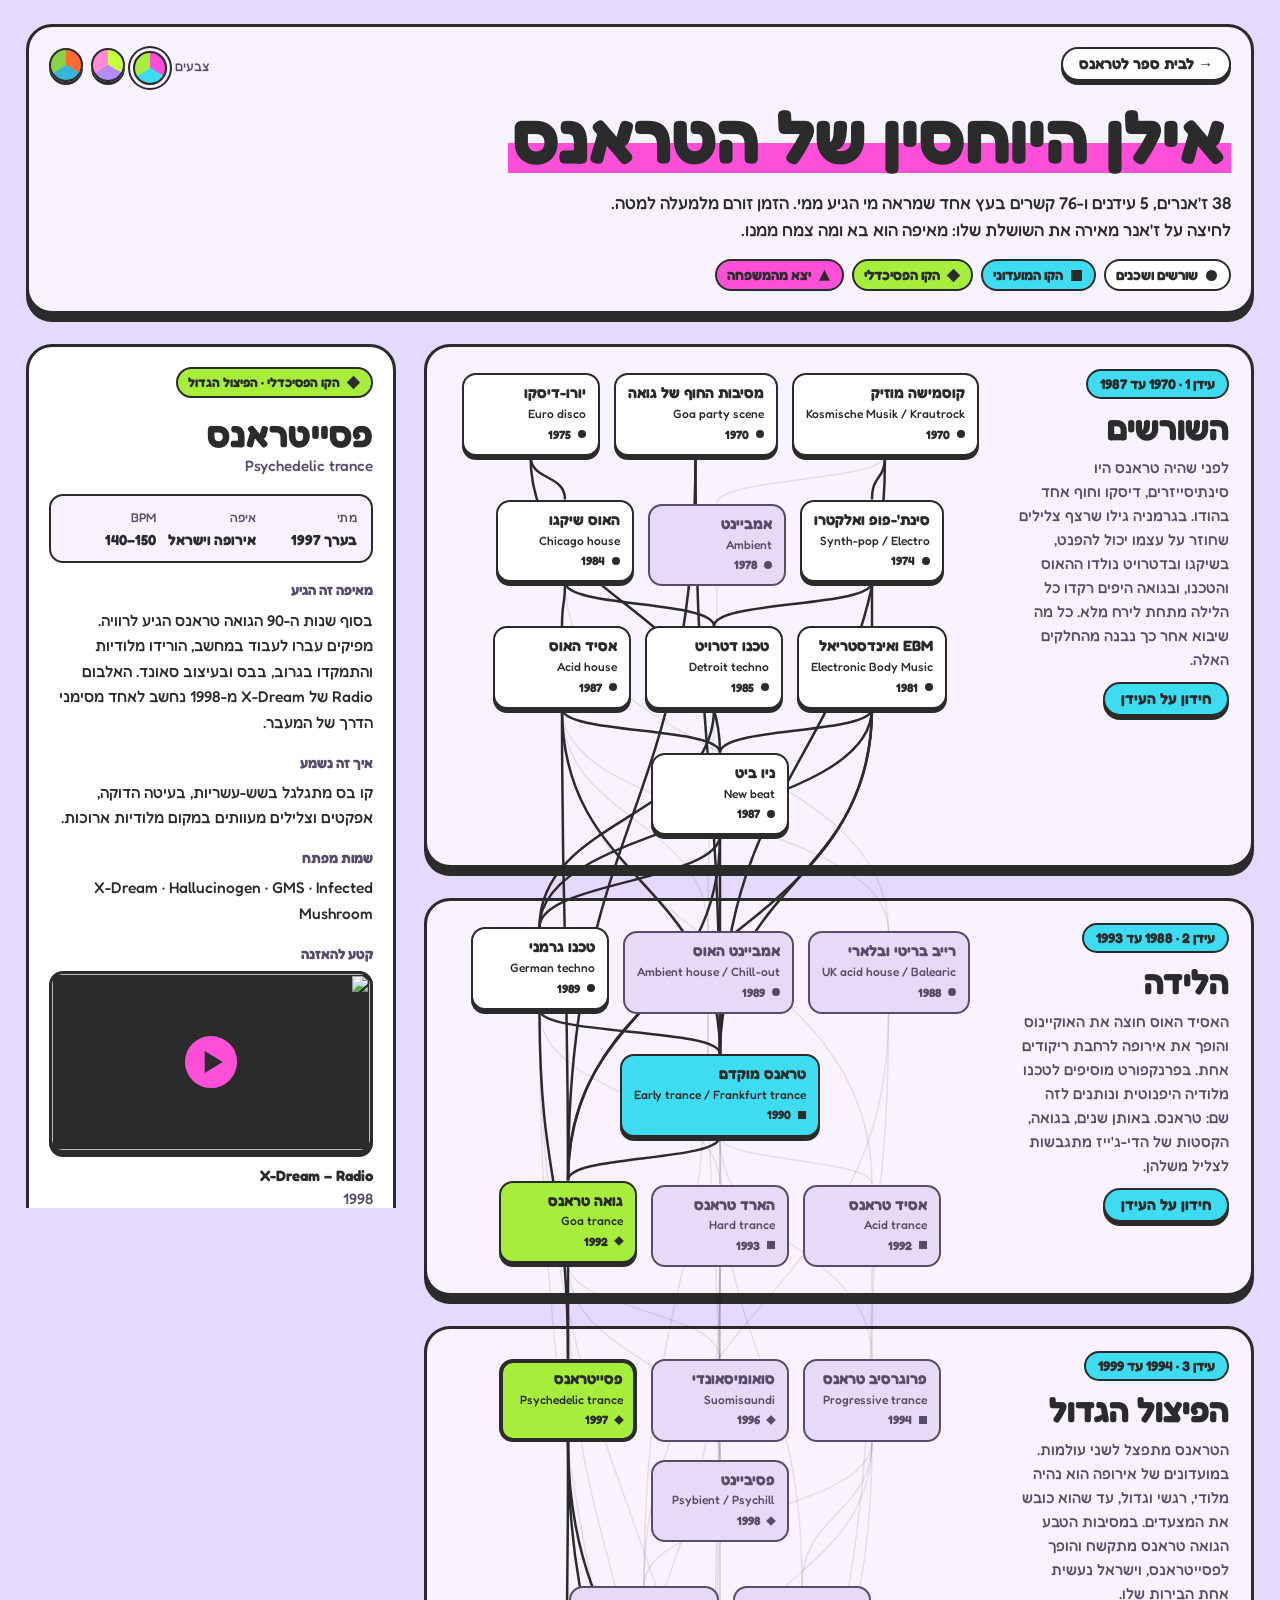
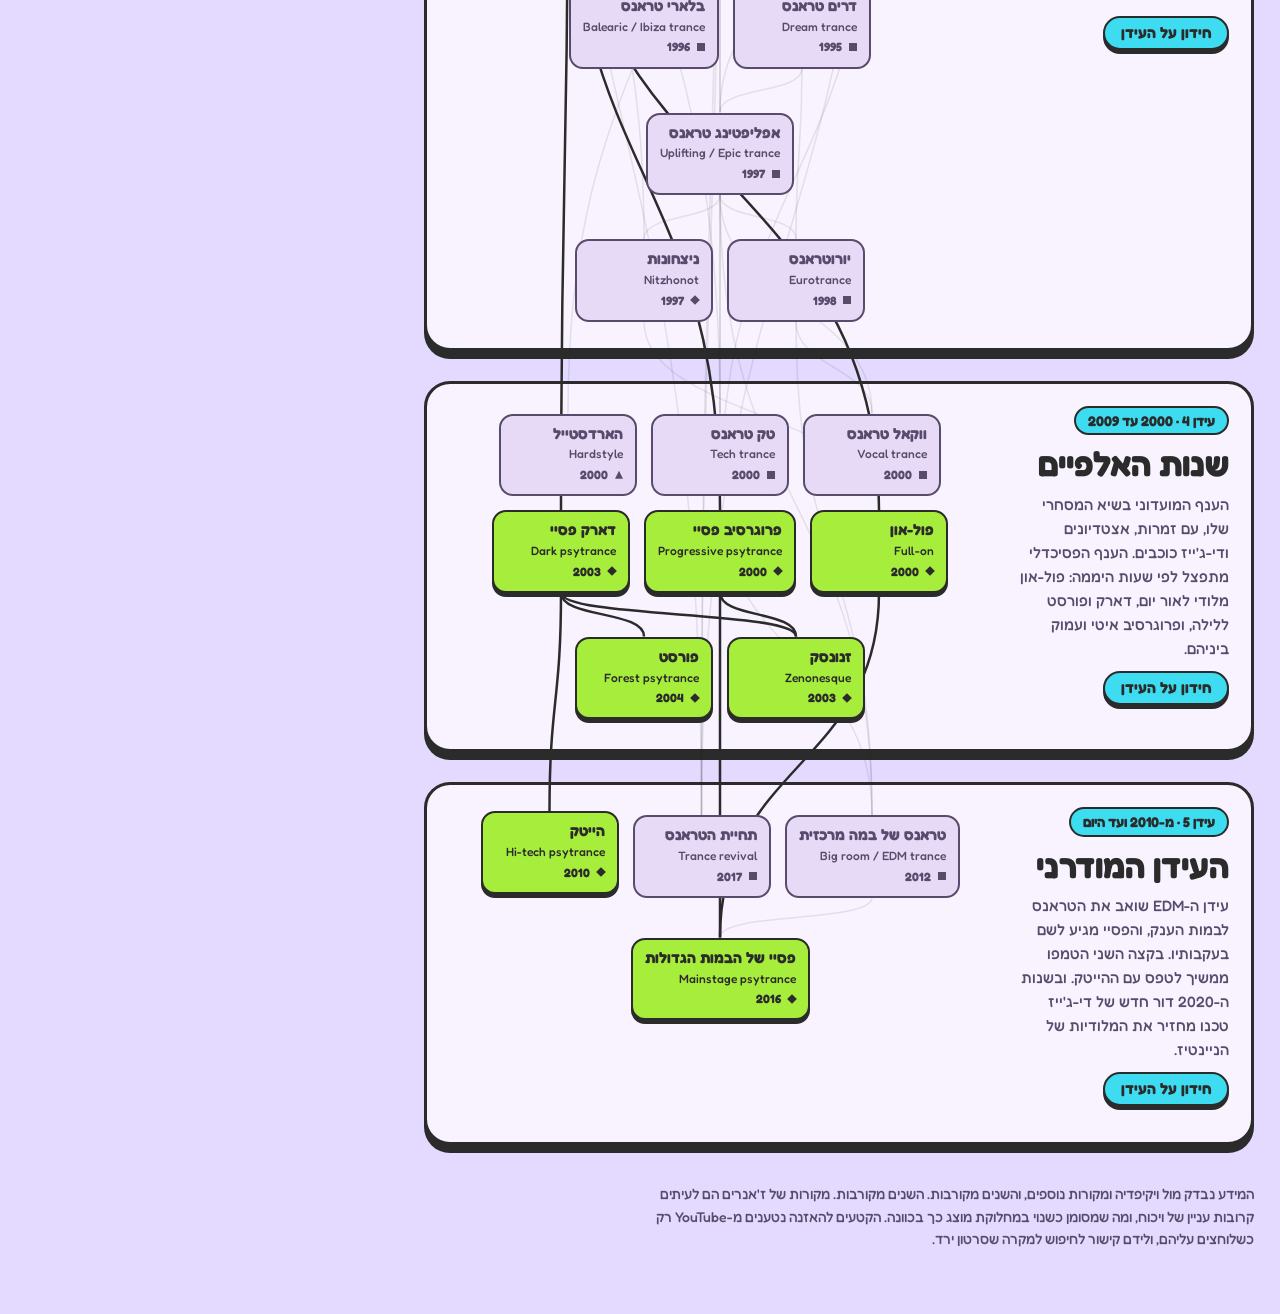
==== prototypes/trance-family-tree.html @ 2a76eda5 "trance learning pages: S2 reskin, palettes, YouTube players, RTL and iPhone audio fixes Co-Authored-" ====
<!doctype html>
<html lang="he" dir="rtl">
<head>
<meta charset="utf-8">
<meta name="viewport" content="width=device-width,initial-scale=1,viewport-fit=cover">
<style>body{margin:0}img{max-width:100%}[hidden]{display:none!important}</style>
<title>אילן היוחסין של הטראנס</title>
<meta name="claude:viewport-fit-sides" content="cover">
<link rel="stylesheet" href="https://fonts.googleapis.com/css2?family=Fredoka:wght@500;700&display=swap">
<link rel="stylesheet" href="../assets/s2.css">
<script src="../assets/s2-palette.js"></script>
<script src="../assets/videos.js"></script>
<script src="../assets/s2-video.js"></script>
<style>
/* Trance Family Tree on the S2 skin. Tokens and shared components: assets/s2.css.
   Five era bands stacked top to bottom (time flows down). Lineage curves are an SVG
   layer under the chips, redrawn from DOM positions. */
.wrap{max-width:1260px;margin:0 auto;padding-block:24px 64px;padding-left:max(16px,env(safe-area-inset-left,0px));padding-right:max(16px,env(safe-area-inset-right,0px))}

/* masthead */
.mast{margin-bottom:30px}
.mast-top{display:flex;flex-wrap:wrap;justify-content:space-between;align-items:center;gap:10px}
.mast h1{font-size:clamp(38px,7vw,72px);line-height:1.05;text-wrap:balance}
.lede{max-width:62ch;font-size:17px}
.legend{display:flex;flex-wrap:wrap;gap:8px;list-style:none;margin:2px 0 0;padding:0}
.legend li{display:flex;align-items:center;gap:8px;padding:3px 12px 3px 10px;background:var(--f);border:var(--line) solid var(--ink);border-radius:var(--r-pill);font-weight:700;font-size:14px}

/* families: fill color + marker shape, so color is never the only signal */
[data-family="roots"]{--f:var(--fam-roots)}
[data-family="club"]{--f:var(--fam-club)}
[data-family="psy"]{--f:var(--fam-psy)}
[data-family="out"]{--f:var(--fam-out)}
.mark{flex:none;width:11px;height:11px;background:var(--ink);display:inline-block}
[data-family="roots"] .mark,.mark[data-family="roots"]{border-radius:50%}
[data-family="psy"] .mark,.mark[data-family="psy"]{transform:rotate(45deg) scale(.86)}
[data-family="out"] .mark,.mark[data-family="out"]{clip-path:polygon(50% 0,100% 100%,0 100%)}

/* layout */
.layout{display:grid;grid-template-columns:minmax(0,1fr) 370px;gap:28px;align-items:start}
.side{position:sticky;top:calc(env(safe-area-inset-top,0px) + 16px);max-height:calc(100vh - 32px);overflow:auto;padding:4px 4px 12px;margin:-4px}
.side:empty{display:none}
@media (max-width:1019px){.layout{grid-template-columns:minmax(0,1fr)}.side{display:none}}

/* tree */
.tree{position:relative;display:grid;gap:22px}
#edges{position:absolute;inset:0;width:100%;height:100%;pointer-events:none;z-index:0;overflow:visible}
.e{fill:none;stroke:var(--ink);stroke-width:1.5;opacity:.22}
.tree.has-sel .e{opacity:.1}
.tree.has-sel .e.lit{opacity:1;stroke-width:2.5}

.era{display:grid;grid-template-columns:210px minmax(0,1fr);gap:18px 28px;padding:22px;background:var(--surface);border:var(--line-card) solid var(--ink);border-radius:var(--r-card);box-shadow:var(--shadow-card);margin-bottom:var(--lift-card)}
.era-head{position:relative;z-index:2;display:grid;gap:10px;align-content:start;background:var(--surface)}
.era-head h2{font-size:34px}
.era-intro{font-size:15px;line-height:1.6;color:var(--muted)}
.best{font-size:13px;color:var(--muted)}
.era-rows{display:flex;flex-direction:column;gap:40px;min-width:0;padding-block:4px}
.row{display:flex;flex-wrap:wrap;justify-content:center;gap:14px}
@media (max-width:759px){
  .era{grid-template-columns:minmax(0,1fr);padding:18px}
  .era-head h2{font-size:30px}
  .row{gap:12px 10px}
}

.chip{position:relative;z-index:1;display:grid;gap:3px;justify-items:start;text-align:start;min-width:138px;max-width:200px;padding:9px 12px 10px;
  background:var(--f);border:var(--line) solid var(--ink);border-radius:var(--r-sm);box-shadow:var(--shadow);margin-bottom:var(--lift);cursor:pointer;transition:transform .08s ease,box-shadow .08s ease}
.chip:hover{transform:translateY(-2px);box-shadow:0 6px 0 var(--ink)}
.chip .he{font-weight:700;font-size:15px;line-height:1.25}
.chip .en{font-size:12px;line-height:1.3;direction:ltr;unicode-bidi:isolate;text-align:right}
.chip .meta{display:flex;align-items:center;gap:7px;font-size:12px;font-weight:700;font-variant-numeric:tabular-nums}
.chip .mark{width:8px;height:8px}
.tree.has-sel .chip:not(.kin):not(.sel){background:var(--surface-2);color:var(--muted);border-color:var(--muted);box-shadow:none;transform:translateY(var(--lift))}
.tree.has-sel .chip:not(.kin):not(.sel) .mark{background:var(--muted)}
.chip.sel{border-width:4px;padding:7px 10px 8px;box-shadow:none;transform:translateY(var(--lift))}
/* Phone: 38 shadowed chips get busy, so chips go flat there. */
@media (max-width:759px){.chip,.chip:hover{box-shadow:none;transform:none;margin-bottom:0}.tree.has-sel .chip:not(.kin):not(.sel),.chip.sel{transform:none}}
@media (max-width:420px){.chip{min-width:calc(50% - 5px);max-width:calc(50% - 5px)}}
@media (prefers-reduced-motion:reduce){.chip{transition:none}.chip:hover{transform:none}}

/* detail card */
.detail{position:relative;z-index:2;background:var(--white);gap:16px}
.tree > .detail{margin:0}
.d-tag{display:inline-flex;align-items:center;gap:8px;justify-self:start;padding:3px 12px 3px 10px;background:var(--f);border:var(--line) solid var(--ink);border-radius:var(--r-pill);font-size:13px;font-weight:700}
.detail h3{font-size:36px}
.d-en{font-size:15px;color:var(--muted)}
.facts{display:grid;grid-template-columns:repeat(3,minmax(0,1fr));gap:10px;margin:0;padding:12px 14px;background:var(--surface);border:var(--line) solid var(--ink);border-radius:var(--r-sm)}
.facts div{display:grid;gap:2px;min-width:0}
.facts dt{font-size:12.5px;color:var(--muted)}
.facts dd{margin:0;font-size:14.5px;font-weight:700;line-height:1.35;overflow-wrap:anywhere}
.facts dd.num{font-variant-numeric:tabular-nums}
.d-sec{display:grid;gap:6px}
.d-sec h4{margin:0;font-size:14px;font-weight:700;color:var(--muted)}
.d-sec p{font-size:15.5px;line-height:1.65}
.d-names{font-size:15px;direction:ltr;unicode-bidi:isolate;text-align:right}
.d-note{background:var(--star);border:var(--line) dashed var(--ink);border-radius:var(--r-sm);padding:10px 14px;font-size:14.5px;line-height:1.6}
.d-note strong{display:block;font-size:13px}
.links{display:flex;flex-wrap:wrap;gap:8px}
.link-chip{padding:4px 12px;background:var(--f);border:var(--line) solid var(--ink);border-radius:var(--r-pill);box-shadow:0 3px 0 var(--ink);margin-bottom:3px;font-size:14px;font-weight:700;cursor:pointer}
.link-chip:active{transform:translateY(3px);box-shadow:none}
.none{font-size:14.5px;color:var(--muted)}

/* quiz */
.quiz{grid-column:1/-1;position:relative;z-index:2;background:var(--white)}
.q-top{display:flex;flex-wrap:wrap;justify-content:space-between;align-items:center;gap:8px 12px}
.q-prompt{font-size:20px;font-weight:700;line-height:1.4;text-wrap:balance}
.q-quote{margin:0;padding:12px 16px;background:var(--surface);border:var(--line) solid var(--ink);border-radius:var(--r-sm);font-size:15.5px}
.q-opts{display:grid;grid-template-columns:repeat(2,minmax(0,1fr));gap:10px}
@media (max-width:559px){.q-opts{grid-template-columns:minmax(0,1fr)}}
.answer .verdict{font-weight:700;margin-inline-end:6px}
.q-fb{display:grid;gap:12px;font-size:16px;line-height:1.6}
.q-end{display:grid;gap:14px}
.q-score{font-size:60px;line-height:1;font-weight:700}
.q-actions{display:flex;flex-wrap:wrap;gap:12px}

.foot{margin-top:30px;font-size:14px;color:var(--muted);max-width:75ch}
</style>

</head>
<body>
<div class="wrap" dir="rtl" lang="he">
  <header class="mast card">
    <div class="mast-top"><a class="btn ghost small" href="trance-school.html">→ לבית ספר לטראנס</a><div data-palette-picker></div></div>
    <h1><span class="marker">אילן היוחסין של הטראנס</span></h1>
    <p class="lede" id="lede"></p>
    <ul class="legend" id="legend" aria-label="מקרא משפחות"></ul>
  </header>

  <div class="layout">
    <main class="tree" id="tree">
      <svg id="edges" aria-hidden="true"></svg>
    </main>
    <aside class="side" id="side" aria-live="polite"></aside>
  </div>

  <p class="foot" id="foot"></p>
</div>

<script type="application/json" id="trance-data">{"meta":{"title_he":"אילן היוחסין של הטראנס","title_en":"Trance family tree","language":"he","updated":"2026-11-12","schema":"Each genre: id, name_he, name_en, era (1-5), year (approximate year the style took shape), family (roots | club | psy | out), origin_he, parents (ids of direct sources), story_he, sound_he, bpm (string or null), artists, track ({artist, title, year} or null), disputed_he (string or null).","note_he":"השנים מקורבות. מקורות של ז'אנרים הם לעיתים קרובות עניין של ויכוח, ומה שמסומן כשנוי במחלוקת מוצג כך בכוונה."},"families":[{"id":"roots","name_he":"שורשים ושכנים","name_en":"Roots and neighbours"},{"id":"club","name_he":"הקו המועדוני","name_en":"Club line"},{"id":"psy","name_he":"הקו הפסיכדלי","name_en":"Psychedelic line"},{"id":"out","name_he":"יצא מהמשפחה","name_en":"Left the family"}],"eras":[{"id":1,"name_he":"השורשים","name_en":"Roots","from":1970,"to":1987,"years_he":"1970 עד 1987","intro_he":"לפני שהיה טראנס היו סינתיסייזרים, דיסקו וחוף אחד בהודו. בגרמניה גילו שרצף צלילים שחוזר על עצמו יכול להפנט, בשיקגו ובדטרויט נולדו ההאוס והטכנו, ובגואה היפים רקדו כל הלילה מתחת לירח מלא. כל מה שיבוא אחר כך נבנה מהחלקים האלה."},{"id":2,"name_he":"הלידה","name_en":"Birth of trance","from":1988,"to":1993,"years_he":"1988 עד 1993","intro_he":"האסיד האוס חוצה את האוקיינוס והופך את אירופה לרחבת ריקודים אחת. בפרנקפורט מוסיפים לטכנו מלודיה היפנוטית ונותנים לזה שם: טראנס. באותן שנים, בגואה, הקסטות של הדי-ג'ייז מתגבשות לצליל משלהן."},{"id":3,"name_he":"הפיצול הגדול","name_en":"The big split","from":1994,"to":1999,"years_he":"1994 עד 1999","intro_he":"הטראנס מתפצל לשני עולמות. במועדונים של אירופה הוא נהיה מלודי, רגשי וגדול, עד שהוא כובש את המצעדים. במסיבות הטבע הגואה טראנס מתקשח והופך לפסייטראנס, וישראל נעשית אחת הבירות שלו."},{"id":4,"name_he":"שנות האלפיים","name_en":"The 2000s","from":2000,"to":2009,"years_he":"2000 עד 2009","intro_he":"הענף המועדוני בשיא המסחרי שלו, עם זמרות, אצטדיונים ודי-ג'ייז כוכבים. הענף הפסיכדלי מתפצל לפי שעות היממה: פול-און מלודי לאור יום, דארק ופורסט ללילה, ופרוגרסיב איטי ועמוק ביניהם."},{"id":5,"name_he":"העידן המודרני","name_en":"Modern era","from":2010,"to":null,"years_he":"מ-2010 ועד היום","intro_he":"עידן ה-EDM שואב את הטראנס לבמות הענק, והפסיי מגיע לשם בעקבותיו. בקצה השני הטמפו ממשיך לטפס עם ההייטק. ובשנות ה-2020 דור חדש של די-ג'ייז טכנו מחזיר את המלודיות של הניינטיז."}],"genres":[{"id":"kosmische","name_he":"קוסמישה מוזיק","name_en":"Kosmische Musik / Krautrock","era":1,"year":1970,"family":"roots","origin_he":"מערב גרמניה","parents":[],"story_he":"מוזיקאים גרמנים צעירים רצו ליצור משהו שאינו רוק אמריקאי, ופנו לסינתיסייזרים ולסיקוונסרים (Sequencers). מהם הטראנס ירש את הארפג'ים החוזרים ואת הרעיון שקטע הוא מסע ארוך.","sound_he":"רצפי סינתיסייזר ארוכים והיפנוטיים שמתפתחים לאט, כמעט בלי תופים.","bpm":null,"artists":["Tangerine Dream","Klaus Schulze","Manuel Göttsching"],"track":{"artist":"Tangerine Dream","title":"Phaedra","year":1974},"disputed_he":null},{"id":"synthpop","name_he":"סינת'-פופ ואלקטרו","name_en":"Synth-pop / Electro","era":1,"year":1974,"family":"roots","origin_he":"דיסלדורף, גרמניה","parents":["kosmische"],"story_he":"Kraftwerk לקחו את הניסויים של הקוסמישה והפכו אותם לשירים קצרים עם קצב מכונה מדויק. הצליל שלהם הגיע לדטרויט, לבלגיה ואפילו לקסטות הראשונות שנוגנו בגואה.","sound_he":"מקצבים מכניים, מלודיות סינתיסייזר פשוטות וקליטות, קולות רובוטיים.","bpm":null,"artists":["Kraftwerk","Jean-Michel Jarre","Yellow Magic Orchestra"],"track":{"artist":"Kraftwerk","title":"Trans-Europe Express","year":1977},"disputed_he":null},{"id":"eurodisco","name_he":"יורו-דיסקו","name_en":"Euro disco","era":1,"year":1975,"family":"roots","origin_he":"מינכן, גרמניה","parents":[],"story_he":"במינכן המפיק Giorgio Moroder החליף את תזמורת הדיסקו בסינתיסייזר. I Feel Love מ-1977 היה להיט שנבנה כולו ממכונות, וממנו נמשך קו ישר להאוס ולכל מוזיקת המועדונים.","sound_he":"בעיטת בס על כל רבע (Four-on-the-floor), קו בס סינתטי רץ, שירה מרחפת.","bpm":"120–130","artists":["Giorgio Moroder","Donna Summer","Cerrone"],"track":{"artist":"Donna Summer","title":"I Feel Love","year":1977},"disputed_he":null},{"id":"ambient","name_he":"אמביינט","name_en":"Ambient","era":1,"year":1978,"family":"roots","origin_he":"אנגליה","parents":["kosmische"],"story_he":"Brian Eno נתן שם למוזיקה שאפשר להקשיב לה וגם להתעלם ממנה. בלי האמביינט לא היו חדרי הצ'יל-אאוט (Chill-out) של הרייבים, וגם לא הפסיביינט שיגיע אחר כך.","sound_he":"משטחי צליל איטיים בלי קצב, אווירה במקום מלודיה.","bpm":null,"artists":["Brian Eno","Harold Budd"],"track":{"artist":"Brian Eno","title":"Music for Airports 1/1","year":1978},"disputed_he":null},{"id":"goa-parties","name_he":"מסיבות החוף של גואה","name_en":"Goa party scene","era":1,"year":1970,"family":"roots","origin_he":"גואה, הודו","parents":[],"story_he":"היפים שהגיעו לגואה בסוף שנות ה-60 התחילו לחגוג על החוף בלילות ירח מלא, בהתחלה עם רוק פסיכדלי. ב-1983 הדי-ג'ייז Laurent ו-Fred Disko, ואחריהם Goa Gil, עברו למוזיקה אלקטרונית שניגנו מקסטות, כי תקליטים לא שרדו את החום והאבק.","sound_he":"סטים של לילה שלם בטבע: רוק פסיכדלי בשנות ה-70, ואחר כך EBM, ניו ביט ואסיד האוס בעריכות מיוחדות.","bpm":null,"artists":["Goa Gil","Laurent","Fred Disko"],"track":null,"disputed_he":"התיעוד מהשנים הראשונות דל, והסיפור נשען בעיקר על עדויות של מי שהיו שם."},{"id":"ebm","name_he":"EBM ואינדסטריאל","name_en":"Electronic Body Music","era":1,"year":1981,"family":"roots","origin_he":"בלגיה ומערב גרמניה","parents":["synthpop"],"story_he":"להקות כמו DAF ו-Front 242 חיברו את האגרסיביות של הפאנק לסיקוונסרים. התקליטים שלהן נוגנו גם במועדוני פרנקפורט וגם על החוף בגואה, ולכן ה-EBM הוא אב משותף לשני ענפי הטראנס.","sound_he":"קו בס סינתטי קשוח וחוזר, תופים צבאיים, צעקות במקום שירה.","bpm":null,"artists":["Front 242","DAF","Nitzer Ebb"],"track":{"artist":"Front 242","title":"Headhunter","year":1988},"disputed_he":null},{"id":"chicago-house","name_he":"האוס שיקגו","name_en":"Chicago house","era":1,"year":1984,"family":"roots","origin_he":"שיקגו, ארה״ב","parents":["eurodisco"],"story_he":"כשהדיסקו ירד מהרדיו, די-ג'ייז בשיקגו המשיכו לנגן אותו במועדונים והוסיפו מעליו מכונות תופים. כך נולד ההאוס, התבנית של כל מוזיקת הריקודים האלקטרונית.","sound_he":"בעיטה על כל רבע, היי-האט באוף-ביט, פסנתר וקולות סול.","bpm":"118–125","artists":["Frankie Knuckles","Marshall Jefferson","Larry Heard"],"track":{"artist":"Marshall Jefferson","title":"Move Your Body","year":1986},"disputed_he":null},{"id":"detroit-techno","name_he":"טכנו דטרויט","name_en":"Detroit techno","era":1,"year":1985,"family":"roots","origin_he":"דטרויט, ארה״ב","parents":["synthpop","chicago-house"],"story_he":"שלושה חברים מפרבר של דטרויט, Juan Atkins, Derrick May ו-Kevin Saunderson, שילבו את Kraftwerk עם פאנק (Funk) והאוס ויצרו מוזיקה שנשמעת כמו העתיד. כשהיא הגיעה לגרמניה היא הפכה לבסיס שעליו נבנה הטראנס.","sound_he":"מכני, קר ועתידני, עם מיתרים סינתטיים ומעט מאוד שירה.","bpm":"120–135","artists":["Juan Atkins","Derrick May","Kevin Saunderson"],"track":{"artist":"Rhythim Is Rhythim","title":"Strings of Life","year":1987},"disputed_he":null},{"id":"acid-house","name_he":"אסיד האוס","name_en":"Acid house","era":1,"year":1987,"family":"roots","origin_he":"שיקגו, ארה״ב","parents":["chicago-house"],"story_he":"חברי Phuture שיחקו עם הכפתורים של Roland TB-303, מכונת בס שנכשלה מסחרית, וגילו צליל מתפתל וחומצי. הצליל הזה עובר דרך כמעט כל ענף בעץ, מפרנקפורט ועד גואה.","sound_he":"קו בס של 303, מייבב ומתפתל, מעל קצב האוס פשוט.","bpm":"120–130","artists":["Phuture","DJ Pierre"],"track":{"artist":"Phuture","title":"Acid Tracks","year":1987},"disputed_he":null},{"id":"new-beat","name_he":"ניו ביט","name_en":"New beat","era":1,"year":1987,"family":"roots","origin_he":"בלגיה","parents":["ebm","eurodisco","acid-house"],"story_he":"די-ג'יי בלגי ניגן את התקליט Flesh של A Split-Second במהירות 33 במקום 45, והרחבה השתגעה. מהטעות הזאת צמח ז'אנר שלם, איטי וכבד, שהשפיע על הטכנו האירופי ועל הטראנס הראשון.","sound_he":"EBM מואט: קצב זוחל וכבד, בסים עמוקים, אווירה אפלה.","bpm":"90–115","artists":["A Split-Second","Confetti's","Lords of Acid"],"track":{"artist":"A Split-Second","title":"Flesh","year":1986},"disputed_he":"יש כמה גרסאות לשאלה מי האט ראשון את התקליט. השם שחוזר הכי הרבה הוא Dikke Ronny, ואחרים מזכירים את Marc Grouls."},{"id":"uk-rave","name_he":"רייב בריטי ובלארי","name_en":"UK acid house / Balearic","era":2,"year":1988,"family":"roots","origin_he":"איביזה ובריטניה","parents":["acid-house","chicago-house"],"story_he":"די-ג'ייז בריטים חזרו מחופשה באיביזה עם רעיון למסיבה אחרת, והביאו את האסיד האוס ללונדון ולמנצ'סטר. קיץ 1988 נקרא קיץ האהבה השני, וממנו נולדה תרבות הרייב. באותה שנה The KLF הוציאו קטע עם הכיתוב Pure Trance.","sound_he":"אסיד האוס מעורבב בכל מה שעובד על רחבה, במסיבות מחסנים ובשדות פתוחים.","bpm":"120–130","artists":["Paul Oakenfold","Danny Rampling","The KLF"],"track":{"artist":"The KLF","title":"What Time Is Love? (Pure Trance)","year":1988},"disputed_he":null},{"id":"ambient-house","name_he":"אמביינט האוס","name_en":"Ambient house / Chill-out","era":2,"year":1989,"family":"roots","origin_he":"לונדון, אנגליה","parents":["ambient","acid-house"],"story_he":"ברייבים נפתחו חדרי מנוחה, והדי-ג'ייז שם חיברו אמביינט עם קצב האוס רך וסמפלים. מכאן הגיע הרעיון שלכל מסיבה יש גם צד שקט, מה שיהפוך אחר כך לרחבת הצ'יל במסיבות הטבע.","sound_he":"משטחי אמביינט, סמפלים של קולות וטבע, לפעמים קצב עדין.","bpm":null,"artists":["The Orb","The KLF","Mixmaster Morris"],"track":{"artist":"The Orb","title":"Little Fluffy Clouds","year":1990},"disputed_he":null},{"id":"german-techno","name_he":"טכנו גרמני","name_en":"German techno","era":2,"year":1989,"family":"roots","origin_he":"ברלין ופרנקפורט, גרמניה","parents":["detroit-techno","ebm","new-beat"],"story_he":"הטכנו מדטרויט פגש בגרמניה את ה-EBM ואת הניו ביט, ואחרי נפילת חומת ברלין קיבל מבנים ריקים לחגוג בהם. מהסצנה הזאת, ובעיקר מפרנקפורט, יצא הטראנס.","sound_he":"קשה ומהיר יותר מהמקור האמריקאי, רפטטיבי ותעשייתי.","bpm":"130–145","artists":["Westbam","Talla 2XLC","Dr. Motte"],"track":{"artist":"3 Phase feat. Dr. Motte","title":"Der Klang der Familie","year":1992},"disputed_he":null},{"id":"early-trance","name_he":"טראנס מוקדם","name_en":"Early trance / Frankfurt trance","era":2,"year":1990,"family":"club","origin_he":"פרנקפורט, גרמניה","parents":["german-techno","ebm","new-beat","acid-house","kosmische","goa-parties"],"story_he":"במועדונים Dorian Gray ו-Omen בפרנקפורט, Sven Väth וחבריו חיפשו צליל היפנוטי יותר מטכנו. Väth, שהושפע מהמסיבות בגואה, הקים את הלייבלים Eye Q ב-1991 ו-Harthouse ב-1992. DJ Dag מהצמד Dance 2 Trance טוען שהוא הראשון שקרא למוזיקה הזאת טראנס.","sound_he":"מלודיה קצרה שחוזרת שוב ושוב מעל קצב טכנו, עם בנייה איטית של מתח.","bpm":"125–140","artists":["Sven Väth","Dance 2 Trance","Jam & Spoon","Cosmic Baby"],"track":{"artist":"Age of Love","title":"The Age of Love","year":1990},"disputed_he":"אין הסכמה מהו תקליט הטראנס הראשון. המועמדים: What Time Is Love? (Pure Trance) של The KLF מ-1988, The Age of Love מ-1990 ו-We Came in Peace של Dance 2 Trance מ-1990."},{"id":"acid-trance","name_he":"אסיד טראנס","name_en":"Acid trance","era":2,"year":1992,"family":"club","origin_he":"גרמניה ובריטניה","parents":["early-trance","acid-house"],"story_he":"הצליל של ה-303 חזר, הפעם בתוך המבנה הארוך וההיפנוטי של הטראנס. Acperience של Hardfloor יצא ב-Harthouse והפך להמנון, ובאנגליה הלייבל Platipus המשיך את הקו.","sound_he":"כמה קווי 303 שמתפתלים זה סביב זה ונבנים לאט לשיא.","bpm":"130–145","artists":["Hardfloor","Union Jack","Art of Trance"],"track":{"artist":"Hardfloor","title":"Acperience 1","year":1992},"disputed_he":null},{"id":"hard-trance","name_he":"הארד טראנס","name_en":"Hard trance","era":2,"year":1993,"family":"club","origin_he":"גרמניה ובלגיה","parents":["early-trance","german-techno"],"story_he":"גרסה מהירה וקשוחה של הטראנס, שהלייבל הבלגי Bonzai הפך לסמל שלה. כאן נקבעה התבנית של שבירה (Breakdown), בנייה (Build-up) והמנון, שכמעט כל טראנס מועדוני ישתמש בה אחר כך.","sound_he":"בעיטה חזקה, טמפו גבוה, פאדים קצוצים ומלודיות המנוניות.","bpm":"140–155","artists":["Jones & Stephenson","Cherry Moon Trax","Scot Project"],"track":{"artist":"Jones & Stephenson","title":"The First Rebirth","year":1993},"disputed_he":null},{"id":"goa-trance","name_he":"גואה טראנס","name_en":"Goa trance","era":2,"year":1992,"family":"psy","origin_he":"גואה, הודו","parents":["goa-parties","acid-house","ebm","new-beat","early-trance"],"story_he":"מפיקים שחזרו מגואה התחילו ליצור מוזיקה במיוחד בשביל המסיבות שם. סביב 1992 כבר היה לסצנה דופק משלה, והשם גואה טראנס התקבע ב-1994. הלייבל הלונדוני Dragonfly נחשב לראשון שהוקדש לצליל הזה, ותרמילאים אירופים וישראלים הפיצו אותו בעולם.","sound_he":"שכבות של מלודיות מתפתלות בסולמות מזרחיים, קווי אסיד, קטעים ארוכים של שמונה דקות ויותר.","bpm":"135–150","artists":["Hallucinogen","Juno Reactor","Astral Projection","Man With No Name"],"track":{"artist":"Hallucinogen","title":"LSD","year":1994},"disputed_he":null},{"id":"progressive-trance","name_he":"פרוגרסיב טראנס","name_en":"Progressive trance","era":3,"year":1994,"family":"club","origin_he":"בריטניה","parents":["early-trance","uk-rave"],"story_he":"הבריטים לקחו את הטראנס הגרמני וקירבו אותו להאוס: איטי יותר, עם התפתחות הדרגתית ושבירות ארוכות. לייבלים כמו Platipus ו-Hooj Choons הובילו, ועד סוף העשור זה היה הצליל של הרחבות הגדולות.","sound_he":"שכבות שנכנסות ויוצאות לאט, אקורדים רחבים, פחות המנון ויותר זרימה.","bpm":"125–135","artists":["Sasha","John Digweed","BT"],"track":{"artist":"BT","title":"Flaming June","year":1997},"disputed_he":null},{"id":"dream-trance","name_he":"דרים טראנס","name_en":"Dream trance","era":3,"year":1995,"family":"club","origin_he":"איטליה","parents":["progressive-trance","early-trance"],"story_he":"באיטליה של תחילת שנות ה-90 צעירים נהרגו בתאונות דרכים בדרך חזרה ממועדונים. Robert Miles כתב את Children כקטע רגוע לסוף הלילה, והפסנתר שלו הפך ללהיט עולמי שהכניס את הטראנס למצעדים.","sound_he":"מלודיית פסנתר חולמנית מעל קצב יציב ורך.","bpm":"130–138","artists":["Robert Miles","DJ Dado","Zhi-Vago"],"track":{"artist":"Robert Miles","title":"Children","year":1995},"disputed_he":null},{"id":"balearic-trance","name_he":"בלארי טראנס","name_en":"Balearic / Ibiza trance","era":3,"year":1996,"family":"club","origin_he":"איביזה, ספרד","parents":["uk-rave","progressive-trance","ambient-house"],"story_he":"הטראנס פוגש את השקיעה של איביזה. הקטע Café del Mar של Energy 52 נקרא על שם הבר המפורסם באי, ו-Chicane הפך את הצליל הזה לסימן ההיכר שלו.","sound_he":"גיטרות ומיתרים חמים, מלודיות רכות, תחושה של קיץ וים.","bpm":"125–135","artists":["Chicane","Energy 52","Solarstone"],"track":{"artist":"Chicane","title":"Offshore","year":1996},"disputed_he":null},{"id":"uplifting","name_he":"אפליפטינג טראנס","name_en":"Uplifting / Epic trance","era":3,"year":1997,"family":"club","origin_he":"הולנד וגרמניה","parents":["hard-trance","progressive-trance","dream-trance"],"story_he":"בסוף שנות ה-90 הטראנס המועדוני מצא את הנוסחה שלו: שבירה ארוכה, בנייה עם תופי סנר ושיא אופורי. דור של די-ג'ייז הולנדים, עם Ferry Corsten, Tiësto ו-Armin van Buuren, הפך אותו למוזיקה של אצטדיונים.","sound_he":"לידים רחבים ורגשיים (Supersaw), שבירות ארוכות, שיא שמרים את הידיים.","bpm":"136–142","artists":["Ferry Corsten","Paul van Dyk","Tiësto","Armin van Buuren"],"track":{"artist":"System F","title":"Out of the Blue","year":1999},"disputed_he":null},{"id":"eurotrance","name_he":"יורוטראנס","name_en":"Eurotrance","era":3,"year":1998,"family":"club","origin_he":"גרמניה","parents":["uplifting","dream-trance"],"story_he":"הגרסה הרדיופונית: מלודיה אחת קליטה, קטע של שלוש דקות, לפעמים זמרת. 9 PM (Till I Come) של ATB פתח את הדלת ללהיטים כמו Better Off Alone ו-Sandstorm.","sound_he":"הוקים פשוטים וקליטים, מבנה של שיר פופ, הפקה מבריקה.","bpm":"130–142","artists":["ATB","Alice Deejay","Darude"],"track":{"artist":"ATB","title":"9 PM (Till I Come)","year":1998},"disputed_he":null},{"id":"psytrance","name_he":"פסייטראנס","name_en":"Psychedelic trance","era":3,"year":1997,"family":"psy","origin_he":"אירופה וישראל","parents":["goa-trance","german-techno"],"story_he":"בסוף שנות ה-90 הגואה טראנס הגיע לרוויה. מפיקים עברו לעבוד במחשב, הורידו מלודיות והתמקדו בגרוב, בבס ובעיצוב סאונד. האלבום Radio של X-Dream מ-1998 נחשב לאחד מסימני הדרך של המעבר.","sound_he":"קו בס מתגלגל בשש-עשריות, בעיטה הדוקה, אפקטים וצלילים מעוותים במקום מלודיות ארוכות.","bpm":"140–150","artists":["X-Dream","Hallucinogen","GMS","Infected Mushroom"],"track":{"artist":"X-Dream","title":"Radio","year":1998},"disputed_he":"הגבול בין גואה טראנס לפסייטראנס לא חד. יש מי שמשתמשים בשני השמות לאותו דבר, ויש מי שמתארכים את הפסייטראנס כבר לתחילת שנות ה-90."},{"id":"nitzhonot","name_he":"ניצחונות","name_en":"Nitzhonot","era":3,"year":1997,"family":"psy","origin_he":"ישראל","parents":["goa-trance","uplifting"],"story_he":"גרסה ישראלית, מהירה ומלודית של גואה טראנס, שפרצה מהמסיבות אל המיינסטרים. האלבום Good Morning Israel של אייל ברקן מ-1998 היה אלבום הטראנס הראשון שהגיע בארץ למעמד זהב. אחרי שרוב האמנים בישראל עברו לפול-און, הסגנון המשיך ביוון.","sound_he":"בעיטות חדות שמכונות לייזר-קיקס (Laserkicks), מלודיות מזרחיות המנוניות.","bpm":"145–155","artists":["Eyal Barkan","Cyan","Cherouvim"],"track":{"artist":"Eyal Barkan","title":"Good Morning Israel","year":1998},"disputed_he":null},{"id":"psybient","name_he":"פסיביינט","name_en":"Psybient / Psychill","era":3,"year":1998,"family":"psy","origin_he":"אנגליה","parents":["goa-trance","ambient-house"],"story_he":"באלבומי גואה היה נהוג לסיים בקטע איטי לצ'יל-אאוט. Simon Posford (Hallucinogen) ו-Raja Ram הפכו את הקטע הזה לעולם שלם עם Shpongle, והאלבום Are You Shpongled? מ-1998 נחשב לזה שהגדיר את הז'אנר.","sound_he":"קצב איטי, צלילים פסיכדליים, כלים וקולות מכל העולם, השפעות דאב.","bpm":"מתחת ל-120","artists":["Shpongle","The Infinity Project","Ott"],"track":{"artist":"Shpongle","title":"Divine Moments of Truth","year":1998},"disputed_he":null},{"id":"suomisaundi","name_he":"סואומיסאונדי","name_en":"Suomisaundi","era":3,"year":1996,"family":"psy","origin_he":"פינלנד","parents":["goa-trance"],"story_he":"השם פירושו פשוט הסאונד הפיני. מפיקים בהלסינקי לקחו את הגואה טראנס ושברו את כל החוקים שלו, עם הומור, שינויי קצב פתאומיים ומבנים לא צפויים. האלבום הראשון של Texas Faggott מ-1999 היה ההצלחה המסחרית הראשונה של הסגנון.","sound_he":"פסיי חופשי ומשוגע: גרובים עקומים, סמפלים מצחיקים, בלי שום נוסחה.","bpm":null,"artists":["Texas Faggott","Squaremeat","Haltya"],"track":null,"disputed_he":null},{"id":"vocal-trance","name_he":"ווקאל טראנס","name_en":"Vocal trance","era":4,"year":2000,"family":"club","origin_he":"אירופה","parents":["uplifting","eurotrance"],"story_he":"בתחילת שנות ה-2000 נכנסה לאפליפטינג שירה בסגנון פופ, בדרך כלל קול נשי גבוה ומרחף. הרמיקס של Tiësto ל-Silence הפך להמנון, והסגנון החזיק את הטראנס ברדיו לאורך כל העשור.","sound_he":"מבנה של בית ופזמון בתוך קטע טראנס, קול נשי אוורירי מעל לידים רחבים.","bpm":"130–140","artists":["Above & Beyond","Armin van Buuren","Dash Berlin"],"track":{"artist":"Delerium feat. Sarah McLachlan","title":"Silence (DJ Tiësto Remix)","year":2000},"disputed_he":null},{"id":"tech-trance","name_he":"טק טראנס","name_en":"Tech trance","era":4,"year":2000,"family":"club","origin_he":"גרמניה והולנד","parents":["hard-trance","german-techno","uplifting"],"story_he":"חיבור בין הכוח של הטכנו למבנה של הטראנס. השורשים באמצע שנות ה-90 בגרמניה, אצל מפיקים כמו Oliver Lieb, אבל הסגנון התגבש בשנות ה-2000 עם די-ג'ייז הולנדים כמו Marco V.","sound_he":"תופים ופרקשן חזקים, קו בס קבוע, פחות מלודיה ויותר דחיפה.","bpm":"132–140","artists":["Oliver Lieb","Marco V","Sander van Doorn"],"track":{"artist":"Marco V","title":"Simulated","year":2001},"disputed_he":"קשה לתארך: יש מקורות שממקמים את ההתחלה כבר באמצע שנות ה-90."},{"id":"hardstyle","name_he":"הארדסטייל","name_en":"Hardstyle","era":4,"year":2000,"family":"out","origin_he":"הולנד, איטליה ובלגיה","parents":["hard-trance"],"story_he":"ענף שיצא מהמשפחה. די-ג'ייז הולנדים חיברו את הבס ההפוך (Reverse bass) של ההארד טראנס עם הקשיחות של הגאבר (Gabber). האירוע הראשון שנחשב להארדסטייל, Qlubtempo, נערך בשנת 2000, ומשם הז'אנר הלך בדרך משלו.","sound_he":"בעיטה מעוותת וכבדה, בס הפוך באוף-ביט, מלודיות שנשארו מהטראנס.","bpm":"140–150","artists":["The Prophet","Lady Dana","Showtek","Headhunterz"],"track":null,"disputed_he":"אין נקודת התחלה מוסכמת. יש מי שמצביעים על תקליטים מ-1997, והשנים 2000 ו-2001 מופיעות שתיהן כשנת הלידה."},{"id":"full-on","name_he":"פול-און","name_en":"Full-on","era":4,"year":2000,"family":"psy","origin_he":"ישראל","parents":["psytrance","nitzhonot"],"story_he":"הצליל הישראלי שכבש את העולם. מפיקים כמו Infected Mushroom ו-Astrix לקחו את הפסייטראנס והחזירו לו מלודיות גדולות, שבירות דרמטיות והפקה מלוטשת. השנים 2004 עד 2009 נחשבות לתור הזהב של הסגנון.","sound_he":"בס מתגלגל ואנרגטי, לידים מלודיים, שיאים גדולים. מוזיקה של בוקר ואור.","bpm":"142–148","artists":["Infected Mushroom","Astrix","GMS","Skazi"],"track":{"artist":"Infected Mushroom","title":"Bust a Move","year":2000},"disputed_he":null},{"id":"progressive-psy","name_he":"פרוגרסיב פסיי","name_en":"Progressive psytrance","era":4,"year":2000,"family":"psy","origin_he":"שוודיה, דנמרק וגרמניה","parents":["psytrance","progressive-trance"],"story_he":"בסקנדינביה האטו את הפסייטראנס והשאירו בו רק את מה שחייב להיות שם. אמנים שוודים כמו Atmos ו-Son Kite והלייבל הדני Iboga הגדירו את הצליל, ולקראת סוף העשור גל חדש בהובלת Neelix קירב אותו לקהל רחב.","sound_he":"איטי ועמוק יותר, גרוב היפנוטי, מעט אלמנטים שמתפתחים בסבלנות.","bpm":"130–140","artists":["Atmos","Son Kite","Neelix"],"track":{"artist":"Son Kite","title":"On Air","year":2004},"disputed_he":null},{"id":"dark-psy","name_he":"דארק פסיי","name_en":"Dark psytrance","era":4,"year":2003,"family":"psy","origin_he":"גרמניה ורוסיה","parents":["psytrance"],"story_he":"הצד הלילי של הפסייטראנס. הגרמני Xenomorph הכניס לז'אנר אסתטיקה אפלה כבר באלבום Cassandra's Nightmare מ-1998, ואחרי 2003 הדארק התגבש כסגנון נפרד, עם סצנה חזקה ברוסיה. הוא התפתח כתגובה למלודיות של הפול-און.","sound_he":"מהיר, צפוף ומאיים: בלי מלודיות, עם שכבות של רעשים, סמפלים מסרטי אימה ואווירה של לילה.","bpm":"148 ומעלה","artists":["Xenomorph","Parasense","Kindzadza","Psykovsky"],"track":{"artist":"Xenomorph","title":"Cassandra's Nightmare","year":1998},"disputed_he":null},{"id":"forest","name_he":"פורסט","name_en":"Forest psytrance","era":4,"year":2004,"family":"psy","origin_he":"סקנדינביה","parents":["dark-psy"],"story_he":"גרסה אורגנית של הדארק, שצמחה סביב הלייבל Parvati Records מדנמרק. במקום רובוטים ומכונות, הצלילים מזכירים יער בלילה: חרקים, טפטופים, ענפים נשברים.","sound_he":"מהיר והיפנוטי, עם טקסטורות אורגניות וצלילי טבע מעוותים.","bpm":"150–160","artists":["Atriohm","Derango","Procs"],"track":null,"disputed_he":null},{"id":"zenonesque","name_he":"זנונסק","name_en":"Zenonesque","era":4,"year":2003,"family":"psy","origin_he":"אוסטרליה","parents":["progressive-psy","dark-psy"],"story_he":"ז'אנר שנקרא על שם לייבל. Sensient הקים את Zenon Records ב-2003, והצליל של הלייבל, פרוגרסיב אפל ומינימלי עם השפעות טכנו, היה ייחודי מספיק כדי לקבל שם משלו.","sound_he":"גרוב עמוק ואיטי יחסית, בס עבה, עיצוב סאונד מפורט וקר.","bpm":null,"artists":["Sensient","Tetrameth","Grouch"],"track":{"artist":"Sensient","title":"Pressure Optimal","year":2005},"disputed_he":null},{"id":"hitech","name_he":"הייטק","name_en":"Hi-tech psytrance","era":5,"year":2010,"family":"psy","origin_he":"רוסיה","parents":["dark-psy"],"story_he":"בשנות ה-2010 חלק מסצנת הדארק המשיך להאיץ. ההייטק מהיר, קופצני ומלא בגליצ'ים, ודוחף את הטמפו ל-170 פעימות בדקה ומעלה. מעליו נמצא רק הפסיקור (Psycore).","sound_he":"מהיר מאוד, עם לידים חותכים, שינויים בלתי פוסקים ועיצוב סאונד דיגיטלי קיצוני.","bpm":"170 ומעלה","artists":["Kindzadza","Psykovsky","Osom Music"],"track":null,"disputed_he":"אין נקודת לידה ברורה. ההייטק צמח בהדרגה מתוך הדארק, והמיקום ברוסיה משקף את האמנים המזוהים איתו יותר מאשר מקום מוסכם."},{"id":"bigroom-trance","name_he":"טראנס של במה מרכזית","name_en":"Big room / EDM trance","era":5,"year":2012,"family":"club","origin_he":"הולנד","parents":["uplifting","tech-trance","eurotrance"],"story_he":"כשה-EDM כבש את הפסטיבלים, חלק מהטראנס התאים את עצמו לבמה המרכזית: טמפו איטי יותר ודרופים קצרים וחזקים בהשפעת אלקטרו האוס. הכינוי Trance 2.0 נדבק לגל הזה, והקהל הוותיק התווכח אם זה עדיין טראנס.","sound_he":"שבירה מלודית של טראנס, ואחריה דרופ קצר ובומבסטי בסגנון האוס.","bpm":"128–135","artists":["Armin van Buuren","W&W","Above & Beyond"],"track":{"artist":"Armin van Buuren","title":"Ping Pong","year":2014},"disputed_he":null},{"id":"psy-mainstage","name_he":"פסיי של הבמות הגדולות","name_en":"Mainstage psytrance","era":5,"year":2016,"family":"psy","origin_he":"ישראל","parents":["full-on","progressive-psy","bigroom-trance"],"story_he":"הצמד הישראלי Vini Vici הביא את הבס של הפסייטראנס לבמות הכי גדולות בעולם. הרמיקס שלהם ל-Free Tibet היה קטע הפסייטראנס הראשון בעשירייה הראשונה של המצעד הכללי ב-Beatport, ובסוף 2016 יצא Great Spirit עם Armin van Buuren.","sound_he":"בס פסיי מתגלגל, שירה שבטית, שבירות ודרופים במבנה של EDM.","bpm":"138–140","artists":["Vini Vici","Blastoyz","Hilight Tribe"],"track":{"artist":"Hilight Tribe","title":"Free Tibet (Vini Vici Remix)","year":2016},"disputed_he":null},{"id":"trance-revival","name_he":"תחיית הטראנס","name_en":"Trance revival","era":5,"year":2017,"family":"club","origin_he":"ברלין ואירופה","parents":["early-trance","hard-trance","acid-trance","german-techno"],"story_he":"מ-2017 די-ג'ייז מעולם הטכנו, כמו Nina Kraviz, התחילו להחזיר קטעי טראנס ישנים לסטים. ב-2021 Charlotte de Witte ו-Enrico Sangiuliano עיבדו מחדש את The Age of Love, ובשנות ה-2020 דור שגדל על נוסטלגיה לניינטיז הפך את ההארד טראנס לצליל של מועדוני הטכנו.","sound_he":"בעיטת טכנו קשה ומהירה, ומעליה מלודיות וארפג'ים של טראנס מהניינטיז.","bpm":"140–150","artists":["Nina Kraviz","KI/KI","Marlon Hoffstadt","DJ Heartstring"],"track":{"artist":"Age of Love","title":"The Age of Love (Charlotte de Witte & Enrico Sangiuliano Remix)","year":2021},"disputed_he":"יש ויכוח אם זה טראנס שחזר או טכנו עם מלודיות של טראנס."}]}</script>
<script>
(function () {
  'use strict';
  const DATA = JSON.parse(document.getElementById('trance-data').textContent);
  const genres = DATA.genres;
  const eras = DATA.eras;
  const byId = new Map(genres.map(g => [g.id, g]));
  const kids = new Map(genres.map(g => [g.id, []]));
  genres.forEach(g => g.parents.forEach(p => kids.get(p).push(g.id)));
  const famName = Object.fromEntries(DATA.families.map(f => [f.id, f.name_he]));
  const famOrder = ['roots', 'club', 'out', 'psy'];
  const eraById = new Map(eras.map(e => [e.id, e]));

  function walk(id, next, acc) {
    acc = acc || new Set();
    next(id).forEach(n => { if (!acc.has(n)) { acc.add(n); walk(n, next, acc); } });
    return acc;
  }
  const ancestors = id => walk(id, i => byId.get(i).parents);
  const descendants = id => walk(id, i => kids.get(i));

  // Generation depth inside an era: a genre sits one row below its latest same-era parent.
  const depth = new Map();
  function depthOf(g) {
    if (depth.has(g.id)) return depth.get(g.id);
    const same = g.parents.map(p => byId.get(p)).filter(p => p.era === g.era);
    const v = same.length ? 1 + Math.max.apply(null, same.map(depthOf)) : 0;
    depth.set(g.id, v);
    return v;
  }
  genres.forEach(depthOf);

  // In RTL text "1990–1995" displays as "1995–1990". Wrap number ranges in an LTR isolate (LRI…PDI).
  const isoRanges = t => String(t).replace(/\d+\s?[–-]\s?\d+/g, m => '\u2066' + m + '\u2069');
  function h(tag, attrs, children) {
    const n = document.createElement(tag);
    if (attrs) for (const k in attrs) {
      if (k === 'class') n.className = attrs[k];
      else if (k === 'text') n.textContent = isoRanges(attrs[k]);
      else if (k.slice(0, 2) === 'on') n.addEventListener(k.slice(2), attrs[k]);
      else n.setAttribute(k, attrs[k]);
    }
    (children || []).forEach(c => { if (c) n.appendChild(typeof c === 'string' ? document.createTextNode(isoRanges(c)) : c); });
    return n;
  }
  const mark = fam => h('span', { class: 'mark', 'data-family': fam, 'aria-hidden': 'true' });

  const tree = document.getElementById('tree');
  const svg = document.getElementById('edges');
  const side = document.getElementById('side');
  const narrow = window.matchMedia('(max-width: 1019px)');
  const chipEls = new Map();
  let selected = null;

  // ---------- masthead ----------
  const edgeCount = genres.reduce((s, g) => s + g.parents.length, 0);
  document.getElementById('lede').textContent =
    genres.length + " ז'אנרים, " + eras.length + ' עידנים ו-' + edgeCount +
    ' קשרים בעץ אחד שמראה מי הגיע ממי. הזמן זורם מלמעלה למטה. לחיצה על ז\'אנר מאירה את השושלת שלו: מאיפה הוא בא ומה צמח ממנו.';
  const legend = document.getElementById('legend');
  DATA.families.forEach(f => legend.appendChild(h('li', { 'data-family': f.id }, [mark(f.id), f.name_he])));
  document.getElementById('foot').textContent =
    'המידע נבדק מול ויקיפדיה ומקורות נוספים, והשנים מקורבות. ' + DATA.meta.note_he + ' הקטעים להאזנה נטענים מ-YouTube רק כשלוחצים עליהם, ולידם קישור לחיפוש למקרה שסרטון ירד.';

  // ---------- tree ----------
  eras.forEach(era => {
    const list = genres.filter(g => g.era === era.id);
    const maxDepth = Math.max.apply(null, list.map(g => depth.get(g.id)));
    const rows = h('div', { class: 'era-rows' });
    for (let d = 0; d <= maxDepth; d++) {
      const row = h('div', { class: 'row' });
      list.filter(g => depth.get(g.id) === d)
        .sort((a, b) => famOrder.indexOf(a.family) - famOrder.indexOf(b.family) || a.year - b.year)
        .forEach(g => {
          const chip = h('button', {
            class: 'chip', type: 'button', id: 'g-' + g.id, 'data-family': g.family, 'aria-pressed': 'false',
            onclick: () => select(g.id, true)
          }, [
            h('span', { class: 'he', text: g.name_he }),
            h('span', { class: 'en', text: g.name_en }),
            h('span', { class: 'meta' }, [mark(g.family), String(g.year)])
          ]);
          chipEls.set(g.id, chip);
          row.appendChild(chip);
        });
      rows.appendChild(row);
    }
    const best = h('span', { class: 'best', id: 'best-' + era.id });
    const quiz = h('div', { class: 'quiz card flat', id: 'quiz-' + era.id });
    quiz.hidden = true;
    const head = h('header', { class: 'era-head' }, [
      h('p', { class: 'pill', text: 'עידן ' + era.id + ' · ' + era.years_he }),
      h('h2', { text: era.name_he }),
      h('p', { class: 'era-intro', text: era.intro_he }),
      h('button', { class: 'btn alt small', type: 'button', id: 'quiz-open-' + era.id, text: 'חידון על העידן', onclick: () => startQuiz(era.id) }),
      best
    ]);
    tree.appendChild(h('section', { class: 'era', id: 'era-' + era.id, 'aria-label': era.name_he }, [head, rows, quiz]));
    showBest(era.id);
  });

  // ---------- edges ----------
  const NS = 'http://www.w3.org/2000/svg';
  function drawEdges() {
    const box = tree.getBoundingClientRect();
    const anc = selected ? ancestors(selected) : new Set();
    const desc = selected ? descendants(selected) : new Set();
    const up = new Set(anc); if (selected) up.add(selected);
    const down = new Set(desc); if (selected) down.add(selected);
    const plain = [], lit = [];
    genres.forEach(c => {
      const cr = chipEls.get(c.id).getBoundingClientRect();
      c.parents.forEach(pid => {
        const pr = chipEls.get(pid).getBoundingClientRect();
        const x1 = pr.left + pr.width / 2 - box.left, y1 = pr.bottom - box.top;
        const x2 = cr.left + cr.width / 2 - box.left, y2 = cr.top - box.top;
        const dy = Math.max(26, (y2 - y1) / 2);
        const path = document.createElementNS(NS, 'path');
        path.setAttribute('d', 'M' + x1.toFixed(1) + ' ' + y1.toFixed(1) + ' C' + x1.toFixed(1) + ' ' + (y1 + dy).toFixed(1) +
          ' ' + x2.toFixed(1) + ' ' + (y2 - dy).toFixed(1) + ' ' + x2.toFixed(1) + ' ' + y2.toFixed(1));
        path.setAttribute('data-family', c.family);
        const isLit = selected && ((up.has(c.id) && up.has(pid)) || (down.has(c.id) && down.has(pid)));
        path.setAttribute('class', isLit ? 'e lit' : 'e');
        (isLit ? lit : plain).push(path);
      });
    });
    while (svg.firstChild) svg.removeChild(svg.firstChild);
    plain.concat(lit).forEach(p => svg.appendChild(p));
  }

  // ---------- selection + detail card ----------
  function linkChip(id) {
    const g = byId.get(id);
    return h('button', { class: 'link-chip', type: 'button', 'data-family': g.family, text: g.name_he, onclick: () => select(id, true) });
  }
  function section(title, nodes) {
    return h('div', { class: 'd-sec' }, [h('h4', { text: title })].concat(nodes));
  }
  function renderDetail(g) {
    const card = h('article', { class: 'detail card', id: 'detail', 'data-family': g.family });
    card.appendChild(h('p', { class: 'd-tag' }, [mark(g.family), famName[g.family] + ' · ' + eraById.get(g.era).name_he]));
    card.appendChild(h('div', null, [h('h3', { text: g.name_he }), h('p', { class: 'd-en' }, [h('span', { class: 'ltr', text: g.name_en })])]));
    card.appendChild(h('dl', { class: 'facts' }, [
      h('div', null, [h('dt', { text: 'מתי' }), h('dd', { class: 'num', text: 'בערך ' + g.year })]),
      h('div', null, [h('dt', { text: 'איפה' }), h('dd', { text: g.origin_he })]),
      h('div', null, [h('dt', { text: 'BPM' }), h('dd', { class: 'num', text: g.bpm || 'משתנה' })])
    ]));
    card.appendChild(section('מאיפה זה הגיע', [h('p', { text: g.story_he })]));
    card.appendChild(section('איך זה נשמע', [h('p', { text: g.sound_he })]));
    card.appendChild(section('שמות מפתח', [h('p', { class: 'd-names', text: g.artists.join(' · ') })]));
    if (g.track) {
      card.appendChild(section('קטע להאזנה', [window.S2Video.player({ artist: g.track.artist, title: g.track.title, note: String(g.track.year) })]));
    }
    if (g.disputed_he) card.appendChild(h('div', { class: 'd-note' }, [h('strong', { text: 'שנוי במחלוקת' }), g.disputed_he]));
    card.appendChild(section('מקורות ישירים',
      g.parents.length ? [h('div', { class: 'links' }, g.parents.map(linkChip))] : [h('p', { class: 'none', text: 'נקודת התחלה בעץ הזה.' })]));
    const ch = kids.get(g.id);
    card.appendChild(section('מה צמח מזה',
      ch.length ? [h('div', { class: 'links' }, ch.map(linkChip))] : [h('p', { class: 'none', text: 'עדיין אין צאצאים בעץ.' })]));
    return card;
  }
  function placeDetail(card) {
    const old = document.getElementById('detail');
    if (old) old.remove();
    if (narrow.matches) {
      const sec = document.getElementById('era-' + byId.get(selected).era);
      sec.parentNode.insertBefore(card, sec.nextSibling);
    } else {
      side.appendChild(card);
    }
  }
  function select(id, byUser) {
    selected = id;
    const anc = ancestors(id), desc = descendants(id);
    tree.classList.add('has-sel');
    chipEls.forEach((el, gid) => {
      el.classList.toggle('sel', gid === id);
      el.classList.toggle('kin', anc.has(gid) || desc.has(gid));
      el.setAttribute('aria-pressed', gid === id ? 'true' : 'false');
    });
    const card = renderDetail(byId.get(id));
    placeDetail(card);
    drawEdges();
    if (byUser) {
      const reduce = window.matchMedia('(prefers-reduced-motion: reduce)').matches;
      const target = narrow.matches ? card : chipEls.get(id);
      target.scrollIntoView({ block: 'nearest', behavior: reduce ? 'auto' : 'smooth' });
    }
  }
  narrow.addEventListener('change', () => { if (selected) { placeDetail(document.getElementById('detail') || renderDetail(byId.get(selected))); drawEdges(); } });

  // ---------- quiz ----------
  const rnd = n => Math.floor(Math.random() * n);
  function shuffle(a) { a = a.slice(); for (let i = a.length - 1; i > 0; i--) { const j = rnd(i + 1); const t = a[i]; a[i] = a[j]; a[j] = t; } return a; }
  const sentence = s => s.split('. ')[0].replace(/\.$/, '') + '.';
  function unrelated(g) {
    const a = ancestors(g.id), d = descendants(g.id);
    const all = genres.filter(x => x.id !== g.id && !a.has(x.id) && !d.has(x.id));
    const near = all.filter(x => Math.abs(x.era - g.era) <= 1);
    return near.length >= 3 ? near : all;
  }
  const tokens = s => new Set(s.split(/[\s,]+/).map(t => (t.length > 3 && t[0] === 'ו') ? t.slice(1) : t).filter(t => t.length > 1));
  const overlap = (a, b) => { for (const t of a) if (b.has(t)) return true; return false; };
  const genreOpt = (x, correct) => ({ label: x.name_he, sub: x.name_en, correct: !!correct });

  const makers = {
    sound(g) {
      const others = shuffle(unrelated(g)).slice(0, 3);
      if (others.length < 3) return null;
      return { prompt: "איזה ז'אנר מתואר כאן?", quote: g.sound_he,
        options: [genreOpt(g, true)].concat(others.map(x => genreOpt(x))),
        explain: g.name_he + ': ' + g.origin_he + ', בערך ' + g.year + '. ' + sentence(g.story_he) };
    },
    origin(g) {
      const mine = tokens(g.origin_he), picked = [], seen = [mine];
      shuffle(genres).forEach(x => {
        if (picked.length >= 3) return;
        const t = tokens(x.origin_he);
        if (seen.some(s => overlap(s, t))) return;
        seen.push(t); picked.push(x.origin_he);
      });
      if (picked.length < 3) return null;
      return { prompt: 'איפה צמח ' + g.name_he + '?',
        options: [{ label: g.origin_he, correct: true }].concat(picked.map(o => ({ label: o }))),
        explain: g.story_he };
    },
    parent(g) {
      if (!g.parents.length) return null;
      const right = byId.get(g.parents[rnd(g.parents.length)]);
      const a = ancestors(g.id);
      const others = shuffle(genres.filter(x => x.id !== g.id && !a.has(x.id) && x.year <= g.year + 8)).slice(0, 3);
      if (others.length < 3) return null;
      return { prompt: 'מי מהבאים הוא אחד המקורות הישירים של ' + g.name_he + '?',
        options: [genreOpt(right, true)].concat(others.map(x => genreOpt(x))),
        explain: 'המקורות הישירים של ' + g.name_he + ': ' + g.parents.map(p => byId.get(p).name_he).join(', ') + '.' };
    },
    artist(g) {
      const right = g.artists[rnd(g.artists.length)];
      const pool = [];
      unrelated(g).forEach(x => x.artists.forEach(n => { if (g.artists.indexOf(n) < 0 && pool.indexOf(n) < 0) pool.push(n); }));
      const others = shuffle(pool).slice(0, 3);
      if (others.length < 3) return null;
      return { prompt: 'איזה שם מזוהה עם ' + g.name_he + '?', ltr: true,
        options: [{ label: right, correct: true }].concat(others.map(n => ({ label: n }))),
        explain: right + ' הוא אחד משמות המפתח של ' + g.name_he + '. ' + sentence(g.story_he) };
    },
    track(g) {
      if (!g.track) return null;
      const others = shuffle(unrelated(g)).slice(0, 3);
      if (others.length < 3) return null;
      return { prompt: "לאיזה ז'אנר שייך הקטע הזה?", quote: g.track.artist + ' – ' + g.track.title, quoteLtr: true,
        options: [genreOpt(g, true)].concat(others.map(x => genreOpt(x))),
        explain: 'הקטע יצא ב-' + g.track.year + ' ומזוהה עם ' + g.name_he + '.' };
    },
    first(g) {
      const later = shuffle(genres.filter(x => x.year >= g.year + 3)).slice(0, 3);
      if (later.length < 3) return null;
      const all = [g].concat(later).sort((a, b) => a.year - b.year);
      return { prompt: 'מי מהבאים הופיע ראשון?',
        options: [genreOpt(g, true)].concat(later.map(x => genreOpt(x))),
        explain: all.map(x => x.name_he + ' (' + x.year + ')').join(', ') + '.' };
    }
  };

  function buildQuiz(eraId, count) {
    const pool = shuffle(genres.filter(g => g.era === eraId));
    const types = shuffle(Object.keys(makers));
    const out = [], usedGenre = new Set(), usedPair = new Set();
    for (let i = 0; out.length < count && i < count * 6; i++) {
      const type = types[i % types.length];
      let made = null;
      for (const strict of [true, false]) {
        for (const g of pool) {
          if (strict ? usedGenre.has(g.id) : usedPair.has(type + g.id)) continue;
          const q = makers[type](g);
          if (q) { made = q; usedGenre.add(g.id); usedPair.add(type + g.id); break; }
        }
        if (made) break;
      }
      if (made) { made.options = shuffle(made.options); out.push(made); }
    }
    return out;
  }

  function readBest(eraId) { try { return parseInt(localStorage.getItem('trance-best-' + eraId), 10) || 0; } catch (e) { return 0; } }
  function writeBest(eraId, v) { try { localStorage.setItem('trance-best-' + eraId, String(v)); } catch (e) { /* storage unavailable */ } }
  function showBest(eraId) {
    const b = readBest(eraId);
    document.getElementById('best-' + eraId).textContent = b ? 'השיא שלך: ' + b + ' מתוך 5' : '';
  }

  function startQuiz(eraId) {
    const panel = document.getElementById('quiz-' + eraId);
    const era = eraById.get(eraId);
    const questions = buildQuiz(eraId, 5);
    let i = 0, score = 0;
    panel.hidden = false;

    function close() { panel.hidden = true; panel.textContent = ''; drawEdges(); document.getElementById('quiz-open-' + eraId).focus(); }
    function top(text) {
      return h('div', { class: 'q-top' }, [h('span', { class: 'pill', text: text }),
        h('button', { class: 'text-btn', type: 'button', text: 'סגירה', onclick: close })]);
    }
    function ask() {
      const q = questions[i];
      panel.textContent = '';
      panel.appendChild(top('חידון: ' + era.name_he + ' · שאלה ' + (i + 1) + ' מתוך ' + questions.length));
      panel.appendChild(h('p', { class: 'q-prompt', text: q.prompt }));
      if (q.quote) panel.appendChild(h('blockquote', { class: 'q-quote' }, [q.quoteLtr ? h('span', { class: 'ltr', text: q.quote }) : q.quote]));
      const opts = h('div', { class: 'q-opts' });
      const fb = h('div', { class: 'q-fb' });
      fb.hidden = true;
      q.options.forEach(o => {
        const btn = h('button', { class: 'q-opt answer', type: 'button' }, [q.ltr ? h('span', { class: 'ltr', text: o.label }) : o.label]);
        btn.addEventListener('click', () => {
          Array.prototype.forEach.call(opts.children, (b, k) => {
            b.disabled = true;
            if (q.options[k].correct) { b.classList.add('right'); b.insertBefore(h('span', { class: 'verdict', text: '✓' }), b.firstChild); }
          });
          if (o.correct) score++;
          else { btn.classList.add('wrong'); btn.insertBefore(h('span', { class: 'verdict', text: '✗' }), btn.firstChild); }
          fb.appendChild(h('p', null, [h('strong', { class: o.correct ? 'ok' : 'no', text: o.correct ? 'נכון. ' : 'לא הפעם. ' }), q.explain]));
          const last = i === questions.length - 1;
          const next = h('button', { class: 'btn', type: 'button', text: last ? 'לתוצאה' : 'לשאלה הבאה', onclick: () => { i++; last ? finish() : ask(); } });
          fb.appendChild(next);
          fb.hidden = false;
          drawEdges();
          next.focus();
        });
        opts.appendChild(btn);
      });
      panel.appendChild(opts);
      panel.appendChild(fb);
      drawEdges();
    }
    function finish() {
      if (score > readBest(eraId)) writeBest(eraId, score);
      showBest(eraId);
      panel.textContent = '';
      panel.appendChild(top('חידון: ' + era.name_he));
      const verdict = score === questions.length ? 'מושלם. העידן הזה אצלך בכיס.'
        : score >= 3 ? 'יפה. עוד סיבוב אחד וזה יושב.'
        : 'כדאי לעבור שוב על הכרטיסים של העידן ולנסות עוד פעם.';
      panel.appendChild(h('div', { class: 'q-end' }, [
        h('p', { class: 'q-score', text: score + ' / ' + questions.length }),
        h('p', { text: verdict }),
        h('div', { class: 'q-actions' }, [
          h('button', { class: 'btn', type: 'button', text: 'סיבוב נוסף', onclick: () => startQuiz(eraId) }),
          h('button', { class: 'btn ghost', type: 'button', text: 'סגירה', onclick: close })
        ])
      ]));
      drawEdges();
    }
    if (!questions.length) { close(); return; }
    ask();
    panel.scrollIntoView({ block: 'nearest', behavior: window.matchMedia('(prefers-reduced-motion: reduce)').matches ? 'auto' : 'smooth' });
  }

  // ---------- boot ----------
  select('psytrance', false);
  if (window.ResizeObserver) new ResizeObserver(drawEdges).observe(tree);
  window.addEventListener('resize', drawEdges);
  if (document.fonts && document.fonts.ready) document.fonts.ready.then(drawEdges);
})();
</script>

</body>
</html>
---- assets/s2.css ----
/* S2 flat cartoon: shared skin for the Trance School and the Trance Family Tree.
   Spec: docs/DESIGN-S2-flat-cartoon.md. Light only.
   Pages load Fredoka themselves (Google Fonts, weights 500 and 700) and link this file.

   Contrast rule: text on a colored fill is always ink, never white. Headings are ink;
   the primary color appears as a marker highlight behind them, not as text color. */

:root{
  /* Tokens are named by role. A palette only overrides the color block below.
     Rule: text on any colored fill is ink, so every fill must give ink >= 4.5:1.
     Check a new palette in docs/s2-sheet.html, which computes contrast live. */

  /* default palette: UV (black-light psy poster) */
  --page:#E4D9FF;        /* page background */
  --surface:#F8F3FF;     /* cards */
  --surface-2:#E6DAF7;   /* dimmed / locked */
  --white:#FFFFFF;       /* panels, inputs, answer options */
  --ink:#2B2B2B;         /* text, outlines, hard shadows */
  --muted:#574C6B;       /* secondary text */
  --link:#8A1FB8;
  --primary:#FF4FD8;     /* main buttons, heading marker */
  --accent:#3DDCF0;      /* pills, secondary buttons */
  --good:#A6EE3B;        /* right answer, progress, lit steps */
  --good-t:#E3F8C4;
  --bad-t:#FFB8B8;       /* wrong answer */
  --star:#FFE45C;

  /* tree families */
  --fam-roots:var(--white);
  --fam-club:var(--accent);
  --fam-psy:var(--good);
  --fam-out:var(--primary);

  /* shape */
  --line:2px;
  --line-card:3px;
  --r-card:26px;
  --r-sm:14px;
  --r-pill:999px;
  --lift-card:8px;
  --lift:4px;
  --shadow-card:0 var(--lift-card) 0 var(--ink);
  --shadow:0 var(--lift) 0 var(--ink);

  /* type */
  --font:"Fredoka","Arial Hebrew",Arial,sans-serif;

  color-scheme:light;
}

/* ---------- palettes ----------
   Picked by the viewer, set as <html data-palette="..."> by assets/s2-palette.js.
   To add one: add a block here and an entry in PALETTES in s2-palette.js. */
:root[data-palette="laser"]{
  --page:#D2F3FF;--surface:#F4FCFF;--surface-2:#D9ECF3;--muted:#46596A;--link:#7B2FD0;
  --primary:#C6FF3D;--accent:#B58CFF;--good:#7BE07B;--good-t:#D6F5D6;--bad-t:#FFB8D9;--star:#FFE45C;
  --fam-psy:#FF8AD8; /* green would clash with the lime primary used by --fam-out */
}
:root[data-palette="s2"]{
  --page:#FFE4B0;--surface:#FFF1D6;--surface-2:#F5E2BC;--muted:#5E554A;--link:#B8400F;
  --primary:#FF6B35;--accent:#38B6D6;--good:#8BD346;--good-t:#D9F2BF;--bad-t:#FFB8C8;--star:#FFD23F;
}

/* ---------- palette picker ---------- */
.palettes{display:inline-flex;align-items:center;gap:8px}
.palettes .lbl{font-size:13px;color:var(--muted)}
.swatch{width:34px;height:34px;padding:0;border:var(--line) solid var(--ink);border-radius:50%;cursor:pointer;
  background:conic-gradient(var(--sw-a) 0 33%,var(--sw-b) 0 66%,var(--sw-c) 0);box-shadow:0 3px 0 var(--ink);margin-bottom:3px}
.swatch[aria-pressed="true"]{box-shadow:0 0 0 3px var(--surface),0 0 0 5px var(--ink);transform:translateY(3px)}

/* ---------- base ---------- */
*{box-sizing:border-box}
body{margin:0;background:var(--page);color:var(--ink);font-family:var(--font);font-weight:500;font-size:16px;line-height:1.6}
h1,h2,h3,h4,p,dl,dd{margin:0}
h1,h2,h3{font-weight:700;line-height:1.1}
strong,b{font-weight:700}
button,input,select{font:inherit;color:inherit}
a{color:var(--link);text-underline-offset:3px;text-decoration-thickness:2px}
.ltr{direction:ltr;unicode-bidi:isolate;display:inline-block}
:focus-visible{outline:3px solid var(--ink);outline-offset:3px}

/* Primary-color marker behind a heading. Hard stop, so it reads as a flat fill. */
.marker{background:linear-gradient(transparent 58%,var(--primary) 58%, var(--primary) 92%,transparent 92%);padding-inline:.08em;box-decoration-break:clone;-webkit-box-decoration-break:clone}

/* ---------- card ---------- */
.card{background:var(--surface);border:var(--line-card) solid var(--ink);border-radius:var(--r-card);box-shadow:var(--shadow-card);padding:20px;display:grid;gap:14px;margin-bottom:var(--lift-card)}
.card.white{background:var(--white)}
.card.flat{box-shadow:none;margin-bottom:0}

/* ---------- buttons ---------- */
.btn{display:inline-flex;align-items:center;justify-content:center;gap:8px;justify-self:start;width:max-content;max-width:100%;
  padding:10px 24px;background:var(--primary);color:var(--ink);border:var(--line) solid var(--ink);border-radius:var(--r-pill);
  box-shadow:var(--shadow);font-weight:700;font-size:17px;line-height:1.2;text-decoration:none;cursor:pointer;
  margin-bottom:var(--lift);transition:transform .08s ease,box-shadow .08s ease}
.btn:hover:not(:disabled){filter:brightness(1.06)}
.btn:active,.btn[aria-pressed="true"]{transform:translateY(var(--lift));box-shadow:none}
.btn.ghost{background:var(--white)}
.btn.ghost:hover{background:var(--surface);filter:none}
.btn.alt{background:var(--accent)}
.btn.go{background:var(--good)}
.btn.small{padding:6px 16px;font-size:15px}
.btn:disabled,.btn[aria-disabled="true"]{background:var(--surface-2);color:var(--muted);border-style:dashed;box-shadow:none;transform:translateY(var(--lift));cursor:not-allowed}
.text-btn{background:none;border:0;padding:2px 0;color:var(--muted);font-weight:500;text-decoration:underline;text-underline-offset:3px;cursor:pointer}

/* ---------- pill ---------- */
.pill{display:inline-flex;align-items:center;gap:6px;width:max-content;padding:3px 12px;background:var(--accent);color:var(--ink);border:var(--line) solid var(--ink);border-radius:var(--r-pill);font-weight:700;font-size:14px;line-height:1.4;font-variant-numeric:tabular-nums}
.pill.gold{background:var(--star)}
.pill.good{background:var(--good)}
.pill.primary{background:var(--primary)}
.pill.white{background:var(--white)}

/* ---------- progress bar ---------- */
.bar{height:16px;background:var(--white);border:var(--line) solid var(--ink);border-radius:var(--r-pill);overflow:hidden}
.bar > i{display:block;height:100%;background:var(--good)}

/* ---------- stars ---------- */
.stars{display:inline-flex;gap:2px;line-height:1}
/* Set on the <svg>, not the path: the path usually lives in a <symbol> behind <use>, which selectors can't reach. */
.star{width:22px;height:22px;flex:none;fill:var(--white);stroke:var(--ink);stroke-width:4;stroke-linejoin:round}
.star.on{fill:var(--star)}
.stars.big .star{width:40px;height:40px}

/* ---------- answer options (quiz and challenge) ---------- */
.answer{display:block;width:100%;padding:12px 16px;text-align:start;background:var(--white);border:var(--line) solid var(--ink);border-radius:var(--r-sm);
  box-shadow:var(--shadow);margin-bottom:var(--lift);font-size:16px;line-height:1.4;cursor:pointer;overflow-wrap:anywhere;transition:transform .08s ease,box-shadow .08s ease}
.answer:hover:not(:disabled){background:var(--surface)}
.answer:active:not(:disabled){transform:translateY(var(--lift));box-shadow:none}
.answer:disabled{cursor:default;color:var(--muted);box-shadow:none;transform:translateY(var(--lift))}
.answer.right{background:var(--good);color:var(--ink)}
.answer.wrong{background:var(--bad-t);color:var(--ink)}
.answer .v{font-weight:700;margin-inline-end:6px}   /* the ✓ / ✗ mark: shape, not only color */

/* ---------- locked ---------- */
.locked{background:var(--surface-2);color:var(--muted);border-style:dashed;box-shadow:none;cursor:not-allowed}

/* ---------- range slider ---------- */
input[type=range].s2{appearance:none;-webkit-appearance:none;width:100%;height:28px;background:transparent;cursor:pointer}
input[type=range].s2::-webkit-slider-runnable-track{height:14px;background:var(--white);border:var(--line) solid var(--ink);border-radius:var(--r-pill)}
input[type=range].s2::-moz-range-track{height:10px;background:var(--white);border:var(--line) solid var(--ink);border-radius:var(--r-pill)}
input[type=range].s2::-webkit-slider-thumb{-webkit-appearance:none;width:26px;height:26px;margin-top:-8px;background:var(--primary);border:var(--line) solid var(--ink);border-radius:50%;box-shadow:0 3px 0 var(--ink)}
input[type=range].s2::-moz-range-thumb{width:22px;height:22px;background:var(--primary);border:var(--line) solid var(--ink);border-radius:50%;box-shadow:0 3px 0 var(--ink)}

/* ---------- icons ---------- */
/* Inline SVGs in a 64x64 viewBox, 4px ink stroke, round joins, flat fills. */
.icon{width:56px;height:56px;flex:none}
.icon *{stroke:var(--ink);stroke-width:4;stroke-linejoin:round;stroke-linecap:round}

@media (prefers-reduced-motion:reduce){
  .btn,.answer{transition:none}
}

/* ---------- video (assets/s2-video.js) ---------- */
.videos{display:grid;grid-template-columns:repeat(auto-fill,minmax(240px,1fr));gap:18px}
.video{margin:0;display:grid;gap:8px;align-content:start}
.video-frame{position:relative;aspect-ratio:16/9;border:var(--line-card) solid var(--ink);border-radius:var(--r-sm);overflow:hidden;background:var(--ink);box-shadow:var(--shadow);margin-bottom:var(--lift)}
.video-frame iframe{position:absolute;inset:0;width:100%;height:100%;border:0}
.video-play{position:absolute;inset:0;width:100%;height:100%;padding:0;border:0;background:var(--ink);cursor:pointer}
.video-play img{width:100%;height:100%;object-fit:cover;display:block}
.video-icon{position:absolute;top:50%;left:50%;translate:-50% -50%;width:58px;height:58px;border-radius:50%;background:var(--primary);border:var(--line-card) solid var(--ink);box-shadow:0 4px 0 var(--ink);transition:scale .08s ease}
.video-icon::after{content:"";position:absolute;top:50%;left:50%;translate:-35% -50%;border-block:11px solid transparent;border-left:18px solid var(--ink)} /* play triangle points right in any direction */
.video-play:hover .video-icon{scale:1.08}
.video-play:focus-visible{outline-offset:-6px;outline-color:var(--white)}
.video figcaption{display:grid;gap:2px;font-size:15px;line-height:1.4}
.video-name{font-weight:700;justify-self:start}
.video-note{color:var(--muted)}
.video-search{font-size:13px;justify-self:start}
@media (prefers-reduced-motion:reduce){.video-icon{transition:none}}
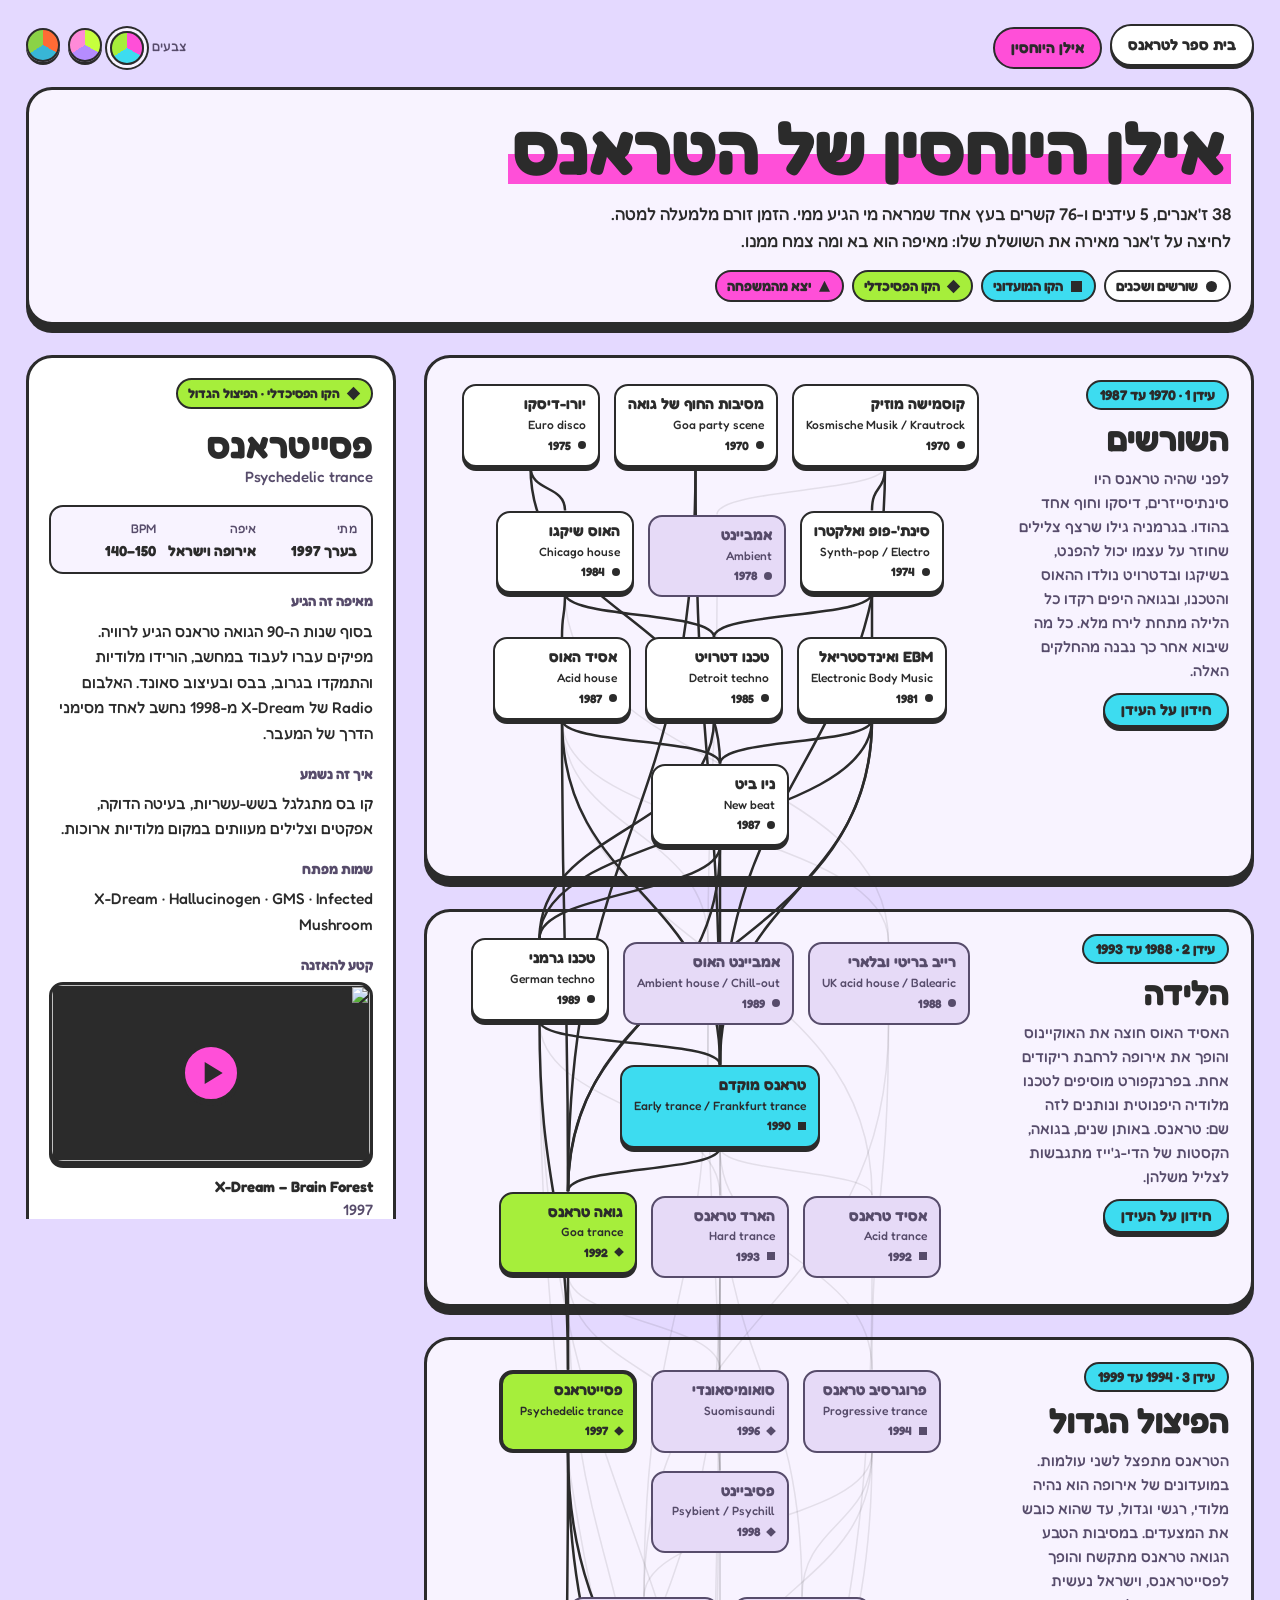
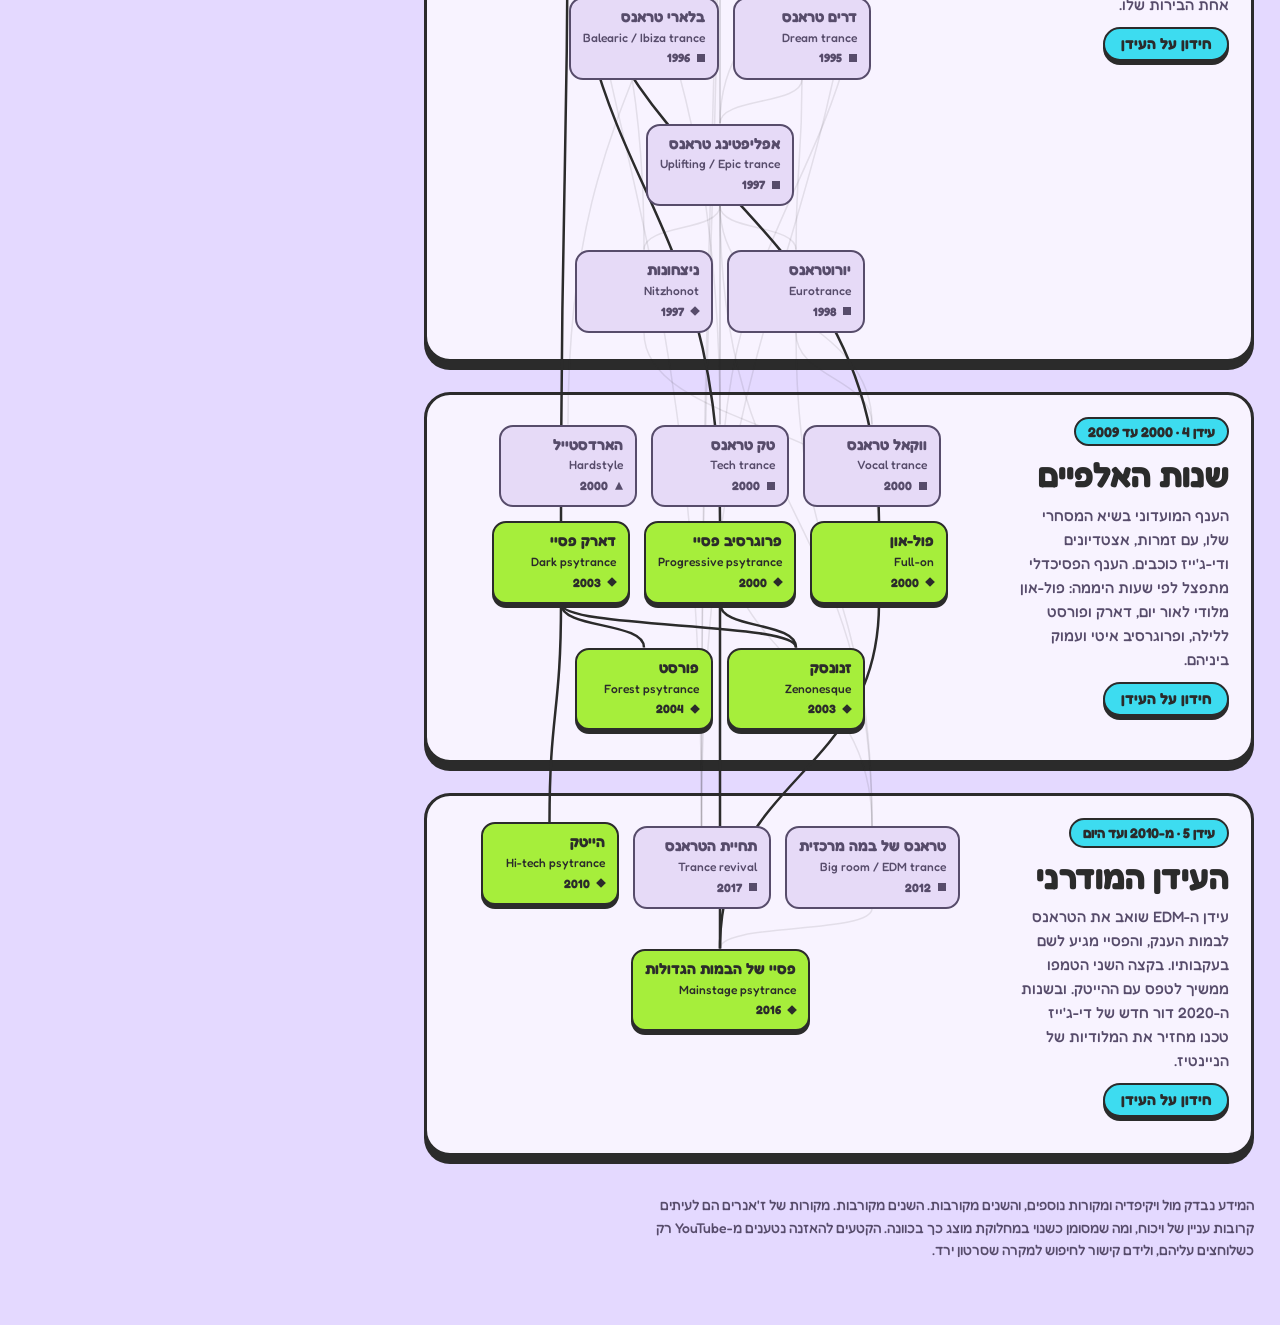
==== commit 9f88599c: "added pioneers and today's leaders with tracks to every genre, shared nav bar Co-Authored-By: Claude" ====
--- a/prototypes/trance-family-tree.html
+++ b/prototypes/trance-family-tree.html
@@ -18,8 +18,8 @@
 .wrap{max-width:1260px;margin:0 auto;padding-block:24px 64px;padding-left:max(16px,env(safe-area-inset-left,0px));padding-right:max(16px,env(safe-area-inset-right,0px))}
 
 /* masthead */
+.topnav{margin-bottom:18px}
 .mast{margin-bottom:30px}
-.mast-top{display:flex;flex-wrap:wrap;justify-content:space-between;align-items:center;gap:10px}
 .mast h1{font-size:clamp(38px,7vw,72px);line-height:1.05;text-wrap:balance}
 .lede{max-width:62ch;font-size:17px}
 .legend{display:flex;flex-wrap:wrap;gap:8px;list-style:none;margin:2px 0 0;padding:0}
@@ -97,6 +97,8 @@
 .link-chip{padding:4px 12px;background:var(--f);border:var(--line) solid var(--ink);border-radius:var(--r-pill);box-shadow:0 3px 0 var(--ink);margin-bottom:3px;font-size:14px;font-weight:700;cursor:pointer}
 .link-chip:active{transform:translateY(3px);box-shadow:none}
 .none{font-size:14.5px;color:var(--muted)}
+.detail .people{grid-template-columns:repeat(auto-fill,minmax(140px,1fr));gap:14px}
+.detail .people .video figcaption{font-size:13.5px}
 
 /* quiz */
 .quiz{grid-column:1/-1;position:relative;z-index:2;background:var(--white)}
@@ -117,8 +119,14 @@
 </head>
 <body>
 <div class="wrap" dir="rtl" lang="he">
+  <nav class="topnav" aria-label="ניווט ראשי">
+    <ul>
+      <li><a href="trance-school.html">בית ספר לטראנס</a></li>
+      <li><a href="trance-family-tree.html" aria-current="page">אילן היוחסין</a></li>
+    </ul>
+    <div data-palette-picker></div>
+  </nav>
   <header class="mast card">
-    <div class="mast-top"><a class="btn ghost small" href="trance-school.html">→ לבית ספר לטראנס</a><div data-palette-picker></div></div>
     <h1><span class="marker">אילן היוחסין של הטראנס</span></h1>
     <p class="lede" id="lede"></p>
     <ul class="legend" id="legend" aria-label="מקרא משפחות"></ul>
@@ -134,7 +142,7 @@
   <p class="foot" id="foot"></p>
 </div>
 
-<script type="application/json" id="trance-data">{"meta":{"title_he":"אילן היוחסין של הטראנס","title_en":"Trance family tree","language":"he","updated":"2026-11-12","schema":"Each genre: id, name_he, name_en, era (1-5), year (approximate year the style took shape), family (roots | club | psy | out), origin_he, parents (ids of direct sources), story_he, sound_he, bpm (string or null), artists, track ({artist, title, year} or null), disputed_he (string or null).","note_he":"השנים מקורבות. מקורות של ז'אנרים הם לעיתים קרובות עניין של ויכוח, ומה שמסומן כשנוי במחלוקת מוצג כך בכוונה."},"families":[{"id":"roots","name_he":"שורשים ושכנים","name_en":"Roots and neighbours"},{"id":"club","name_he":"הקו המועדוני","name_en":"Club line"},{"id":"psy","name_he":"הקו הפסיכדלי","name_en":"Psychedelic line"},{"id":"out","name_he":"יצא מהמשפחה","name_en":"Left the family"}],"eras":[{"id":1,"name_he":"השורשים","name_en":"Roots","from":1970,"to":1987,"years_he":"1970 עד 1987","intro_he":"לפני שהיה טראנס היו סינתיסייזרים, דיסקו וחוף אחד בהודו. בגרמניה גילו שרצף צלילים שחוזר על עצמו יכול להפנט, בשיקגו ובדטרויט נולדו ההאוס והטכנו, ובגואה היפים רקדו כל הלילה מתחת לירח מלא. כל מה שיבוא אחר כך נבנה מהחלקים האלה."},{"id":2,"name_he":"הלידה","name_en":"Birth of trance","from":1988,"to":1993,"years_he":"1988 עד 1993","intro_he":"האסיד האוס חוצה את האוקיינוס והופך את אירופה לרחבת ריקודים אחת. בפרנקפורט מוסיפים לטכנו מלודיה היפנוטית ונותנים לזה שם: טראנס. באותן שנים, בגואה, הקסטות של הדי-ג'ייז מתגבשות לצליל משלהן."},{"id":3,"name_he":"הפיצול הגדול","name_en":"The big split","from":1994,"to":1999,"years_he":"1994 עד 1999","intro_he":"הטראנס מתפצל לשני עולמות. במועדונים של אירופה הוא נהיה מלודי, רגשי וגדול, עד שהוא כובש את המצעדים. במסיבות הטבע הגואה טראנס מתקשח והופך לפסייטראנס, וישראל נעשית אחת הבירות שלו."},{"id":4,"name_he":"שנות האלפיים","name_en":"The 2000s","from":2000,"to":2009,"years_he":"2000 עד 2009","intro_he":"הענף המועדוני בשיא המסחרי שלו, עם זמרות, אצטדיונים ודי-ג'ייז כוכבים. הענף הפסיכדלי מתפצל לפי שעות היממה: פול-און מלודי לאור יום, דארק ופורסט ללילה, ופרוגרסיב איטי ועמוק ביניהם."},{"id":5,"name_he":"העידן המודרני","name_en":"Modern era","from":2010,"to":null,"years_he":"מ-2010 ועד היום","intro_he":"עידן ה-EDM שואב את הטראנס לבמות הענק, והפסיי מגיע לשם בעקבותיו. בקצה השני הטמפו ממשיך לטפס עם ההייטק. ובשנות ה-2020 דור חדש של די-ג'ייז טכנו מחזיר את המלודיות של הניינטיז."}],"genres":[{"id":"kosmische","name_he":"קוסמישה מוזיק","name_en":"Kosmische Musik / Krautrock","era":1,"year":1970,"family":"roots","origin_he":"מערב גרמניה","parents":[],"story_he":"מוזיקאים גרמנים צעירים רצו ליצור משהו שאינו רוק אמריקאי, ופנו לסינתיסייזרים ולסיקוונסרים (Sequencers). מהם הטראנס ירש את הארפג'ים החוזרים ואת הרעיון שקטע הוא מסע ארוך.","sound_he":"רצפי סינתיסייזר ארוכים והיפנוטיים שמתפתחים לאט, כמעט בלי תופים.","bpm":null,"artists":["Tangerine Dream","Klaus Schulze","Manuel Göttsching"],"track":{"artist":"Tangerine Dream","title":"Phaedra","year":1974},"disputed_he":null},{"id":"synthpop","name_he":"סינת'-פופ ואלקטרו","name_en":"Synth-pop / Electro","era":1,"year":1974,"family":"roots","origin_he":"דיסלדורף, גרמניה","parents":["kosmische"],"story_he":"Kraftwerk לקחו את הניסויים של הקוסמישה והפכו אותם לשירים קצרים עם קצב מכונה מדויק. הצליל שלהם הגיע לדטרויט, לבלגיה ואפילו לקסטות הראשונות שנוגנו בגואה.","sound_he":"מקצבים מכניים, מלודיות סינתיסייזר פשוטות וקליטות, קולות רובוטיים.","bpm":null,"artists":["Kraftwerk","Jean-Michel Jarre","Yellow Magic Orchestra"],"track":{"artist":"Kraftwerk","title":"Trans-Europe Express","year":1977},"disputed_he":null},{"id":"eurodisco","name_he":"יורו-דיסקו","name_en":"Euro disco","era":1,"year":1975,"family":"roots","origin_he":"מינכן, גרמניה","parents":[],"story_he":"במינכן המפיק Giorgio Moroder החליף את תזמורת הדיסקו בסינתיסייזר. I Feel Love מ-1977 היה להיט שנבנה כולו ממכונות, וממנו נמשך קו ישר להאוס ולכל מוזיקת המועדונים.","sound_he":"בעיטת בס על כל רבע (Four-on-the-floor), קו בס סינתטי רץ, שירה מרחפת.","bpm":"120–130","artists":["Giorgio Moroder","Donna Summer","Cerrone"],"track":{"artist":"Donna Summer","title":"I Feel Love","year":1977},"disputed_he":null},{"id":"ambient","name_he":"אמביינט","name_en":"Ambient","era":1,"year":1978,"family":"roots","origin_he":"אנגליה","parents":["kosmische"],"story_he":"Brian Eno נתן שם למוזיקה שאפשר להקשיב לה וגם להתעלם ממנה. בלי האמביינט לא היו חדרי הצ'יל-אאוט (Chill-out) של הרייבים, וגם לא הפסיביינט שיגיע אחר כך.","sound_he":"משטחי צליל איטיים בלי קצב, אווירה במקום מלודיה.","bpm":null,"artists":["Brian Eno","Harold Budd"],"track":{"artist":"Brian Eno","title":"Music for Airports 1/1","year":1978},"disputed_he":null},{"id":"goa-parties","name_he":"מסיבות החוף של גואה","name_en":"Goa party scene","era":1,"year":1970,"family":"roots","origin_he":"גואה, הודו","parents":[],"story_he":"היפים שהגיעו לגואה בסוף שנות ה-60 התחילו לחגוג על החוף בלילות ירח מלא, בהתחלה עם רוק פסיכדלי. ב-1983 הדי-ג'ייז Laurent ו-Fred Disko, ואחריהם Goa Gil, עברו למוזיקה אלקטרונית שניגנו מקסטות, כי תקליטים לא שרדו את החום והאבק.","sound_he":"סטים של לילה שלם בטבע: רוק פסיכדלי בשנות ה-70, ואחר כך EBM, ניו ביט ואסיד האוס בעריכות מיוחדות.","bpm":null,"artists":["Goa Gil","Laurent","Fred Disko"],"track":null,"disputed_he":"התיעוד מהשנים הראשונות דל, והסיפור נשען בעיקר על עדויות של מי שהיו שם."},{"id":"ebm","name_he":"EBM ואינדסטריאל","name_en":"Electronic Body Music","era":1,"year":1981,"family":"roots","origin_he":"בלגיה ומערב גרמניה","parents":["synthpop"],"story_he":"להקות כמו DAF ו-Front 242 חיברו את האגרסיביות של הפאנק לסיקוונסרים. התקליטים שלהן נוגנו גם במועדוני פרנקפורט וגם על החוף בגואה, ולכן ה-EBM הוא אב משותף לשני ענפי הטראנס.","sound_he":"קו בס סינתטי קשוח וחוזר, תופים צבאיים, צעקות במקום שירה.","bpm":null,"artists":["Front 242","DAF","Nitzer Ebb"],"track":{"artist":"Front 242","title":"Headhunter","year":1988},"disputed_he":null},{"id":"chicago-house","name_he":"האוס שיקגו","name_en":"Chicago house","era":1,"year":1984,"family":"roots","origin_he":"שיקגו, ארה״ב","parents":["eurodisco"],"story_he":"כשהדיסקו ירד מהרדיו, די-ג'ייז בשיקגו המשיכו לנגן אותו במועדונים והוסיפו מעליו מכונות תופים. כך נולד ההאוס, התבנית של כל מוזיקת הריקודים האלקטרונית.","sound_he":"בעיטה על כל רבע, היי-האט באוף-ביט, פסנתר וקולות סול.","bpm":"118–125","artists":["Frankie Knuckles","Marshall Jefferson","Larry Heard"],"track":{"artist":"Marshall Jefferson","title":"Move Your Body","year":1986},"disputed_he":null},{"id":"detroit-techno","name_he":"טכנו דטרויט","name_en":"Detroit techno","era":1,"year":1985,"family":"roots","origin_he":"דטרויט, ארה״ב","parents":["synthpop","chicago-house"],"story_he":"שלושה חברים מפרבר של דטרויט, Juan Atkins, Derrick May ו-Kevin Saunderson, שילבו את Kraftwerk עם פאנק (Funk) והאוס ויצרו מוזיקה שנשמעת כמו העתיד. כשהיא הגיעה לגרמניה היא הפכה לבסיס שעליו נבנה הטראנס.","sound_he":"מכני, קר ועתידני, עם מיתרים סינתטיים ומעט מאוד שירה.","bpm":"120–135","artists":["Juan Atkins","Derrick May","Kevin Saunderson"],"track":{"artist":"Rhythim Is Rhythim","title":"Strings of Life","year":1987},"disputed_he":null},{"id":"acid-house","name_he":"אסיד האוס","name_en":"Acid house","era":1,"year":1987,"family":"roots","origin_he":"שיקגו, ארה״ב","parents":["chicago-house"],"story_he":"חברי Phuture שיחקו עם הכפתורים של Roland TB-303, מכונת בס שנכשלה מסחרית, וגילו צליל מתפתל וחומצי. הצליל הזה עובר דרך כמעט כל ענף בעץ, מפרנקפורט ועד גואה.","sound_he":"קו בס של 303, מייבב ומתפתל, מעל קצב האוס פשוט.","bpm":"120–130","artists":["Phuture","DJ Pierre"],"track":{"artist":"Phuture","title":"Acid Tracks","year":1987},"disputed_he":null},{"id":"new-beat","name_he":"ניו ביט","name_en":"New beat","era":1,"year":1987,"family":"roots","origin_he":"בלגיה","parents":["ebm","eurodisco","acid-house"],"story_he":"די-ג'יי בלגי ניגן את התקליט Flesh של A Split-Second במהירות 33 במקום 45, והרחבה השתגעה. מהטעות הזאת צמח ז'אנר שלם, איטי וכבד, שהשפיע על הטכנו האירופי ועל הטראנס הראשון.","sound_he":"EBM מואט: קצב זוחל וכבד, בסים עמוקים, אווירה אפלה.","bpm":"90–115","artists":["A Split-Second","Confetti's","Lords of Acid"],"track":{"artist":"A Split-Second","title":"Flesh","year":1986},"disputed_he":"יש כמה גרסאות לשאלה מי האט ראשון את התקליט. השם שחוזר הכי הרבה הוא Dikke Ronny, ואחרים מזכירים את Marc Grouls."},{"id":"uk-rave","name_he":"רייב בריטי ובלארי","name_en":"UK acid house / Balearic","era":2,"year":1988,"family":"roots","origin_he":"איביזה ובריטניה","parents":["acid-house","chicago-house"],"story_he":"די-ג'ייז בריטים חזרו מחופשה באיביזה עם רעיון למסיבה אחרת, והביאו את האסיד האוס ללונדון ולמנצ'סטר. קיץ 1988 נקרא קיץ האהבה השני, וממנו נולדה תרבות הרייב. באותה שנה The KLF הוציאו קטע עם הכיתוב Pure Trance.","sound_he":"אסיד האוס מעורבב בכל מה שעובד על רחבה, במסיבות מחסנים ובשדות פתוחים.","bpm":"120–130","artists":["Paul Oakenfold","Danny Rampling","The KLF"],"track":{"artist":"The KLF","title":"What Time Is Love? (Pure Trance)","year":1988},"disputed_he":null},{"id":"ambient-house","name_he":"אמביינט האוס","name_en":"Ambient house / Chill-out","era":2,"year":1989,"family":"roots","origin_he":"לונדון, אנגליה","parents":["ambient","acid-house"],"story_he":"ברייבים נפתחו חדרי מנוחה, והדי-ג'ייז שם חיברו אמביינט עם קצב האוס רך וסמפלים. מכאן הגיע הרעיון שלכל מסיבה יש גם צד שקט, מה שיהפוך אחר כך לרחבת הצ'יל במסיבות הטבע.","sound_he":"משטחי אמביינט, סמפלים של קולות וטבע, לפעמים קצב עדין.","bpm":null,"artists":["The Orb","The KLF","Mixmaster Morris"],"track":{"artist":"The Orb","title":"Little Fluffy Clouds","year":1990},"disputed_he":null},{"id":"german-techno","name_he":"טכנו גרמני","name_en":"German techno","era":2,"year":1989,"family":"roots","origin_he":"ברלין ופרנקפורט, גרמניה","parents":["detroit-techno","ebm","new-beat"],"story_he":"הטכנו מדטרויט פגש בגרמניה את ה-EBM ואת הניו ביט, ואחרי נפילת חומת ברלין קיבל מבנים ריקים לחגוג בהם. מהסצנה הזאת, ובעיקר מפרנקפורט, יצא הטראנס.","sound_he":"קשה ומהיר יותר מהמקור האמריקאי, רפטטיבי ותעשייתי.","bpm":"130–145","artists":["Westbam","Talla 2XLC","Dr. Motte"],"track":{"artist":"3 Phase feat. Dr. Motte","title":"Der Klang der Familie","year":1992},"disputed_he":null},{"id":"early-trance","name_he":"טראנס מוקדם","name_en":"Early trance / Frankfurt trance","era":2,"year":1990,"family":"club","origin_he":"פרנקפורט, גרמניה","parents":["german-techno","ebm","new-beat","acid-house","kosmische","goa-parties"],"story_he":"במועדונים Dorian Gray ו-Omen בפרנקפורט, Sven Väth וחבריו חיפשו צליל היפנוטי יותר מטכנו. Väth, שהושפע מהמסיבות בגואה, הקים את הלייבלים Eye Q ב-1991 ו-Harthouse ב-1992. DJ Dag מהצמד Dance 2 Trance טוען שהוא הראשון שקרא למוזיקה הזאת טראנס.","sound_he":"מלודיה קצרה שחוזרת שוב ושוב מעל קצב טכנו, עם בנייה איטית של מתח.","bpm":"125–140","artists":["Sven Väth","Dance 2 Trance","Jam & Spoon","Cosmic Baby"],"track":{"artist":"Age of Love","title":"The Age of Love","year":1990},"disputed_he":"אין הסכמה מהו תקליט הטראנס הראשון. המועמדים: What Time Is Love? (Pure Trance) של The KLF מ-1988, The Age of Love מ-1990 ו-We Came in Peace של Dance 2 Trance מ-1990."},{"id":"acid-trance","name_he":"אסיד טראנס","name_en":"Acid trance","era":2,"year":1992,"family":"club","origin_he":"גרמניה ובריטניה","parents":["early-trance","acid-house"],"story_he":"הצליל של ה-303 חזר, הפעם בתוך המבנה הארוך וההיפנוטי של הטראנס. Acperience של Hardfloor יצא ב-Harthouse והפך להמנון, ובאנגליה הלייבל Platipus המשיך את הקו.","sound_he":"כמה קווי 303 שמתפתלים זה סביב זה ונבנים לאט לשיא.","bpm":"130–145","artists":["Hardfloor","Union Jack","Art of Trance"],"track":{"artist":"Hardfloor","title":"Acperience 1","year":1992},"disputed_he":null},{"id":"hard-trance","name_he":"הארד טראנס","name_en":"Hard trance","era":2,"year":1993,"family":"club","origin_he":"גרמניה ובלגיה","parents":["early-trance","german-techno"],"story_he":"גרסה מהירה וקשוחה של הטראנס, שהלייבל הבלגי Bonzai הפך לסמל שלה. כאן נקבעה התבנית של שבירה (Breakdown), בנייה (Build-up) והמנון, שכמעט כל טראנס מועדוני ישתמש בה אחר כך.","sound_he":"בעיטה חזקה, טמפו גבוה, פאדים קצוצים ומלודיות המנוניות.","bpm":"140–155","artists":["Jones & Stephenson","Cherry Moon Trax","Scot Project"],"track":{"artist":"Jones & Stephenson","title":"The First Rebirth","year":1993},"disputed_he":null},{"id":"goa-trance","name_he":"גואה טראנס","name_en":"Goa trance","era":2,"year":1992,"family":"psy","origin_he":"גואה, הודו","parents":["goa-parties","acid-house","ebm","new-beat","early-trance"],"story_he":"מפיקים שחזרו מגואה התחילו ליצור מוזיקה במיוחד בשביל המסיבות שם. סביב 1992 כבר היה לסצנה דופק משלה, והשם גואה טראנס התקבע ב-1994. הלייבל הלונדוני Dragonfly נחשב לראשון שהוקדש לצליל הזה, ותרמילאים אירופים וישראלים הפיצו אותו בעולם.","sound_he":"שכבות של מלודיות מתפתלות בסולמות מזרחיים, קווי אסיד, קטעים ארוכים של שמונה דקות ויותר.","bpm":"135–150","artists":["Hallucinogen","Juno Reactor","Astral Projection","Man With No Name"],"track":{"artist":"Hallucinogen","title":"LSD","year":1994},"disputed_he":null},{"id":"progressive-trance","name_he":"פרוגרסיב טראנס","name_en":"Progressive trance","era":3,"year":1994,"family":"club","origin_he":"בריטניה","parents":["early-trance","uk-rave"],"story_he":"הבריטים לקחו את הטראנס הגרמני וקירבו אותו להאוס: איטי יותר, עם התפתחות הדרגתית ושבירות ארוכות. לייבלים כמו Platipus ו-Hooj Choons הובילו, ועד סוף העשור זה היה הצליל של הרחבות הגדולות.","sound_he":"שכבות שנכנסות ויוצאות לאט, אקורדים רחבים, פחות המנון ויותר זרימה.","bpm":"125–135","artists":["Sasha","John Digweed","BT"],"track":{"artist":"BT","title":"Flaming June","year":1997},"disputed_he":null},{"id":"dream-trance","name_he":"דרים טראנס","name_en":"Dream trance","era":3,"year":1995,"family":"club","origin_he":"איטליה","parents":["progressive-trance","early-trance"],"story_he":"באיטליה של תחילת שנות ה-90 צעירים נהרגו בתאונות דרכים בדרך חזרה ממועדונים. Robert Miles כתב את Children כקטע רגוע לסוף הלילה, והפסנתר שלו הפך ללהיט עולמי שהכניס את הטראנס למצעדים.","sound_he":"מלודיית פסנתר חולמנית מעל קצב יציב ורך.","bpm":"130–138","artists":["Robert Miles","DJ Dado","Zhi-Vago"],"track":{"artist":"Robert Miles","title":"Children","year":1995},"disputed_he":null},{"id":"balearic-trance","name_he":"בלארי טראנס","name_en":"Balearic / Ibiza trance","era":3,"year":1996,"family":"club","origin_he":"איביזה, ספרד","parents":["uk-rave","progressive-trance","ambient-house"],"story_he":"הטראנס פוגש את השקיעה של איביזה. הקטע Café del Mar של Energy 52 נקרא על שם הבר המפורסם באי, ו-Chicane הפך את הצליל הזה לסימן ההיכר שלו.","sound_he":"גיטרות ומיתרים חמים, מלודיות רכות, תחושה של קיץ וים.","bpm":"125–135","artists":["Chicane","Energy 52","Solarstone"],"track":{"artist":"Chicane","title":"Offshore","year":1996},"disputed_he":null},{"id":"uplifting","name_he":"אפליפטינג טראנס","name_en":"Uplifting / Epic trance","era":3,"year":1997,"family":"club","origin_he":"הולנד וגרמניה","parents":["hard-trance","progressive-trance","dream-trance"],"story_he":"בסוף שנות ה-90 הטראנס המועדוני מצא את הנוסחה שלו: שבירה ארוכה, בנייה עם תופי סנר ושיא אופורי. דור של די-ג'ייז הולנדים, עם Ferry Corsten, Tiësto ו-Armin van Buuren, הפך אותו למוזיקה של אצטדיונים.","sound_he":"לידים רחבים ורגשיים (Supersaw), שבירות ארוכות, שיא שמרים את הידיים.","bpm":"136–142","artists":["Ferry Corsten","Paul van Dyk","Tiësto","Armin van Buuren"],"track":{"artist":"System F","title":"Out of the Blue","year":1999},"disputed_he":null},{"id":"eurotrance","name_he":"יורוטראנס","name_en":"Eurotrance","era":3,"year":1998,"family":"club","origin_he":"גרמניה","parents":["uplifting","dream-trance"],"story_he":"הגרסה הרדיופונית: מלודיה אחת קליטה, קטע של שלוש דקות, לפעמים זמרת. 9 PM (Till I Come) של ATB פתח את הדלת ללהיטים כמו Better Off Alone ו-Sandstorm.","sound_he":"הוקים פשוטים וקליטים, מבנה של שיר פופ, הפקה מבריקה.","bpm":"130–142","artists":["ATB","Alice Deejay","Darude"],"track":{"artist":"ATB","title":"9 PM (Till I Come)","year":1998},"disputed_he":null},{"id":"psytrance","name_he":"פסייטראנס","name_en":"Psychedelic trance","era":3,"year":1997,"family":"psy","origin_he":"אירופה וישראל","parents":["goa-trance","german-techno"],"story_he":"בסוף שנות ה-90 הגואה טראנס הגיע לרוויה. מפיקים עברו לעבוד במחשב, הורידו מלודיות והתמקדו בגרוב, בבס ובעיצוב סאונד. האלבום Radio של X-Dream מ-1998 נחשב לאחד מסימני הדרך של המעבר.","sound_he":"קו בס מתגלגל בשש-עשריות, בעיטה הדוקה, אפקטים וצלילים מעוותים במקום מלודיות ארוכות.","bpm":"140–150","artists":["X-Dream","Hallucinogen","GMS","Infected Mushroom"],"track":{"artist":"X-Dream","title":"Radio","year":1998},"disputed_he":"הגבול בין גואה טראנס לפסייטראנס לא חד. יש מי שמשתמשים בשני השמות לאותו דבר, ויש מי שמתארכים את הפסייטראנס כבר לתחילת שנות ה-90."},{"id":"nitzhonot","name_he":"ניצחונות","name_en":"Nitzhonot","era":3,"year":1997,"family":"psy","origin_he":"ישראל","parents":["goa-trance","uplifting"],"story_he":"גרסה ישראלית, מהירה ומלודית של גואה טראנס, שפרצה מהמסיבות אל המיינסטרים. האלבום Good Morning Israel של אייל ברקן מ-1998 היה אלבום הטראנס הראשון שהגיע בארץ למעמד זהב. אחרי שרוב האמנים בישראל עברו לפול-און, הסגנון המשיך ביוון.","sound_he":"בעיטות חדות שמכונות לייזר-קיקס (Laserkicks), מלודיות מזרחיות המנוניות.","bpm":"145–155","artists":["Eyal Barkan","Cyan","Cherouvim"],"track":{"artist":"Eyal Barkan","title":"Good Morning Israel","year":1998},"disputed_he":null},{"id":"psybient","name_he":"פסיביינט","name_en":"Psybient / Psychill","era":3,"year":1998,"family":"psy","origin_he":"אנגליה","parents":["goa-trance","ambient-house"],"story_he":"באלבומי גואה היה נהוג לסיים בקטע איטי לצ'יל-אאוט. Simon Posford (Hallucinogen) ו-Raja Ram הפכו את הקטע הזה לעולם שלם עם Shpongle, והאלבום Are You Shpongled? מ-1998 נחשב לזה שהגדיר את הז'אנר.","sound_he":"קצב איטי, צלילים פסיכדליים, כלים וקולות מכל העולם, השפעות דאב.","bpm":"מתחת ל-120","artists":["Shpongle","The Infinity Project","Ott"],"track":{"artist":"Shpongle","title":"Divine Moments of Truth","year":1998},"disputed_he":null},{"id":"suomisaundi","name_he":"סואומיסאונדי","name_en":"Suomisaundi","era":3,"year":1996,"family":"psy","origin_he":"פינלנד","parents":["goa-trance"],"story_he":"השם פירושו פשוט הסאונד הפיני. מפיקים בהלסינקי לקחו את הגואה טראנס ושברו את כל החוקים שלו, עם הומור, שינויי קצב פתאומיים ומבנים לא צפויים. האלבום הראשון של Texas Faggott מ-1999 היה ההצלחה המסחרית הראשונה של הסגנון.","sound_he":"פסיי חופשי ומשוגע: גרובים עקומים, סמפלים מצחיקים, בלי שום נוסחה.","bpm":null,"artists":["Texas Faggott","Squaremeat","Haltya"],"track":null,"disputed_he":null},{"id":"vocal-trance","name_he":"ווקאל טראנס","name_en":"Vocal trance","era":4,"year":2000,"family":"club","origin_he":"אירופה","parents":["uplifting","eurotrance"],"story_he":"בתחילת שנות ה-2000 נכנסה לאפליפטינג שירה בסגנון פופ, בדרך כלל קול נשי גבוה ומרחף. הרמיקס של Tiësto ל-Silence הפך להמנון, והסגנון החזיק את הטראנס ברדיו לאורך כל העשור.","sound_he":"מבנה של בית ופזמון בתוך קטע טראנס, קול נשי אוורירי מעל לידים רחבים.","bpm":"130–140","artists":["Above & Beyond","Armin van Buuren","Dash Berlin"],"track":{"artist":"Delerium feat. Sarah McLachlan","title":"Silence (DJ Tiësto Remix)","year":2000},"disputed_he":null},{"id":"tech-trance","name_he":"טק טראנס","name_en":"Tech trance","era":4,"year":2000,"family":"club","origin_he":"גרמניה והולנד","parents":["hard-trance","german-techno","uplifting"],"story_he":"חיבור בין הכוח של הטכנו למבנה של הטראנס. השורשים באמצע שנות ה-90 בגרמניה, אצל מפיקים כמו Oliver Lieb, אבל הסגנון התגבש בשנות ה-2000 עם די-ג'ייז הולנדים כמו Marco V.","sound_he":"תופים ופרקשן חזקים, קו בס קבוע, פחות מלודיה ויותר דחיפה.","bpm":"132–140","artists":["Oliver Lieb","Marco V","Sander van Doorn"],"track":{"artist":"Marco V","title":"Simulated","year":2001},"disputed_he":"קשה לתארך: יש מקורות שממקמים את ההתחלה כבר באמצע שנות ה-90."},{"id":"hardstyle","name_he":"הארדסטייל","name_en":"Hardstyle","era":4,"year":2000,"family":"out","origin_he":"הולנד, איטליה ובלגיה","parents":["hard-trance"],"story_he":"ענף שיצא מהמשפחה. די-ג'ייז הולנדים חיברו את הבס ההפוך (Reverse bass) של ההארד טראנס עם הקשיחות של הגאבר (Gabber). האירוע הראשון שנחשב להארדסטייל, Qlubtempo, נערך בשנת 2000, ומשם הז'אנר הלך בדרך משלו.","sound_he":"בעיטה מעוותת וכבדה, בס הפוך באוף-ביט, מלודיות שנשארו מהטראנס.","bpm":"140–150","artists":["The Prophet","Lady Dana","Showtek","Headhunterz"],"track":null,"disputed_he":"אין נקודת התחלה מוסכמת. יש מי שמצביעים על תקליטים מ-1997, והשנים 2000 ו-2001 מופיעות שתיהן כשנת הלידה."},{"id":"full-on","name_he":"פול-און","name_en":"Full-on","era":4,"year":2000,"family":"psy","origin_he":"ישראל","parents":["psytrance","nitzhonot"],"story_he":"הצליל הישראלי שכבש את העולם. מפיקים כמו Infected Mushroom ו-Astrix לקחו את הפסייטראנס והחזירו לו מלודיות גדולות, שבירות דרמטיות והפקה מלוטשת. השנים 2004 עד 2009 נחשבות לתור הזהב של הסגנון.","sound_he":"בס מתגלגל ואנרגטי, לידים מלודיים, שיאים גדולים. מוזיקה של בוקר ואור.","bpm":"142–148","artists":["Infected Mushroom","Astrix","GMS","Skazi"],"track":{"artist":"Infected Mushroom","title":"Bust a Move","year":2000},"disputed_he":null},{"id":"progressive-psy","name_he":"פרוגרסיב פסיי","name_en":"Progressive psytrance","era":4,"year":2000,"family":"psy","origin_he":"שוודיה, דנמרק וגרמניה","parents":["psytrance","progressive-trance"],"story_he":"בסקנדינביה האטו את הפסייטראנס והשאירו בו רק את מה שחייב להיות שם. אמנים שוודים כמו Atmos ו-Son Kite והלייבל הדני Iboga הגדירו את הצליל, ולקראת סוף העשור גל חדש בהובלת Neelix קירב אותו לקהל רחב.","sound_he":"איטי ועמוק יותר, גרוב היפנוטי, מעט אלמנטים שמתפתחים בסבלנות.","bpm":"130–140","artists":["Atmos","Son Kite","Neelix"],"track":{"artist":"Son Kite","title":"On Air","year":2004},"disputed_he":null},{"id":"dark-psy","name_he":"דארק פסיי","name_en":"Dark psytrance","era":4,"year":2003,"family":"psy","origin_he":"גרמניה ורוסיה","parents":["psytrance"],"story_he":"הצד הלילי של הפסייטראנס. הגרמני Xenomorph הכניס לז'אנר אסתטיקה אפלה כבר באלבום Cassandra's Nightmare מ-1998, ואחרי 2003 הדארק התגבש כסגנון נפרד, עם סצנה חזקה ברוסיה. הוא התפתח כתגובה למלודיות של הפול-און.","sound_he":"מהיר, צפוף ומאיים: בלי מלודיות, עם שכבות של רעשים, סמפלים מסרטי אימה ואווירה של לילה.","bpm":"148 ומעלה","artists":["Xenomorph","Parasense","Kindzadza","Psykovsky"],"track":{"artist":"Xenomorph","title":"Cassandra's Nightmare","year":1998},"disputed_he":null},{"id":"forest","name_he":"פורסט","name_en":"Forest psytrance","era":4,"year":2004,"family":"psy","origin_he":"סקנדינביה","parents":["dark-psy"],"story_he":"גרסה אורגנית של הדארק, שצמחה סביב הלייבל Parvati Records מדנמרק. במקום רובוטים ומכונות, הצלילים מזכירים יער בלילה: חרקים, טפטופים, ענפים נשברים.","sound_he":"מהיר והיפנוטי, עם טקסטורות אורגניות וצלילי טבע מעוותים.","bpm":"150–160","artists":["Atriohm","Derango","Procs"],"track":null,"disputed_he":null},{"id":"zenonesque","name_he":"זנונסק","name_en":"Zenonesque","era":4,"year":2003,"family":"psy","origin_he":"אוסטרליה","parents":["progressive-psy","dark-psy"],"story_he":"ז'אנר שנקרא על שם לייבל. Sensient הקים את Zenon Records ב-2003, והצליל של הלייבל, פרוגרסיב אפל ומינימלי עם השפעות טכנו, היה ייחודי מספיק כדי לקבל שם משלו.","sound_he":"גרוב עמוק ואיטי יחסית, בס עבה, עיצוב סאונד מפורט וקר.","bpm":null,"artists":["Sensient","Tetrameth","Grouch"],"track":{"artist":"Sensient","title":"Pressure Optimal","year":2005},"disputed_he":null},{"id":"hitech","name_he":"הייטק","name_en":"Hi-tech psytrance","era":5,"year":2010,"family":"psy","origin_he":"רוסיה","parents":["dark-psy"],"story_he":"בשנות ה-2010 חלק מסצנת הדארק המשיך להאיץ. ההייטק מהיר, קופצני ומלא בגליצ'ים, ודוחף את הטמפו ל-170 פעימות בדקה ומעלה. מעליו נמצא רק הפסיקור (Psycore).","sound_he":"מהיר מאוד, עם לידים חותכים, שינויים בלתי פוסקים ועיצוב סאונד דיגיטלי קיצוני.","bpm":"170 ומעלה","artists":["Kindzadza","Psykovsky","Osom Music"],"track":null,"disputed_he":"אין נקודת לידה ברורה. ההייטק צמח בהדרגה מתוך הדארק, והמיקום ברוסיה משקף את האמנים המזוהים איתו יותר מאשר מקום מוסכם."},{"id":"bigroom-trance","name_he":"טראנס של במה מרכזית","name_en":"Big room / EDM trance","era":5,"year":2012,"family":"club","origin_he":"הולנד","parents":["uplifting","tech-trance","eurotrance"],"story_he":"כשה-EDM כבש את הפסטיבלים, חלק מהטראנס התאים את עצמו לבמה המרכזית: טמפו איטי יותר ודרופים קצרים וחזקים בהשפעת אלקטרו האוס. הכינוי Trance 2.0 נדבק לגל הזה, והקהל הוותיק התווכח אם זה עדיין טראנס.","sound_he":"שבירה מלודית של טראנס, ואחריה דרופ קצר ובומבסטי בסגנון האוס.","bpm":"128–135","artists":["Armin van Buuren","W&W","Above & Beyond"],"track":{"artist":"Armin van Buuren","title":"Ping Pong","year":2014},"disputed_he":null},{"id":"psy-mainstage","name_he":"פסיי של הבמות הגדולות","name_en":"Mainstage psytrance","era":5,"year":2016,"family":"psy","origin_he":"ישראל","parents":["full-on","progressive-psy","bigroom-trance"],"story_he":"הצמד הישראלי Vini Vici הביא את הבס של הפסייטראנס לבמות הכי גדולות בעולם. הרמיקס שלהם ל-Free Tibet היה קטע הפסייטראנס הראשון בעשירייה הראשונה של המצעד הכללי ב-Beatport, ובסוף 2016 יצא Great Spirit עם Armin van Buuren.","sound_he":"בס פסיי מתגלגל, שירה שבטית, שבירות ודרופים במבנה של EDM.","bpm":"138–140","artists":["Vini Vici","Blastoyz","Hilight Tribe"],"track":{"artist":"Hilight Tribe","title":"Free Tibet (Vini Vici Remix)","year":2016},"disputed_he":null},{"id":"trance-revival","name_he":"תחיית הטראנס","name_en":"Trance revival","era":5,"year":2017,"family":"club","origin_he":"ברלין ואירופה","parents":["early-trance","hard-trance","acid-trance","german-techno"],"story_he":"מ-2017 די-ג'ייז מעולם הטכנו, כמו Nina Kraviz, התחילו להחזיר קטעי טראנס ישנים לסטים. ב-2021 Charlotte de Witte ו-Enrico Sangiuliano עיבדו מחדש את The Age of Love, ובשנות ה-2020 דור שגדל על נוסטלגיה לניינטיז הפך את ההארד טראנס לצליל של מועדוני הטכנו.","sound_he":"בעיטת טכנו קשה ומהירה, ומעליה מלודיות וארפג'ים של טראנס מהניינטיז.","bpm":"140–150","artists":["Nina Kraviz","KI/KI","Marlon Hoffstadt","DJ Heartstring"],"track":{"artist":"Age of Love","title":"The Age of Love (Charlotte de Witte & Enrico Sangiuliano Remix)","year":2021},"disputed_he":"יש ויכוח אם זה טראנס שחזר או טכנו עם מלודיות של טראנס."}]}</script>
+<script type="application/json" id="trance-data">{"meta":{"title_he":"אילן היוחסין של הטראנס","title_en":"Trance family tree","language":"he","updated":"2026-11-12","schema":"Each genre: id, name_he, name_en, era (1-5), year (approximate year the style took shape), family (roots | club | psy | out), origin_he, parents (ids of direct sources), story_he, sound_he, bpm (string or null), artists, track ({artist, title, year} or null), disputed_he (string or null).","note_he":"השנים מקורבות. מקורות של ז'אנרים הם לעיתים קרובות עניין של ויכוח, ומה שמסומן כשנוי במחלוקת מוצג כך בכוונה."},"families":[{"id":"roots","name_he":"שורשים ושכנים","name_en":"Roots and neighbours"},{"id":"club","name_he":"הקו המועדוני","name_en":"Club line"},{"id":"psy","name_he":"הקו הפסיכדלי","name_en":"Psychedelic line"},{"id":"out","name_he":"יצא מהמשפחה","name_en":"Left the family"}],"eras":[{"id":1,"name_he":"השורשים","name_en":"Roots","from":1970,"to":1987,"years_he":"1970 עד 1987","intro_he":"לפני שהיה טראנס היו סינתיסייזרים, דיסקו וחוף אחד בהודו. בגרמניה גילו שרצף צלילים שחוזר על עצמו יכול להפנט, בשיקגו ובדטרויט נולדו ההאוס והטכנו, ובגואה היפים רקדו כל הלילה מתחת לירח מלא. כל מה שיבוא אחר כך נבנה מהחלקים האלה."},{"id":2,"name_he":"הלידה","name_en":"Birth of trance","from":1988,"to":1993,"years_he":"1988 עד 1993","intro_he":"האסיד האוס חוצה את האוקיינוס והופך את אירופה לרחבת ריקודים אחת. בפרנקפורט מוסיפים לטכנו מלודיה היפנוטית ונותנים לזה שם: טראנס. באותן שנים, בגואה, הקסטות של הדי-ג'ייז מתגבשות לצליל משלהן."},{"id":3,"name_he":"הפיצול הגדול","name_en":"The big split","from":1994,"to":1999,"years_he":"1994 עד 1999","intro_he":"הטראנס מתפצל לשני עולמות. במועדונים של אירופה הוא נהיה מלודי, רגשי וגדול, עד שהוא כובש את המצעדים. במסיבות הטבע הגואה טראנס מתקשח והופך לפסייטראנס, וישראל נעשית אחת הבירות שלו."},{"id":4,"name_he":"שנות האלפיים","name_en":"The 2000s","from":2000,"to":2009,"years_he":"2000 עד 2009","intro_he":"הענף המועדוני בשיא המסחרי שלו, עם זמרות, אצטדיונים ודי-ג'ייז כוכבים. הענף הפסיכדלי מתפצל לפי שעות היממה: פול-און מלודי לאור יום, דארק ופורסט ללילה, ופרוגרסיב איטי ועמוק ביניהם."},{"id":5,"name_he":"העידן המודרני","name_en":"Modern era","from":2010,"to":null,"years_he":"מ-2010 ועד היום","intro_he":"עידן ה-EDM שואב את הטראנס לבמות הענק, והפסיי מגיע לשם בעקבותיו. בקצה השני הטמפו ממשיך לטפס עם ההייטק. ובשנות ה-2020 דור חדש של די-ג'ייז טכנו מחזיר את המלודיות של הניינטיז."}],"genres":[{"id":"kosmische","name_he":"קוסמישה מוזיק","name_en":"Kosmische Musik / Krautrock","era":1,"year":1970,"family":"roots","origin_he":"מערב גרמניה","parents":[],"story_he":"מוזיקאים גרמנים צעירים רצו ליצור משהו שאינו רוק אמריקאי, ופנו לסינתיסייזרים ולסיקוונסרים (Sequencers). מהם הטראנס ירש את הארפג'ים החוזרים ואת הרעיון שקטע הוא מסע ארוך.","sound_he":"רצפי סינתיסייזר ארוכים והיפנוטיים שמתפתחים לאט, כמעט בלי תופים.","bpm":null,"artists":["Tangerine Dream","Klaus Schulze","Manuel Göttsching"],"track":{"artist":"Tangerine Dream","title":"Phaedra","year":1974},"disputed_he":null,"pioneers":[{"name":"Tangerine Dream","role_he":"הלהקה מברלין שהפכה סינתיסייזר שחוזר על עצמו בלופ למוזיקה ארוכה ומרחפת","track":{"artist":"Tangerine Dream","title":"Phaedra","year":1974},"sources":["https://en.wikipedia.org/wiki/Phaedra_(album)","https://en.wikipedia.org/wiki/Tangerine_Dream"]},{"name":"Klaus Schulze","role_he":"בנה יצירות של עשרים דקות ויותר מרצפים של צלילים שחוזרים ומשתנים לאט","track":{"artist":"Klaus Schulze","title":"Bayreuth Return","year":1975},"sources":["https://en.wikipedia.org/wiki/Timewind","https://en.wikipedia.org/wiki/Klaus_Schulze"]},{"name":"Manuel Göttsching","role_he":"הגיטריסט של Ash Ra Tempel; היצירה E2-E4 שלו השפיעה ישירות על מוזיקת המועדונים","track":{"artist":"Manuel Göttsching","title":"E2-E4","year":1984},"sources":["https://en.wikipedia.org/wiki/E2-E4","https://en.wikipedia.org/wiki/Manuel_G%C3%B6ttsching"]}],"today":[{"name":"Tangerine Dream","role_he":"ההרכב של היום ממשיך להופיע ולהקליט ומנגן מחדש את Phaedra לרגל 50 שנה","track":{"artist":"Tangerine Dream","title":"Raum","year":2022},"sources":["https://www.loudersound.com/news/tangerine-dream-announce-new-from-virgin-to-quantum-years-coventry-cathedral-22-live-album","https://en.wikipedia.org/wiki/Raum_(album)"]},{"name":"Steve Hauschildt","role_he":"מחבר מארה״ב שממשיך את סגנון הסינתיסייזרים המרחף של שנות ה-70","track":{"artist":"Steve Hauschildt","title":"Statue of Verdigris","year":2025},"sources":["https://starsend.org/Aeropsia.html"]}],"today_note_he":"אין היום סצנה חיה גדולה שקוראת לעצמה קוסמישה. הצליל ממשיך בעיקר אצל Tangerine Dream בהרכב חדש ואצל מוזיקאי אמביינט וסינתיסייזרים שמושפעים ממנו."},{"id":"synthpop","name_he":"סינת'-פופ ואלקטרו","name_en":"Synth-pop / Electro","era":1,"year":1974,"family":"roots","origin_he":"דיסלדורף, גרמניה","parents":["kosmische"],"story_he":"Kraftwerk לקחו את הניסויים של הקוסמישה והפכו אותם לשירים קצרים עם קצב מכונה מדויק. הצליל שלהם הגיע לדטרויט, לבלגיה ואפילו לקסטות הראשונות שנוגנו בגואה.","sound_he":"מקצבים מכניים, מלודיות סינתיסייזר פשוטות וקליטות, קולות רובוטיים.","bpm":null,"artists":["Kraftwerk","Jean-Michel Jarre","Yellow Magic Orchestra"],"track":{"artist":"Kraftwerk","title":"Trans-Europe Express","year":1977},"disputed_he":null,"pioneers":[{"name":"Kraftwerk","role_he":"הלהקה מדיסלדורף שהראתה שאפשר לעשות פופ שלם ממכונות אלקטרוניות","track":{"artist":"Kraftwerk","title":"Trans-Europe Express","year":1977},"sources":["https://en.wikipedia.org/wiki/Trans-Europe_Express_(album)","https://en.wikipedia.org/wiki/Kraftwerk"]},{"name":"Yellow Magic Orchestra","role_he":"השלישייה היפנית שהפכה צלילי מחשב ומשחקי וידאו ללהיטי פופ","track":{"artist":"Yellow Magic Orchestra","title":"Firecracker","year":1978},"sources":["https://en.wikipedia.org/wiki/Yellow_Magic_Orchestra_(album)","https://en.wikipedia.org/wiki/Yellow_Magic_Orchestra"]},{"name":"Jean-Michel Jarre","role_he":"האלבום Oxygène שלו הביא את הסינתיסייזר לקהל ענק ברחבי העולם","track":{"artist":"Jean-Michel Jarre","title":"Oxygène (Part IV)","year":1976},"sources":["https://en.wikipedia.org/wiki/Oxyg%C3%A8ne"]}],"today":[{"name":"The Midnight","role_he":"הצמד האמריקאי המוביל של הסינת׳ווייב, סינת׳-פופ בהשראת שנות ה-80","track":{"artist":"The Midnight","title":"Chariot","year":2024},"sources":["https://www.iconvsicon.com/2025/08/01/the-midnight-syndicate-album-2025/"]},{"name":"Kavinsky","role_he":"המפיק הצרפתי של Nightcall; גרסה חדשה של השיר יצאה ב-2024 והפכה ללהיט ענק בצרפת","track":{"artist":"Kavinsky","title":"Renegade","year":2022},"sources":["https://en.wikipedia.org/wiki/Kavinsky","https://en.wikipedia.org/wiki/Reborn_(Kavinsky_album)"]},{"name":"Pet Shop Boys","role_he":"צמד הסינת׳-פופ הבריטי שפעיל מאז שנות ה-80 והוציא אלבום חדש ב-2024","track":{"artist":"Pet Shop Boys","title":"Loneliness","year":2024},"sources":["https://en.wikipedia.org/wiki/Nonetheless_(album)"]}],"today_note_he":null},{"id":"eurodisco","name_he":"יורו-דיסקו","name_en":"Euro disco","era":1,"year":1975,"family":"roots","origin_he":"מינכן, גרמניה","parents":[],"story_he":"במינכן המפיק Giorgio Moroder החליף את תזמורת הדיסקו בסינתיסייזר. I Feel Love מ-1977 היה להיט שנבנה כולו ממכונות, וממנו נמשך קו ישר להאוס ולכל מוזיקת המועדונים.","sound_he":"בעיטת בס על כל רבע (Four-on-the-floor), קו בס סינתטי רץ, שירה מרחפת.","bpm":"120–130","artists":["Giorgio Moroder","Donna Summer","Cerrone"],"track":{"artist":"Donna Summer","title":"I Feel Love","year":1977},"disputed_he":null,"pioneers":[{"name":"Giorgio Moroder","role_he":"המפיק ממינכן שבנה דיסקו שלם על סינתיסייזר ורצף צלילים חוזר","track":{"artist":"Giorgio Moroder","title":"From Here to Eternity","year":1977},"sources":["https://en.wikipedia.org/wiki/From_Here_to_Eternity_(Giorgio_Moroder_album)","https://en.wikipedia.org/wiki/I_Feel_Love"]},{"name":"Donna Summer","role_he":"הזמרת של I Feel Love, השיר שבו כל הליווי הוא אלקטרוני","track":{"artist":"Donna Summer","title":"I Feel Love","year":1977},"sources":["https://en.wikipedia.org/wiki/I_Feel_Love"]},{"name":"Cerrone","role_he":"מתופף ומפיק צרפתי שהפך את הדיסקו האירופי לארוך, אפל ומלא סינתיסייזרים","track":{"artist":"Cerrone","title":"Supernature","year":1977},"sources":["https://en.wikipedia.org/wiki/Supernature_(Cerrone_album)"]}],"today":[{"name":"Purple Disco Machine","role_he":"המפיק הגרמני שמביא היום את צליל הדיסקו לפסטיבלים ולמצעדים","track":{"artist":"Purple Disco Machine","title":"Beat Fantasy","year":2024},"sources":["https://whenwedip.com/2024/08/review-purple-disco-machine-defected"]},{"name":"Wolfram","role_he":"בין אמני הנו-דיסקו הנמכרים ביותר ב-Beatport ב-2024","track":{"artist":"Wolfram & Josh Ludlow","title":"Yoyo Disco","year":2024},"sources":["https://www.beatportal.com/articles/780844-nu-disco-disco-the-top-selling-tracks-artists-and-labels-of-2024"]},{"name":"Jessie Ware","role_he":"זמרת בריטית שהחזירה את הדיסקו לפופ; הופיעה בגלסטונברי 2024","track":{"artist":"Jessie Ware","title":"Free Yourself","year":2023},"sources":["https://www.udiscovermusic.com/news/jessie-ware-superbloom-new-album/"]}],"today_note_he":null},{"id":"ambient","name_he":"אמביינט","name_en":"Ambient","era":1,"year":1978,"family":"roots","origin_he":"אנגליה","parents":["kosmische"],"story_he":"Brian Eno נתן שם למוזיקה שאפשר להקשיב לה וגם להתעלם ממנה. בלי האמביינט לא היו חדרי הצ'יל-אאוט (Chill-out) של הרייבים, וגם לא הפסיביינט שיגיע אחר כך.","sound_he":"משטחי צליל איטיים בלי קצב, אווירה במקום מלודיה.","bpm":null,"artists":["Brian Eno","Harold Budd"],"track":{"artist":"Brian Eno","title":"Music for Airports 1/1","year":1978},"disputed_he":null,"pioneers":[{"name":"Brian Eno","role_he":"טבע את המונח אמביינט: מוזיקה שקטה שאפשר להקשיב לה או להתעלם ממנה","track":{"artist":"Brian Eno","title":"1/1","year":1978},"sources":["https://en.wikipedia.org/wiki/Ambient_1:_Music_for_Airports"]},{"name":"Harold Budd","role_he":"פסנתרן שהקליט עם אינו את Ambient 2, נגינה רכה עם הרבה הד","track":{"artist":"Harold Budd & Brian Eno","title":"First Light","year":1980},"sources":["https://en.wikipedia.org/wiki/Ambient_2:_The_Plateaux_of_Mirror"]},{"name":"Laraaji","role_he":"נגן ציתר; Ambient 3, האלבום שלו בסדרת האמביינט של בריאן אינו, הוא אבן דרך בסגנון","track":{"artist":"Laraaji","title":"The Dance #1","year":1980},"sources":["https://en.wikipedia.org/wiki/Ambient_3:_Day_of_Radiance"]}],"today":[{"name":"Carbon Based Lifeforms","role_he":"צמד שוודי של אמביינט אלקטרוני מרחף; מופיע קבוע בפסטיבל Ozora","track":{"artist":"Carbon Based Lifeforms","title":"Seeker","year":2023},"sources":["https://sputnikmusic.com/review/87191/carbon-based-lifeforms-seeker/","https://daily.bandcamp.com/carbon-based-lifeforms-balance-organic-and-synthetic-ambience"]},{"name":"KMRU","role_he":"אמן צליל מניירובי שבונה אמביינט מהקלטות של טבע ורחוב","track":{"artist":"KMRU","title":"Natur 1","year":2024},"sources":["https://thequietus.com/news/kmru-details-new-album-natur"]}],"today_note_he":"אמביינט הוא תחום רחב מאוד ואין לו מנהיג אחד. נבחרו שני שמות עם פעילות מתועדת מ-2023 עד 2025, אחד מהם קרוב לעולם הטראנס."},{"id":"goa-parties","name_he":"מסיבות החוף של גואה","name_en":"Goa party scene","era":1,"year":1970,"family":"roots","origin_he":"גואה, הודו","parents":[],"story_he":"היפים שהגיעו לגואה בסוף שנות ה-60 התחילו לחגוג על החוף בלילות ירח מלא, בהתחלה עם רוק פסיכדלי. ב-1983 הדי-ג'ייז Laurent ו-Fred Disko, ואחריהם Goa Gil, עברו למוזיקה אלקטרונית שניגנו מקסטות, כי תקליטים לא שרדו את החום והאבק.","sound_he":"סטים של לילה שלם בטבע: רוק פסיכדלי בשנות ה-70, ואחר כך EBM, ניו ביט ואסיד האוס בעריכות מיוחדות.","bpm":null,"artists":["Goa Gil","Laurent","Fred Disko"],"track":null,"disputed_he":"התיעוד מהשנים הראשונות דל, והסיפור נשען בעיקר על עדויות של מי שהיו שם.","pioneers":[{"name":"Goa Gil","role_he":"אמריקאי שהגיע לגואה בשנות ה-70 ועיצב את מסיבות החוף הארוכות של אנג׳ונה","track":null,"sources":["https://en.wikipedia.org/wiki/Goa_Gil","https://en.wikipedia.org/wiki/Psychedelic_trance","https://djmag.com/news/goa-gil-psytrance-pioneer-dies-aged-72"]},{"name":"Fred Disko","role_he":"מהדיג׳יים הראשונים שהחליפו בגואה את הרוק במוזיקה אלקטרונית, ב-1983","track":null,"sources":["https://en.wikipedia.org/wiki/Psychedelic_trance","https://dj.dancecult.net/index.php/dancecult/article/view/333"]},{"name":"Laurent","role_he":"דיג׳יי צרפתי שניגן בגואה מקלטות, ערך מחדש שירי אלקטרו ובנה את הצליל המוקדם","track":null,"sources":["https://en.wikipedia.org/wiki/Psychedelic_trance","https://dj.dancecult.net/index.php/dancecult/article/view/333"]}],"today":[],"today_note_he":"מסיבות גואה הן סצנה ולא סגנון, והדור המייסד כבר לא פעיל: Goa Gil נפטר ב-2023. המורשת ממשיכה בפסטיבלי הפסייטראנס (Ozora, Boom) ובמועדון Hilltop בגואה, אבל לא מצאתי דיג׳יי אחד שמוביל היום את השושלת הזאת עם תיעוד מ-2024 עד 2026."},{"id":"ebm","name_he":"EBM ואינדסטריאל","name_en":"Electronic Body Music","era":1,"year":1981,"family":"roots","origin_he":"בלגיה ומערב גרמניה","parents":["synthpop"],"story_he":"להקות כמו DAF ו-Front 242 חיברו את האגרסיביות של הפאנק לסיקוונסרים. התקליטים שלהן נוגנו גם במועדוני פרנקפורט וגם על החוף בגואה, ולכן ה-EBM הוא אב משותף לשני ענפי הטראנס.","sound_he":"קו בס סינתטי קשוח וחוזר, תופים צבאיים, צעקות במקום שירה.","bpm":null,"artists":["Front 242","DAF","Nitzer Ebb"],"track":{"artist":"Front 242","title":"Headhunter","year":1988},"disputed_he":null,"pioneers":[{"name":"Front 242","role_he":"הלהקה הבלגית שטבעה את השם EBM: מוזיקה אלקטרונית קשה שנועדה לגוף ולריקוד","track":{"artist":"Front 242","title":"Headhunter","year":1988},"sources":["https://en.wikipedia.org/wiki/Front_242","https://en.wikipedia.org/wiki/Electronic_body_music"]},{"name":"DAF","role_he":"צמד מדיסלדורף ששילב בס חוזר של סינתיסייזר עם שירה צועקת","track":{"artist":"DAF","title":"Der Mussolini","year":1981},"sources":["https://en.wikipedia.org/wiki/Deutsch_Amerikanische_Freundschaft"]},{"name":"Nitzer Ebb","role_he":"להקה אנגלית שהביאה את ה-EBM לרחבות הריקוד בסוף שנות ה-80","track":{"artist":"Nitzer Ebb","title":"Join in the Chant","year":1987},"sources":["https://en.wikipedia.org/wiki/Nitzer_Ebb"]}],"today":[{"name":"Schwefelgelb","role_he":"צמד מברלין שמשלב EBM עם טכנו ומגדיר את המוזיקה שלו כמוזיקת גוף","track":{"artist":"Schwefelgelb","title":"Dann Kommt Der Schleier","year":2024},"sources":["https://theplayground.co.uk/schwefelgelb-whirlpool-gedanken/"]},{"name":"Kontravoid","role_he":"מפיק קנדי במסכה שמביא את ה-EBM לקהל צעיר בהופעות חיות","track":{"artist":"Kontravoid","title":"Reckoning","year":2024},"sources":["https://www.destroyexist.com/2024/02/kontravoid-reckoning.html"]},{"name":"Rein","role_he":"אמנית שוודית שפתחה ב-2024 את הופעת הפרידה של Front 242 בלונדון","track":{"artist":"The Hacker & Rein","title":"We Come Alive","year":2026},"sources":["https://www.coldwarnightlife.com/tag/rein"]}],"today_note_he":null},{"id":"chicago-house","name_he":"האוס שיקגו","name_en":"Chicago house","era":1,"year":1984,"family":"roots","origin_he":"שיקגו, ארה״ב","parents":["eurodisco"],"story_he":"כשהדיסקו ירד מהרדיו, די-ג'ייז בשיקגו המשיכו לנגן אותו במועדונים והוסיפו מעליו מכונות תופים. כך נולד ההאוס, התבנית של כל מוזיקת הריקודים האלקטרונית.","sound_he":"בעיטה על כל רבע, היי-האט באוף-ביט, פסנתר וקולות סול.","bpm":"118–125","artists":["Frankie Knuckles","Marshall Jefferson","Larry Heard"],"track":{"artist":"Marshall Jefferson","title":"Move Your Body","year":1986},"disputed_he":null,"pioneers":[{"name":"Frankie Knuckles","role_he":"הדיג׳יי של מועדון Warehouse, שעל שמו נקרא הסגנון האוס","track":{"artist":"Frankie Knuckles","title":"Your Love","year":1987},"sources":["https://en.wikipedia.org/wiki/Frankie_Knuckles"]},{"name":"Marshall Jefferson","role_he":"הכניס פסנתר להאוס; Move Your Body נקרא ״המנון ההאוס״","track":{"artist":"Marshall Jefferson","title":"Move Your Body","year":1986},"sources":["https://en.wikipedia.org/wiki/Move_Your_Body_(Marshall_Jefferson_song)","https://en.wikipedia.org/wiki/Chicago_house"]},{"name":"Larry Heard","role_he":"בשם Mr. Fingers יצר האוס רך ורגשי שנקרא דיפ האוס","track":{"artist":"Mr. Fingers","title":"Can You Feel It","year":1986},"sources":["https://en.wikipedia.org/wiki/Larry_Heard"]}],"today":[{"name":"Gene Farris","role_he":"מפיק ותיק משיקגו שהוציא ב-2024 אלבום האוס חדש","track":{"artist":"Gene Farris","title":"Euphoria","year":2024},"sources":["https://musiccrowns.org/new-music/gene-farris-delivers-euphoria-a-joyful-celebration-of-house-musics-timeless-energy"]},{"name":"Ron Trent","role_he":"דיג׳יי ומפיק משיקגו מסוף שנות ה-80 שממשיך להוציא ולהופיע בעולם","track":{"artist":"Ron Trent feat. Lars Bartkuhn","title":"Street Wave","year":2025},"sources":["https://wisemusiccreative.com/uk/news/2025/05/new-ron-trent-album-lift-off-is-out-now"]},{"name":"Green Velvet","role_he":"המפיק משיקגו מאחורי הלייבל Relief, מופיע בפסטיבלים גדולים","track":{"artist":"Patrick Topping & Green Velvet","title":"Mad Motion","year":2024},"sources":["https://www.edmtunes.com/2024/09/green-velvet-patrick-topping-mad-motion/","https://mixmag.net/read/glasgows-riverside-festival-announces-stacked-2024-line-up-news"]}],"today_note_he":null},{"id":"detroit-techno","name_he":"טכנו דטרויט","name_en":"Detroit techno","era":1,"year":1985,"family":"roots","origin_he":"דטרויט, ארה״ב","parents":["synthpop","chicago-house"],"story_he":"שלושה חברים מפרבר של דטרויט, Juan Atkins, Derrick May ו-Kevin Saunderson, שילבו את Kraftwerk עם פאנק (Funk) והאוס ויצרו מוזיקה שנשמעת כמו העתיד. כשהיא הגיעה לגרמניה היא הפכה לבסיס שעליו נבנה הטראנס.","sound_he":"מכני, קר ועתידני, עם מיתרים סינתטיים ומעט מאוד שירה.","bpm":"120–135","artists":["Juan Atkins","Derrick May","Kevin Saunderson"],"track":{"artist":"Rhythim Is Rhythim","title":"Strings of Life","year":1987},"disputed_he":null,"pioneers":[{"name":"Juan Atkins","role_he":"נחשב לאבי הטכנו; הקליט בשם Model 500 מוזיקה עתידנית ממכונות","track":{"artist":"Model 500","title":"No UFO's","year":1985},"sources":["https://en.wikipedia.org/wiki/Juan_Atkins","https://en.wikipedia.org/wiki/Model_500","https://en.wikipedia.org/wiki/Detroit_techno"]},{"name":"Derrick May","role_he":"בשם Rhythim Is Rhythim יצר את Strings of Life, טכנו עם מיתרים מרגשים","track":{"artist":"Rhythim Is Rhythim","title":"Strings of Life","year":1987},"sources":["https://en.wikipedia.org/wiki/Strings_of_Life"]},{"name":"Kevin Saunderson","role_he":"עם Inner City הביא את הטכנו של דטרויט למצעדי הפופ","track":{"artist":"Inner City","title":"Big Fun","year":1988},"sources":["https://en.wikipedia.org/wiki/Big_Fun_(Inner_City_song)","https://en.wikipedia.org/wiki/Inner_City_(band)"]}],"today":[{"name":"Jeff Mills","role_he":"מחלוצי הדור השני של דטרויט, ממשיך להוציא אלבומים ולהופיע ב-2024","track":{"artist":"Jeff Mills","title":"In A Traumatized World","year":2024},"sources":["https://djmag.com/news/jeff-mills-announces-new-album-eyewitness-shares-track-listen"]},{"name":"DJ Stingray 313","role_he":"דיג׳יי ומפיק מדטרויט שמחזיק את צליל האלקטרו והטכנו המהיר של העיר","track":{"artist":"DJ Stingray 313","title":"LARGE LANGUAGE MODEL","year":2024},"sources":["https://djmag.com/news/dj-stingray-313-returns-tresor-industry-40-ep"]},{"name":"Carl Craig","role_he":"מהדור השני של דטרויט; הלייבל שלו Planet E פעיל וב-2025 יצא סרט תיעודי עליו","track":{"artist":"Junior Sanchez & Carl Craig","title":"Art-O-Fact (Detroit Remix)","year":2024},"sources":["https://electronicgroove.com/carl-craig-announces-soundtrack-for-life-documentary-desire/","https://www.forcedexposure.com/CATALOG/PLE.65410EP.html"]}],"today_note_he":null},{"id":"acid-house","name_he":"אסיד האוס","name_en":"Acid house","era":1,"year":1987,"family":"roots","origin_he":"שיקגו, ארה״ב","parents":["chicago-house"],"story_he":"חברי Phuture שיחקו עם הכפתורים של Roland TB-303, מכונת בס שנכשלה מסחרית, וגילו צליל מתפתל וחומצי. הצליל הזה עובר דרך כמעט כל ענף בעץ, מפרנקפורט ועד גואה.","sound_he":"קו בס של 303, מייבב ומתפתל, מעל קצב האוס פשוט.","bpm":"120–130","artists":["Phuture","DJ Pierre"],"track":{"artist":"Phuture","title":"Acid Tracks","year":1987},"disputed_he":null,"pioneers":[{"name":"Phuture","role_he":"השלישייה של DJ Pierre שגילתה את הצליל המקרקר של מכונת הבס TB-303","track":{"artist":"Phuture","title":"Acid Tracks","year":1987},"sources":["https://en.wikipedia.org/wiki/Acid_Tracks","https://en.wikipedia.org/wiki/Phuture"]},{"name":"Sleezy D","role_he":"I've Lost Control שלו מ-1986 נחשב לאחד מתקליטי האסיד הראשונים","track":{"artist":"Sleezy D","title":"I've Lost Control","year":1986},"sources":["https://en.wikipedia.org/wiki/Acid_house"]},{"name":"Armando","role_he":"מפיק משיקגו שהקליט כמה מתקליטי האסיד המוקדמים והחשוכים ביותר","track":{"artist":"Armando","title":"Land of Confusion","year":1987},"sources":["https://en.wikipedia.org/wiki/Armando_(musician)"]}],"today":[{"name":"Ceephax Acid Crew","role_he":"מפיק בריטי שעובד כבר שני עשורים רק עם מכונות אסיד, אלבום חדש ב-2025","track":{"artist":"Ceephax Acid Crew","title":"Slam Zone","year":2025},"sources":["https://newtone-records.com/product/9058200"]},{"name":"Posthuman","role_he":"צמד בריטי שמנהל את ערבי I Love Acid ואת הלייבל Balkan Vinyl","track":{"artist":"Posthuman","title":"Builder","year":2024},"sources":["https://posthuman.bandcamp.com/album/posthuman-builder-ep"]},{"name":"Hardfloor","role_he":"צמד גרמני מ-1991 שעדיין מוציא אסיד; אלבום חדש ב-2024","track":{"artist":"Hardfloor","title":"Still Lost In The Silver Box","year":2024},"sources":["https://www.bonedo.de/artikel/hardfloor-still-lost-in-the-silver-box-neues-album-nach-7-jahren/","https://en.wikipedia.org/wiki/Hardfloor"]}],"today_note_he":null},{"id":"new-beat","name_he":"ניו ביט","name_en":"New beat","era":1,"year":1987,"family":"roots","origin_he":"בלגיה","parents":["ebm","eurodisco","acid-house"],"story_he":"די-ג'יי בלגי ניגן את התקליט Flesh של A Split-Second במהירות 33 במקום 45, והרחבה השתגעה. מהטעות הזאת צמח ז'אנר שלם, איטי וכבד, שהשפיע על הטכנו האירופי ועל הטראנס הראשון.","sound_he":"EBM מואט: קצב זוחל וכבד, בסים עמוקים, אווירה אפלה.","bpm":"90–115","artists":["A Split-Second","Confetti's","Lords of Acid"],"track":{"artist":"A Split-Second","title":"Flesh","year":1986},"disputed_he":"יש כמה גרסאות לשאלה מי האט ראשון את התקליט. השם שחוזר הכי הרבה הוא Dikke Ronny, ואחרים מזכירים את Marc Grouls.","pioneers":[{"name":"A Split-Second","role_he":"התקליט שלהם Flesh הואט בטעות במועדון והוליד את הניו ביט","track":{"artist":"A Split-Second","title":"Flesh","year":1986},"sources":["https://en.wikipedia.org/wiki/New_beat","https://en.wikipedia.org/wiki/A_Split-Second"]},{"name":"Confetti's","role_he":"להקה בלגית שהפכה את הניו ביט ללהיט מסחרי עם The Sound of C","track":{"artist":"Confetti's","title":"The Sound of C","year":1988},"sources":["https://en.wikipedia.org/wiki/Confetti%27s"]},{"name":"Lords of Acid","role_he":"הרכב בלגי שצמח בסצנת הניו ביט; I Sit on Acid הוא מהלהיטים המזוהים ביותר עם הסגנון","track":{"artist":"Lords of Acid","title":"I Sit on Acid","year":1988},"sources":["https://en.wikipedia.org/wiki/Lords_of_Acid","https://side-line.com/lords-of-acid-announce-2025-praise-the-lords-tour/"]}],"today":[{"name":"Kris Baha","role_he":"מפיק שמשלב EBM וניו ביט בטכנו איטי וכבד","track":{"artist":"Kris Baha","title":"Digital Shadows","year":2024},"sources":["https://post-punk.com/kris-baha-debuts-video-for-digital-shadows-from-cyber-body-music-vol-1-compilation/"]}],"today_note_he":"הניו ביט היה גל קצר בבלגיה בסוף שנות ה-80 ואין לו היום סצנה משלו. הצליל חוזר אצל מפיקי EBM וטכנו איטי, וצמד הדיג׳יים Front de Cadeaux מבריסל ממשיך את שיטת האטת התקליטים, אבל לא מצאתי עליו תיעוד מתוארך מ-2024 עד 2026."},{"id":"uk-rave","name_he":"רייב בריטי ובלארי","name_en":"UK acid house / Balearic","era":2,"year":1988,"family":"roots","origin_he":"איביזה ובריטניה","parents":["acid-house","chicago-house"],"story_he":"די-ג'ייז בריטים חזרו מחופשה באיביזה עם רעיון למסיבה אחרת, והביאו את האסיד האוס ללונדון ולמנצ'סטר. קיץ 1988 נקרא קיץ האהבה השני, וממנו נולדה תרבות הרייב. באותה שנה The KLF הוציאו קטע עם הכיתוב Pure Trance.","sound_he":"אסיד האוס מעורבב בכל מה שעובד על רחבה, במסיבות מחסנים ובשדות פתוחים.","bpm":"120–130","artists":["Paul Oakenfold","Danny Rampling","The KLF"],"track":{"artist":"The KLF","title":"What Time Is Love? (Pure Trance)","year":1988},"disputed_he":null,"pioneers":[{"name":"Paul Oakenfold","role_he":"חזר מאיביזה ב-1987, פתח את מועדוני Future ו-Spectrum והביא את הסגנון הבלארי ללונדון","track":{"artist":"Electra","title":"Jibaro","year":1988},"sources":["https://en.wikipedia.org/wiki/Electra_(band)","https://909originals.com/2018/07/09/ibiza-oakenfold-mullets-it-could-only-be-the-video-for-electras-jibaro-august-1988"]},{"name":"Andrew Weatherall","role_he":"תקליטן מסצנת Shoom שהפך שיר רוק ללהיט ריקודים, וחיבר בין רוק לאסיד האוס","track":{"artist":"Primal Scream","title":"Loaded","year":1990},"sources":["https://en.wikipedia.org/wiki/Andrew_Weatherall","https://en.wikipedia.org/wiki/Loaded_(Primal_Scream_song)"]},{"name":"A Guy Called Gerald","role_he":"מנצ'סטר: אחד מתקליטי האסיד האוס הבריטיים הראשונים שהפכו ללהיט","track":{"artist":"A Guy Called Gerald","title":"Voodoo Ray","year":1988},"sources":["https://en.wikipedia.org/wiki/Voodoo_Ray"]}],"today":[],"today_note_he":"זו סצנה היסטורית של 1988–1990 ואין לה ממשיכים פעילים כסגנון נפרד. הצליל הבלארי חי היום בעיקר כסגנון 'צ'יל' באיביזה (למשל ב-Café del Mar), ו-Paul Oakenfold עדיין מופיע, אבל כתקליטן טראנס."},{"id":"ambient-house","name_he":"אמביינט האוס","name_en":"Ambient house / Chill-out","era":2,"year":1989,"family":"roots","origin_he":"לונדון, אנגליה","parents":["ambient","acid-house"],"story_he":"ברייבים נפתחו חדרי מנוחה, והדי-ג'ייז שם חיברו אמביינט עם קצב האוס רך וסמפלים. מכאן הגיע הרעיון שלכל מסיבה יש גם צד שקט, מה שיהפוך אחר כך לרחבת הצ'יל במסיבות הטבע.","sound_he":"משטחי אמביינט, סמפלים של קולות וטבע, לפעמים קצב עדין.","bpm":null,"artists":["The Orb","The KLF","Mixmaster Morris"],"track":{"artist":"The Orb","title":"Little Fluffy Clouds","year":1990},"disputed_he":null,"pioneers":[{"name":"The Orb","role_he":"הצמד שהמציא את ה'אמביינט האוס': מוזיקת האוס איטית וחלומית לחדר המנוחה במועדון","track":{"artist":"The Orb","title":"Little Fluffy Clouds","year":1990},"sources":["https://en.wikipedia.org/wiki/The_Orb","https://en.wikipedia.org/wiki/Little_Fluffy_Clouds"]},{"name":"The KLF","role_he":"אלבום Chill Out שלהם הוא אחד מאלבומי הצ'יל-אאוט הראשונים והמשפיעים","track":{"artist":"The KLF","title":"Chill Out","year":1990},"sources":["https://en.wikipedia.org/wiki/Chill_Out_(album)","https://en.wikipedia.org/wiki/The_KLF"]},{"name":"Mixmaster Morris","role_he":"תקליטן שניגן באולמות המנוחה של הרייבים ושם האלבום Flying High בשם The Irresistible Force","track":{"artist":"The Irresistible Force","title":"Sky High","year":1992},"sources":["https://en.wikipedia.org/wiki/Mixmaster_Morris"]}],"today":[{"name":"The Orb","role_he":"עדיין פעילים: אלבומם ה-18 מ-2025 הגיע למקום 1 במצעד אלבומי הדאנס הבריטי","track":{"artist":"The Orb","title":"Under The Bed","year":2025},"sources":["https://arcana.fm/2025/08/25/orb-under-the-bed/","https://en.wikipedia.org/wiki/Buddhist_Hipsters"]}],"today_note_he":"אין היום סצנת 'אמביינט האוס' מוגדרת עם כוכבים חדשים. הצליל ממשיך דרך The Orb עצמם ודרך מוזיקת צ'יל-אאוט ואמביינט באופן כללי."},{"id":"german-techno","name_he":"טכנו גרמני","name_en":"German techno","era":2,"year":1989,"family":"roots","origin_he":"ברלין ופרנקפורט, גרמניה","parents":["detroit-techno","ebm","new-beat"],"story_he":"הטכנו מדטרויט פגש בגרמניה את ה-EBM ואת הניו ביט, ואחרי נפילת חומת ברלין קיבל מבנים ריקים לחגוג בהם. מהסצנה הזאת, ובעיקר מפרנקפורט, יצא הטראנס.","sound_he":"קשה ומהיר יותר מהמקור האמריקאי, רפטטיבי ותעשייתי.","bpm":"130–145","artists":["Westbam","Talla 2XLC","Dr. Motte"],"track":{"artist":"3 Phase feat. Dr. Motte","title":"Der Klang der Familie","year":1992},"disputed_he":null,"pioneers":[{"name":"Westbam","role_he":"תקליטן ברלינאי מהמייסדים של סצנת הטכנו הגרמנית ושל מסיבות Mayday","track":{"artist":"Westbam","title":"Celebration Generation","year":1994},"sources":["https://en.wikipedia.org/wiki/Westbam"]},{"name":"Dr. Motte","role_he":"מייסד מצעד האהבה (Love Parade) בברלין ב-1989, שהפך את הטכנו לתופעת המונים","track":{"artist":"3 Phase feat. Dr. Motte","title":"Der Klang der Familie","year":1992},"sources":["https://de.wikipedia.org/wiki/Dr._Motte","https://en.wikipedia.org/wiki/Love_Parade"]},{"name":"Basic Channel","role_he":"צמד ברלינאי (Moritz von Oswald ו-Mark Ernestus) שעיצב את הצליל המינימלי והעמוק של טכנו ברלין","track":{"artist":"Basic Channel","title":"Phylyps Trak","year":1993},"sources":["https://en.wikipedia.org/wiki/Basic_Channel"]}],"today":[{"name":"Ellen Allien","role_he":"תקליטנית ברלינאית ותיקה ומנהלת הלייבל BPitch, ממשיכה להוציא טכנו ב-2025","track":{"artist":"Ellen Allien","title":"Under The Ocean","year":2025},"sources":["https://www.bpitch.de/?p=18803","https://forcedexposure.com/Catalog/allien-ellen-rave-luv-12-/BPX.036EP.html"]},{"name":"Marcel Dettmann","role_he":"מתקליטני הבית של Berghain, המועדון המזוהה ביותר עם טכנו ברלין","track":{"artist":"Marcel Dettmann","title":"Fear Of Programming","year":2025},"sources":["https://dekmantel.com/editorial/dekmantel-records-2025","https://electronicgroove.com/marcel-dettmann-presents-new-alias-my-own-shadow-shares-single/"]},{"name":"FJAAK","role_he":"צמד ברלינאי צעיר שמנגן טכנו אנלוגי חי ומוציא בלייבל עצמאי","track":{"artist":"FJAAK","title":"Rekorder","year":2025},"sources":["https://www.skiddle.com/news/all/German-duo-FJAAK-bring-groove-loaded-industrial-energy-on-new-EP-FJAAK012/60419/amp.html","https://ra.co/news/80409"]}],"today_note_he":null},{"id":"early-trance","name_he":"טראנס מוקדם","name_en":"Early trance / Frankfurt trance","era":2,"year":1990,"family":"club","origin_he":"פרנקפורט, גרמניה","parents":["german-techno","ebm","new-beat","acid-house","kosmische","goa-parties"],"story_he":"במועדונים Dorian Gray ו-Omen בפרנקפורט, Sven Väth וחבריו חיפשו צליל היפנוטי יותר מטכנו. Väth, שהושפע מהמסיבות בגואה, הקים את הלייבלים Eye Q ב-1991 ו-Harthouse ב-1992. DJ Dag מהצמד Dance 2 Trance טוען שהוא הראשון שקרא למוזיקה הזאת טראנס.","sound_he":"מלודיה קצרה שחוזרת שוב ושוב מעל קצב טכנו, עם בנייה איטית של מתח.","bpm":"125–140","artists":["Sven Väth","Dance 2 Trance","Jam & Spoon","Cosmic Baby"],"track":{"artist":"Age of Love","title":"The Age of Love","year":1990},"disputed_he":"אין הסכמה מהו תקליט הטראנס הראשון. המועמדים: What Time Is Love? (Pure Trance) של The KLF מ-1988, The Age of Love מ-1990 ו-We Came in Peace של Dance 2 Trance מ-1990.","pioneers":[{"name":"Age of Love","role_he":"צמד איטלקי-בלגי שתקליטו מ-1990 נחשב בעיני רבים לתקליט הטראנס הראשון","track":{"artist":"Age of Love","title":"The Age of Love","year":1990},"sources":["https://en.wikipedia.org/wiki/The_Age_of_Love"]},{"name":"Jam & Spoon","role_he":"צמד מפרנקפורט שהגדיר את הטראנס המלודי המוקדם עם Stella והרמיקס ל-Age of Love","track":{"artist":"Jam & Spoon","title":"Stella","year":1992},"sources":["https://en.wikipedia.org/wiki/Jam_%26_Spoon"]},{"name":"Sven Väth","role_he":"תקליטן מפרנקפורט שייסד את הלייבלים Eye Q ו-Harthouse, בית מרכזי לטראנס המוקדם","track":{"artist":"Sven Väth","title":"L'Esperanza","year":1993},"sources":["https://en.wikipedia.org/wiki/Sven_V%C3%A4th"]}],"today":[],"today_note_he":"הטראנס המוקדם הוא סגנון היסטורי. הצליל שלו חזר דרך 'תחיית הטראנס' של שנות ה-2020: למשל הרמיקס של Charlotte de Witte ו-Enrico Sangiuliano ל-The Age of Love, שהיה ברשימת הנמכרים של Beatport ב-2025."},{"id":"acid-trance","name_he":"אסיד טראנס","name_en":"Acid trance","era":2,"year":1992,"family":"club","origin_he":"גרמניה ובריטניה","parents":["early-trance","acid-house"],"story_he":"הצליל של ה-303 חזר, הפעם בתוך המבנה הארוך וההיפנוטי של הטראנס. Acperience של Hardfloor יצא ב-Harthouse והפך להמנון, ובאנגליה הלייבל Platipus המשיך את הקו.","sound_he":"כמה קווי 303 שמתפתלים זה סביב זה ונבנים לאט לשיא.","bpm":"130–145","artists":["Hardfloor","Union Jack","Art of Trance"],"track":{"artist":"Hardfloor","title":"Acperience 1","year":1992},"disputed_he":null,"pioneers":[{"name":"Hardfloor","role_he":"צמד גרמני שבנה את Acperience כולו סביב צליל ה'אסיד' המפתל של הסינתיסייזר TB-303","track":{"artist":"Hardfloor","title":"Acperience 1","year":1992},"sources":["https://en.wikipedia.org/wiki/Hardfloor"]},{"name":"Union Jack","role_he":"צמד בריטי מהלייבל Platipus שהלהיט שלו הפך לקלאסיקה של אסיד טראנס","track":{"artist":"Union Jack","title":"Two Full Moons and a Trout","year":1993},"sources":["https://en.wikipedia.org/wiki/Union_Jack_(band)","https://en.wikipedia.org/wiki/Platipus_Records"]},{"name":"Art of Trance","role_he":"הפרויקט של Simon Berry, מייסד Platipus, מהלייבלים המרכזיים של הסגנון","track":{"artist":"Art of Trance","title":"Octopus","year":1995},"sources":["https://en.wikipedia.org/wiki/Platipus_Records"]}],"today":[{"name":"Paul van Dyk","role_he":"ותיק הטראנס הגרמני חזר לסינתיסייזר ה-303 בשיתוף עם DJ Pierre, אחד מממציאי האסיד","track":{"artist":"Paul van Dyk x Phuture x DJ Pierre","title":"Acid Traxxx","year":2023},"sources":["https://mixmag.net/read/dj-pierre-paul-van-dyk-join-forces-new-ep-acid-traxxx-roland-303-news","https://djmag.com/news/paul-van-dyk-unveils-new-live-show-concept-essence-of-acid"]},{"name":"Lostly","role_he":"מפיק דרום-אפריקאי-גרמני שמוציא טראנס עם צליל 303 בולט, נבחר להמלצת Beatport ב-2026","track":{"artist":"Lostly","title":"303 Ways","year":2026},"sources":["https://www.beatportal.com/tracks/1341898-lostly-303-ways"]}],"today_note_he":"אין היום סצנת 'אסיד טראנס' נפרדת. צליל ה-303 חוזר בתוך טראנס וטכנו עכשוויים, ו-Hardfloor המקוריים עדיין מוציאים מוזיקה."},{"id":"hard-trance","name_he":"הארד טראנס","name_en":"Hard trance","era":2,"year":1993,"family":"club","origin_he":"גרמניה ובלגיה","parents":["early-trance","german-techno"],"story_he":"גרסה מהירה וקשוחה של הטראנס, שהלייבל הבלגי Bonzai הפך לסמל שלה. כאן נקבעה התבנית של שבירה (Breakdown), בנייה (Build-up) והמנון, שכמעט כל טראנס מועדוני ישתמש בה אחר כך.","sound_he":"בעיטה חזקה, טמפו גבוה, פאדים קצוצים ומלודיות המנוניות.","bpm":"140–155","artists":["Jones & Stephenson","Cherry Moon Trax","Scot Project"],"track":{"artist":"Jones & Stephenson","title":"The First Rebirth","year":1993},"disputed_he":null,"pioneers":[{"name":"Jones & Stephenson","role_he":"צמד בלגי שהתקליט שלו מ-1993 הוא מהמגדירים של הטראנס הקשה והמהיר","track":{"artist":"Jones & Stephenson","title":"The First Rebirth","year":1993},"sources":["https://en.wikipedia.org/wiki/Hard_trance"]},{"name":"Yves Deruyter","role_he":"תקליטן ומפיק בלגי מהלייבל Bonzai, שהלהיט שלו נוגן בכל מסיבה ב-1993","track":{"artist":"Yves Deruyter","title":"Rave City","year":1993},"sources":["https://en.wikipedia.org/wiki/Hard_trance"]},{"name":"Cherry Moon Trax","role_he":"הפרויקט של המועדון הבלגי Cherry Moon, מוקד הסצנה הקשה של שנות ה-90","track":{"artist":"Cherrymoon Trax","title":"The House of House","year":1994},"sources":["https://en.wikipedia.org/wiki/Hard_trance"]}],"today":[{"name":"DJ HEARTSTRING","role_he":"צמד ברלינאי שמשלב טראנס מהיר, טכנו ויורודאנס, מופיע ב-Berghain ובפסטיבלים גדולים","track":{"artist":"DJ HEARTSTRING","title":"Stay Awake","year":2025},"sources":["https://mixmag.net/feature/dj-heartstring-interview-cover-feature-berlin-trance-techno-dance-music","https://2025.pukkelpop.be/en/bands/dj-heartstring-1"]},{"name":"mischluft","role_he":"מפיקה ותקליטנית שמחברת מלודיות טראנס עם קצב 'באונס' קשה","track":{"artist":"mischluft & t e s t p r e s s","title":"BOUNCE N BREAK","year":2025},"sources":["https://findyoursounds.com/mischluft-and-t-e-s-t-p-r-e-s-s-join-forces-for-bumpy-high-voltage-techno-infused-collab-bounce-n-break-via-hard-recs/","https://www.time-warp.de/artists/mischluft/"]}],"today_note_he":"הטראנס הקשה חזר בשנות ה-2020 כחלק מגל חדש שמתערבב עם טכנו מהיר (ראו 'תחיית הטראנס'). אמנים ותיקים מהתקופה, כמו Mauro Picotto ו-Talla 2XLC, נמצאים ב-2025 ברשימת אמני הטראנס הנמכרים ב-Beatport."},{"id":"goa-trance","name_he":"גואה טראנס","name_en":"Goa trance","era":2,"year":1992,"family":"psy","origin_he":"גואה, הודו","parents":["goa-parties","acid-house","ebm","new-beat","early-trance"],"story_he":"מפיקים שחזרו מגואה התחילו ליצור מוזיקה במיוחד בשביל המסיבות שם. סביב 1992 כבר היה לסצנה דופק משלה, והשם גואה טראנס התקבע ב-1994. הלייבל הלונדוני Dragonfly נחשב לראשון שהוקדש לצליל הזה, ותרמילאים אירופים וישראלים הפיצו אותו בעולם.","sound_he":"שכבות של מלודיות מתפתלות בסולמות מזרחיים, קווי אסיד, קטעים ארוכים של שמונה דקות ויותר.","bpm":"135–150","artists":["Hallucinogen","Juno Reactor","Astral Projection","Man With No Name"],"track":{"artist":"Hallucinogen","title":"LSD","year":1994},"disputed_he":null,"pioneers":[{"name":"Hallucinogen","role_he":"הפרויקט של Simon Posford הבריטי, LSD הוא מההמנונים הגדולים של הגואה","track":{"artist":"Hallucinogen","title":"LSD","year":1994},"sources":["https://en.wikipedia.org/wiki/Hallucinogen_(musician)"]},{"name":"Juno Reactor","role_he":"להקה בריטית שאלבום הבכורה שלה ב-1993 חיבר טכנו, אסיד ומוזיקת עולם, בסיס לגואה","track":{"artist":"Juno Reactor","title":"Laughing Gas","year":1993},"sources":["https://en.wikipedia.org/wiki/Juno_Reactor"]},{"name":"Astral Projection","role_he":"צמד ישראלי מהחלוצים של גואה טראנס, People Can Fly הוא אחד הלהיטים הגדולים שלו","track":{"artist":"Astral Projection","title":"People Can Fly","year":1996},"sources":["https://en.wikipedia.org/wiki/Astral_Projection_(band)"]}],"today":[{"name":"Khetzal","role_he":"מפיק מהלייבל Suntrip, הלייבל המרכזי של גואה טראנס בגל החדש","track":{"artist":"Khetzal","title":"Mysteria Abbatiae","year":2026},"sources":["https://suntriprecords.bandcamp.com/album/nectar-double-digital-album-vinyl-12-ep","https://en.wikipedia.org/wiki/Suntrip_Records"]},{"name":"Hypnoxock","role_he":"מפיק מברצלונה שמתמקד בעשור האחרון בגואה טראנס, עם EP ואלבום ב-Suntrip ב-2025 וב-2026","track":{"artist":"Hypnoxock","title":"Magma","year":2025},"sources":["https://suntriprecords.bandcamp.com/album/magma-ep-digital-12","https://suntriprecords.bandcamp.com/album/distorted-reality"]},{"name":"Median Project","role_he":"מפיק (Sergei Petrenko) של גואה מלודית, אלבום חדש ב-Suntrip ב-2026","track":{"artist":"Median Project","title":"Universe","year":2026},"sources":["https://suntriprecords.bandcamp.com/album/universe"]}],"today_note_he":null},{"id":"progressive-trance","name_he":"פרוגרסיב טראנס","name_en":"Progressive trance","era":3,"year":1994,"family":"club","origin_he":"בריטניה","parents":["early-trance","uk-rave"],"story_he":"הבריטים לקחו את הטראנס הגרמני וקירבו אותו להאוס: איטי יותר, עם התפתחות הדרגתית ושבירות ארוכות. לייבלים כמו Platipus ו-Hooj Choons הובילו, ועד סוף העשור זה היה הצליל של הרחבות הגדולות.","sound_he":"שכבות שנכנסות ויוצאות לאט, אקורדים רחבים, פחות המנון ויותר זרימה.","bpm":"125–135","artists":["Sasha","John Digweed","BT"],"track":{"artist":"BT","title":"Flaming June","year":1997},"disputed_he":null,"pioneers":[{"name":"Sasha","role_he":"די.ג'יי וולשי שעיצב עם דיגווד את הצליל הפרוגרסיבי הארוך והמהפנט של סוף שנות ה-90","track":{"artist":"Sasha","title":"Xpander","year":1999},"sources":["https://en.wikipedia.org/wiki/Sasha_(DJ)"]},{"name":"John Digweed","role_he":"שותפו של סשה; כמפיק (Bedrock) הביא בנייה איטית והדרגתית לרחבה","track":{"artist":"Bedrock","title":"For What You Dream Of","year":1993},"sources":["https://en.wikipedia.org/wiki/John_Digweed"]},{"name":"BT","role_he":"אמריקאי שחיבר מנגינות רגשיות עם הפקה מפורטת; 'Flaming June' הפך להמנון","track":{"artist":"BT","title":"Flaming June","year":1997},"sources":["https://en.wikipedia.org/wiki/Flaming_June_(song)"]}],"today":[{"name":"ilan Bluestone","role_he":"מפיק מוביל בלייבל Anjunabeats; אלבומו Ignite יצא ב-2025","track":{"artist":"ilan Bluestone & Jasper Blunk","title":"40","year":2025},"sources":["https://anjunabeats.com/products/511397-ignite","https://fluxbpmonline.blogspot.com/2025/08/album-review-ilan-bluestone-ignite-out.html"]},{"name":"Andrew Bayer","role_he":"ותיק Anjunabeats שממשיך להוציא טראנס פרוגרסיבי מלודי ושקט יחסית","track":{"artist":"Andrew Bayer","title":"Magitek","year":2025},"sources":["https://music.anjunabeats.com/artist/57281-andrew-bayer","https://www.edmtunes.com/2026/09/11/interview-andrew-bayer/"]},{"name":"Genix","role_he":"מפיק בריטי ב-Anjunabeats שמשלב טראנס פרוגרסיבי עם השפעות של שנות ה-90","track":{"artist":"Genix & Bebi","title":"Feels Like","year":2026},"sources":["https://anjunabeats.com/products/569022-feels-like","https://www.youtube.com/watch?v=hMmU8by42Mc"]}],"today_note_he":null},{"id":"dream-trance","name_he":"דרים טראנס","name_en":"Dream trance","era":3,"year":1995,"family":"club","origin_he":"איטליה","parents":["progressive-trance","early-trance"],"story_he":"באיטליה של תחילת שנות ה-90 צעירים נהרגו בתאונות דרכים בדרך חזרה ממועדונים. Robert Miles כתב את Children כקטע רגוע לסוף הלילה, והפסנתר שלו הפך ללהיט עולמי שהכניס את הטראנס למצעדים.","sound_he":"מלודיית פסנתר חולמנית מעל קצב יציב ורך.","bpm":"130–138","artists":["Robert Miles","DJ Dado","Zhi-Vago"],"track":{"artist":"Robert Miles","title":"Children","year":1995},"disputed_he":null,"pioneers":[{"name":"Robert Miles","role_he":"איטלקי שיצר את 'Children' עם פסנתר רך מעל קצב ריקודים; הלהיט שהגדיר את הסגנון","track":{"artist":"Robert Miles","title":"Children","year":1995},"sources":["https://en.wikipedia.org/wiki/Dream_trance","https://en.wikipedia.org/wiki/Robert_Miles"]},{"name":"DJ Dado","role_he":"די.ג'יי איטלקי שהפך את נעימת 'תיקים באפלה' ללהיט ריקודים חלומי","track":{"artist":"DJ Dado","title":"X-Files","year":1996},"sources":["https://en.wikipedia.org/wiki/DJ_Dado"]},{"name":"Zhi-Vago","role_he":"להקה גרמנית שוויקיפדיה מגדירה כ-dream trance; הגיעה לעשירייה הפותחת בצרפת","track":{"artist":"Zhi-Vago","title":"Celebrate (The Love)","year":1996},"sources":["https://en.wikipedia.org/wiki/Zhi-Vago"]}],"today":[],"today_note_he":"אין היום סצנה פעילה שקוראת לעצמה דרים טראנס. הסגנון היה גל קצר של 1995 עד 1998. הפסנתר הרך והמנגינה הפשוטה שלו ממשיכים לחיות בעיבודים חדשים ל-'Children' ובגל החזרה של הטראנס בשנות ה-2020."},{"id":"balearic-trance","name_he":"בלארי טראנס","name_en":"Balearic / Ibiza trance","era":3,"year":1996,"family":"club","origin_he":"איביזה, ספרד","parents":["uk-rave","progressive-trance","ambient-house"],"story_he":"הטראנס פוגש את השקיעה של איביזה. הקטע Café del Mar של Energy 52 נקרא על שם הבר המפורסם באי, ו-Chicane הפך את הצליל הזה לסימן ההיכר שלו.","sound_he":"גיטרות ומיתרים חמים, מלודיות רכות, תחושה של קיץ וים.","bpm":"125–135","artists":["Chicane","Energy 52","Solarstone"],"track":{"artist":"Chicane","title":"Offshore","year":1996},"disputed_he":null,"pioneers":[{"name":"Energy 52","role_he":"'Café del Mar' (1993), על שם בר השקיעה באיביזה; יש הרואים בו את הטראק הראשון של הסגנון","track":{"artist":"Energy 52","title":"Café del Mar","year":1993},"sources":["https://djmag.com/features/search-sunrise-history-balearic-trance","https://en.wikipedia.org/wiki/Café_del_Mar_(song)"]},{"name":"Chicane","role_he":"הבריטי ניק ברקר; 'Offshore' הוסיף תוף בס לאווירת השקיעה של איביזה","track":{"artist":"Chicane","title":"Offshore","year":1996},"sources":["https://djmag.com/features/search-sunrise-history-balearic-trance"]},{"name":"Solarstone","role_he":"'Seven Cities' (1999) חיבר מנגינה חלומית עם גיטרה ספרדית בסגנון איביזה","track":{"artist":"Solarstone","title":"Seven Cities","year":1999},"sources":["https://djmag.com/features/search-sunrise-history-balearic-trance"]}],"today":[{"name":"Chicane","role_he":"עדיין פעיל: ב-2025 היה בין עשרת אמני הטראנס הנמכרים ב-Beatport","track":{"artist":"Claptone x Chicane feat. Moya Brennan","title":"Saltwater","year":2025},"sources":["https://www.beatportal.com/articles/1217928-trance-the-top-selling-tracks-artists-and-labels-of-2025"]},{"name":"Solarstone","role_he":"הוציא את האלבום innermost ב-2025 וניגן ב-Dreamstate SoCal 2025","track":{"artist":"Solarstone","title":"shivelight","year":2025},"sources":["https://www.beatportal.com/articles/888800-with-shivelight-solarstone-reveals-the-first-single-from-his-upcoming-album","https://www.youtube.com/watch?v=7YZegcz57dc"]}],"today_note_he":"מי שנושאים היום את הצליל הבלארי בטראנס הם בעיקר אותם חלוצים: Chicane ו-Solarstone עדיין מוציאים מוזיקה ומופיעים. לא מצאנו דור חדש שמזוהה במפורש עם הסגנון."},{"id":"uplifting","name_he":"אפליפטינג טראנס","name_en":"Uplifting / Epic trance","era":3,"year":1997,"family":"club","origin_he":"הולנד וגרמניה","parents":["hard-trance","progressive-trance","dream-trance"],"story_he":"בסוף שנות ה-90 הטראנס המועדוני מצא את הנוסחה שלו: שבירה ארוכה, בנייה עם תופי סנר ושיא אופורי. דור של די-ג'ייז הולנדים, עם Ferry Corsten, Tiësto ו-Armin van Buuren, הפך אותו למוזיקה של אצטדיונים.","sound_he":"לידים רחבים ורגשיים (Supersaw), שבירות ארוכות, שיא שמרים את הידיים.","bpm":"136–142","artists":["Ferry Corsten","Paul van Dyk","Tiësto","Armin van Buuren"],"track":{"artist":"System F","title":"Out of the Blue","year":1999},"disputed_he":null,"pioneers":[{"name":"Ferry Corsten","role_he":"ההולנדי שהפיק כ-System F את 'Out of the Blue', אב-טיפוס לטראנס המרומם","track":{"artist":"System F","title":"Out of the Blue","year":1999},"sources":["https://en.wikipedia.org/wiki/Ferry_Corsten","https://en.wikipedia.org/wiki/Trance_music"]},{"name":"Paul van Dyk","role_he":"גרמני מברלין; 'For an Angel' הפך לאחד ההמנונים המוקדמים של הסגנון","track":{"artist":"Paul van Dyk","title":"For an Angel","year":1998},"sources":["https://en.wikipedia.org/wiki/Paul_van_Dyk","https://en.wikipedia.org/wiki/Trance_music"]},{"name":"Rank 1","role_he":"צמד הולנדי; 'Airwave' היה ההמנון של מסיבת Innercity ב-1999","track":{"artist":"Rank 1","title":"Airwave","year":1999},"sources":["https://en.wikipedia.org/wiki/Rank_1"]}],"today":[{"name":"Aly & Fila","role_he":"צמד ממצרים, מנהלי הלייבל FSOE; ניגנו ב-Dreamstate SoCal 2025","track":{"artist":"Aly & Fila with Ferry Tayle","title":"Take Me Higher","year":2025},"sources":["https://tranceattack.net/aly-fila-with-ferry-tayle-take-me-higher","https://edmidentity.com/2025/07/15/dreamstate-socal-2025-lineup"]},{"name":"Allen Watts","role_he":"הולנדי; רביעי ברשימת אמני הטראנס הנמכרים ב-Beatport לשנת 2025","track":{"artist":"Allen Watts","title":"S.L.C","year":2025},"sources":["https://www.beatportal.com/articles/1217928-trance-the-top-selling-tracks-artists-and-labels-of-2025","https://fluxbpmonline.blogspot.com/2025/04/trance-review-allen-watts-slc-out.html"]},{"name":"Bryan Kearney","role_he":"אירי; שמיני ברשימת הנמכרים ב-Beatport לשנת 2025 וניגן ב-Dreamstate 2025","track":{"artist":"Bryan Kearney","title":"I Need Your Love","year":2025},"sources":["https://www.beatportal.com/articles/1217928-trance-the-top-selling-tracks-artists-and-labels-of-2025","https://fluxbpmonline.blogspot.com/2025/09/trance-review-bryan-kearney-i-need-your.html"]}],"today_note_he":null},{"id":"eurotrance","name_he":"יורוטראנס","name_en":"Eurotrance","era":3,"year":1998,"family":"club","origin_he":"גרמניה","parents":["uplifting","dream-trance"],"story_he":"הגרסה הרדיופונית: מלודיה אחת קליטה, קטע של שלוש דקות, לפעמים זמרת. 9 PM (Till I Come) של ATB פתח את הדלת ללהיטים כמו Better Off Alone ו-Sandstorm.","sound_he":"הוקים פשוטים וקליטים, מבנה של שיר פופ, הפקה מבריקה.","bpm":"130–142","artists":["ATB","Alice Deejay","Darude"],"track":{"artist":"ATB","title":"9 PM (Till I Come)","year":1998},"disputed_he":null,"pioneers":[{"name":"ATB","role_he":"הגרמני אנדרה טאנבאוגר; '9 PM' עם הגיטרה המעובדת הפך ללהיט עולמי","track":{"artist":"ATB","title":"9 PM (Till I Come)","year":1998},"sources":["https://en.wikipedia.org/wiki/ATB","https://en.wikipedia.org/wiki/Trance_music"]},{"name":"Alice Deejay","role_he":"פרויקט הולנדי; 'Better Off Alone' הוא דוגמה מובהקת לטראנס פופי עם שירה","track":{"artist":"Alice Deejay","title":"Better Off Alone","year":1999},"sources":["https://en.wikipedia.org/wiki/Alice_Deejay"]},{"name":"Darude","role_he":"פיני; 'Sandstorm' הוא אחד מטראקי הטראנס המוכרים בעולם","track":{"artist":"Darude","title":"Sandstorm","year":1999},"sources":["https://en.wikipedia.org/wiki/Darude"]}],"today":[{"name":"ATB","role_he":"עדיין מוציא שירים: ב-2025 יצא 'Believe in Love' לקראת אלבום אחרון","track":{"artist":"ATB feat. Shaun Farrugia","title":"Believe in Love","year":2025},"sources":["https://dancingastronaut.com/2024/05/atb-announces-final-studio-album-and-25th-anniversary-tour/","https://recentmusic.com/artist/7jZM5w05mGhw6wTB1okhD9"]},{"name":"Darude","role_he":"בסיבוב הופעות STORM 25 בשנים 2025-2026, עם גרסה חדשה ל-Sandstorm","track":{"artist":"Darude","title":"Sandstorm (Storm 25 Mix)","year":2025},"sources":["https://www.beatportal.com/articles/1638796-darude-takes-sandstorm-back-to-the-future-with-its-first-official-remix-in-over-20-years","https://scenestr.com.au/music/darude-australia-2025-tour-20250314"]}],"today_note_he":"אין כמעט מפיקים חדשים שקוראים למוזיקה שלהם יורוטראנס. הוותיקים ATB ו-Darude עדיין פעילים, והצליל הפופי והשמח של הסגנון חוזר היום בגל החזרה של הטראנס (ראו 'טראנס ריבייבל')."},{"id":"psytrance","name_he":"פסייטראנס","name_en":"Psychedelic trance","era":3,"year":1997,"family":"psy","origin_he":"אירופה וישראל","parents":["goa-trance","german-techno"],"story_he":"בסוף שנות ה-90 הגואה טראנס הגיע לרוויה. מפיקים עברו לעבוד במחשב, הורידו מלודיות והתמקדו בגרוב, בבס ובעיצוב סאונד. האלבום Radio של X-Dream מ-1998 נחשב לאחד מסימני הדרך של המעבר.","sound_he":"קו בס מתגלגל בשש-עשריות, בעיטה הדוקה, אפקטים וצלילים מעוותים במקום מלודיות ארוכות.","bpm":"140–150","artists":["X-Dream","Hallucinogen","GMS","Infected Mushroom"],"track":{"artist":"X-Dream","title":"Brain Forest","year":1997},"disputed_he":"הגבול בין גואה טראנס לפסייטראנס לא חד. יש מי שמשתמשים בשני השמות לאותו דבר, ויש מי שמתארכים את הפסייטראנס כבר לתחילת שנות ה-90.","pioneers":[{"name":"X-Dream","role_he":"צמד מהמבורג; האלבום Radio (1998) הביא צליל כהה ותעשייתי יותר מגואה","track":{"artist":"X-Dream","title":"Brain Forest","year":1997},"sources":["https://trancentral.tv/?p=15237","https://en.wikipedia.org/wiki/Psychedelic_trance","https://avatar-music.com/artists/artists-xdream.html"]},{"name":"Infected Mushroom","role_he":"צמד מחיפה; The Gathering (1999) מהאלבומים הראשונים שהביאו פסייטראנס ישראלי לקהל רחב","track":{"artist":"Infected Mushroom","title":"Psycho","year":1999},"sources":["https://en.wikipedia.org/wiki/Infected_Mushroom"]},{"name":"GMS","role_he":"הצמד הבריטי-הולנדי Growling Mad Scientists; הוציא את The Growly Family ב-1998 ב-TIP","track":{"artist":"GMS","title":"The Caterpillar","year":1998},"sources":["https://worddisk.com/wiki/Growling_Mad_Scientists","https://www.wikiwand.com/en/articles/No_Rules_(GMS_album)"]}],"today":[{"name":"Avalon","role_he":"מפיק בריטי; אמן הפסייטראנס הנמכר ביותר ב-Beatport ב-2024, הופיע ב-Boom 2025","track":{"artist":"Avalon & GMS","title":"The Underground","year":2025},"sources":["https://www.beatportal.com/articles/781002-psy-trance-the-top-selling-tracks-artists-and-labels-of-2024","https://www.edmtunes.com/2025/12/12/avalon-gms-ep-the-underground/","https://www.youtube.com/watch?v=OPQt1aPpmpw"]},{"name":"Ritmo","role_he":"צמד הולנדי; שני ברשימת אמני הפסייטראנס הנמכרים ב-Beatport ב-2024","track":{"artist":"Ritmo & Asgard","title":"Dunes","year":2024},"sources":["https://www.beatportal.com/articles/781002-psy-trance-the-top-selling-tracks-artists-and-labels-of-2024"]},{"name":"Liquid Soul","role_he":"שווייצרי ותיק; בין עשרת הנמכרים ב-2024 ו'Tranceform' בין הטראקים המובילים","track":{"artist":"Liquid Soul & Alchimyst","title":"Tranceform","year":2024},"sources":["https://www.beatportal.com/articles/781002-psy-trance-the-top-selling-tracks-artists-and-labels-of-2024"]}],"today_note_he":null},{"id":"nitzhonot","name_he":"ניצחונות","name_en":"Nitzhonot","era":3,"year":1997,"family":"psy","origin_he":"ישראל","parents":["goa-trance","uplifting"],"story_he":"גרסה ישראלית, מהירה ומלודית של גואה טראנס, שפרצה מהמסיבות אל המיינסטרים. האלבום Good Morning Israel של אייל ברקן מ-1998 היה אלבום הטראנס הראשון שהגיע בארץ למעמד זהב. אחרי שרוב האמנים בישראל עברו לפול-און, הסגנון המשיך ביוון.","sound_he":"בעיטות חדות שמכונות לייזר-קיקס (Laserkicks), מלודיות מזרחיות המנוניות.","bpm":"145–155","artists":["Eyal Barkan","Cyan","Cherouvim"],"track":{"artist":"Eyal Barkan","title":"Good Morning Israel","year":1998},"disputed_he":null,"pioneers":[{"name":"Eyal Barkan","role_he":"מחיפה; 'Good Morning Israel' (1998) היה טראק הטראנס הראשון בישראל שהגיע לפלטינה","track":{"artist":"Eyal Barkan","title":"Good Morning Israel","year":1998},"sources":["https://en.wikipedia.org/wiki/Eyal_Barkan","https://en.wikipedia.org/wiki/Nitzhonot"]},{"name":"Holymen","role_he":"אבי (הולי) שוורץ; יחד עם ברקן הוציא ב-1997 את Over the Sunrise ועזר ליצור את סגנון ה'ניצחונות'","track":{"artist":"Holymen","title":"Comic Strip","year":1998},"sources":["https://www.last.fm/music/Holymen/+wiki","https://greekuplifting.blogspot.com/2018/04/the-ultimate-nitzhonotupliftingnitzhogo.html"]}],"today":[],"today_note_he":"לא מצאנו סצנה פעילה של ניצחונות ב-2024 עד 2026: אין מסיבות, לייבלים או מצעדים שמזוהים עם השם. הצליל המלודי והשמח שלו המשיך לפול-און הישראלי של שנות ה-2000, ובסוף העשור ההוא לגל קטן בשם 'ניצחוגואה' (nitzhogoa) סביב הלייבל Sita Records."},{"id":"psybient","name_he":"פסיביינט","name_en":"Psybient / Psychill","era":3,"year":1998,"family":"psy","origin_he":"אנגליה","parents":["goa-trance","ambient-house"],"story_he":"באלבומי גואה היה נהוג לסיים בקטע איטי לצ'יל-אאוט. Simon Posford (Hallucinogen) ו-Raja Ram הפכו את הקטע הזה לעולם שלם עם Shpongle, והאלבום Are You Shpongled? מ-1998 נחשב לזה שהגדיר את הז'אנר.","sound_he":"קצב איטי, צלילים פסיכדליים, כלים וקולות מכל העולם, השפעות דאב.","bpm":"מתחת ל-120","artists":["Shpongle","The Infinity Project","Ott"],"track":{"artist":"Shpongle","title":"Divine Moments of Truth","year":1998},"disputed_he":null,"pioneers":[{"name":"Shpongle","role_he":"סיימון פוספורד ורג'ה רם; נחשבים לממציאי הפסייביינט, אלבום ראשון ב-1998","track":{"artist":"Shpongle","title":"Divine Moments of Truth","year":1998},"sources":["https://en.wikipedia.org/wiki/Shpongle"]},{"name":"Ott","role_he":"מפיק בריטי מ-Twisted Records; שילב דאב איטי עם צלילים פסיכדליים","track":{"artist":"Ott","title":"The Queen of All Everything","year":2008},"sources":["https://en.wikipedia.org/wiki/Ott_(record_producer)"]},{"name":"Entheogenic","role_he":"צמד שהוקם ב-1999; אלבומו השני היה אלבום הפסיי-צ'יל הראשון במקום הראשון בגרמניה","track":{"artist":"Entheogenic","title":"Ground Luminosity","year":2003},"sources":["https://en.wikipedia.org/wiki/Entheogenic_(band)"]}],"today":[{"name":"Carbon Based Lifeforms","role_he":"צמד שוודי של אמביינט אלקטרוני; ניגן באוזורה 2024 ובסיבוב הופעות ב-2025-2026","track":{"artist":"Carbon Based Lifeforms","title":"Seeker","year":2023},"sources":["https://carbonbasedlifeforms.bandcamp.com/album/seeker","https://carbonbasedlifeforms.bandcamp.com/music","https://ra.co/events/2508079"]},{"name":"Martin Nonstatic","role_he":"הולנדי מהלייבל הצרפתי Ultimae; ניגן בבמת הדום של אוזורה 2025","track":{"artist":"Martin Nonstatic","title":"Opening the Sky","year":2026},"sources":["https://ultimae.com/?p=35249","https://ultimae.bandcamp.com/album/laniakea"]},{"name":"Kalya Scintilla","role_he":"אוסטרלי שמשלב מוזיקת עולם עם בס איטי; הופיע בדום של אוזורה וב-Boom ב-2025","track":{"artist":"Kalya Scintilla","title":"Tales from the Path Pt. 1","year":2025},"sources":["https://www.youtube.com/watch?v=KTDJVwB_A3Y","https://www.youtube.com/watch?v=hoOCvOoAFBU","https://albumblitz.com/kalya-scintilla-tales-from-the-path-pt-1"]}],"today_note_he":null},{"id":"suomisaundi","name_he":"סואומיסאונדי","name_en":"Suomisaundi","era":3,"year":1996,"family":"psy","origin_he":"פינלנד","parents":["goa-trance"],"story_he":"השם פירושו פשוט הסאונד הפיני. מפיקים בהלסינקי לקחו את הגואה טראנס ושברו את כל החוקים שלו, עם הומור, שינויי קצב פתאומיים ומבנים לא צפויים. האלבום הראשון של Texas Faggott מ-1999 היה ההצלחה המסחרית הראשונה של הסגנון.","sound_he":"פסיי חופשי ומשוגע: גרובים עקומים, סמפלים מצחיקים, בלי שום נוסחה.","bpm":null,"artists":["Texas Faggott","Squaremeat","Haltya"],"track":null,"disputed_he":null,"pioneers":[{"name":"Texas Faggott","role_he":"טים ת'יק (חבר הלהקה) נחשב למי שהפיק ראשון טראקים בצליל הפיני המוזר והמשעשע","track":{"artist":"Texas Faggott","title":"Stiff Neck","year":1999},"sources":["https://en.wikipedia.org/wiki/Suomisaundi","https://fi.wikipedia.org/wiki/Texas_Faggott"]},{"name":"Squaremeat","role_he":"צמד מהלסינקי (פפה קוסמינן ופרנסואז פאגוט); אלבום ראשון Squarebeat ב-1998","track":{"artist":"Squaremeat","title":"Marble Madness","year":1998},"sources":["https://fi.wikipedia.org/wiki/Squaremeat","https://musicbrainz.org/release/2de0502f-3d82-4d86-8f39-ea65a443188d"]},{"name":"Haltya","role_he":"טומי סירקיה; 'פסייטראנס פאנקי של יער', מהמפיקים הבולטים של הלייבל Exogenic","track":{"artist":"Haltya","title":"1979 Flashdance","year":2001},"sources":["https://fi.wikipedia.org/wiki/Haltya","https://musicbrainz.org/release/42aabe65-c114-4740-a6fe-9492636675a3"]}],"today":[{"name":"Suomies","role_he":"פרויקט פיני שמגדיר את עצמו 'סואומיסאונדי מפינלנד'; אלבום Aion יצא ב-2024","track":{"artist":"Suomies","title":"Jäärouva","year":2024},"sources":["https://suomies.bandcamp.com/album/aion","https://www.youtube.com/watch?v=eZ6Rknego18"]}],"today_note_he":"הסצנה קטנה ומחתרתית, בעיקר בפינלנד ובאינטרנט (מפגשים מקוונים ומסיבות 'Suomisaundi Sundays'). חלק מהחלוצים עדיין פעילים: Texas Faggott הוציאו אלבום ב-2023. לא מצאנו מצעדים או פסטיבלים גדולים שמזוהים עם הסגנון."},{"id":"vocal-trance","name_he":"ווקאל טראנס","name_en":"Vocal trance","era":4,"year":2000,"family":"club","origin_he":"אירופה","parents":["uplifting","eurotrance"],"story_he":"בתחילת שנות ה-2000 נכנסה לאפליפטינג שירה בסגנון פופ, בדרך כלל קול נשי גבוה ומרחף. הרמיקס של Tiësto ל-Silence הפך להמנון, והסגנון החזיק את הטראנס ברדיו לאורך כל העשור.","sound_he":"מבנה של בית ופזמון בתוך קטע טראנס, קול נשי אוורירי מעל לידים רחבים.","bpm":"130–140","artists":["Above & Beyond","Armin van Buuren","Dash Berlin"],"track":{"artist":"Delerium feat. Sarah McLachlan","title":"Silence (DJ Tiësto Remix)","year":2000},"disputed_he":null,"pioneers":[{"name":"Chicane","role_he":"מהראשונים ששילבו שירה מלאה ומלודית בטראנס, והפכו אותו ללהיט במצעדים","track":{"artist":"Chicane feat. Máire Brennan","title":"Saltwater","year":1999},"sources":["https://en.wikipedia.org/wiki/Saltwater_(Chicane_song)","https://musicbrainz.org/artist/8b506e4a-c343-467b-aad6-300a9bfac355"]},{"name":"Delerium","role_he":"שיר אווירה שהרמיקס של טייסטו הפך לאחד מסמלי הטראנס הקולי","track":{"artist":"Delerium feat. Sarah McLachlan","title":"Silence (DJ Tiësto's In Search of Sunrise Remix)","year":2000},"sources":["https://en.wikipedia.org/wiki/Silence_(Delerium_song)"]},{"name":"Paul van Dyk","role_he":"חיבר בין שירת פופ לטראנס מועדונים ופתח את הדרך לשירים קוליים","track":{"artist":"Paul van Dyk feat. Saint Etienne","title":"Tell Me Why (The Riddle)","year":2000},"sources":["https://en.wikipedia.org/wiki/Tell_Me_Why_(The_Riddle)","https://musicbrainz.org/artist/092ca127-2e07-4cbd-9cba-e412b4ddddd9"]}],"today":[{"name":"Armin van Buuren","role_he":"מוביל את A State of Trance, התוכנית והפסטיבל הגדולים בעולם הטראנס","track":{"artist":"Armin van Buuren & Ben Hemsley feat. Lucy Pullin","title":"Is It Beautiful?","year":2025},"sources":["https://www.astateoftrance.com/out-now-on-asot-armin-van-buuren-ben-hemsley-feat-lucy-pullin-is-it-beautiful/","https://en.wikipedia.org/wiki/Armin_van_Buuren"]},{"name":"Above & Beyond","role_he":"שלישייה בריטית שממשיכה להוציא שירי טראנס עם זמרים ולמלא אולמות","track":{"artist":"Above & Beyond and Zoë Johnston","title":"Quicksand (Don't Go)","year":2025},"sources":["https://orangecountyedm.com/2025/04/10/above-beyond-and-zoe-johnston-quicksand-dont-go-original-mix","https://www.ravermag.com/blog/above-beyond-release-new-anjunabeats-album-bigger-than-all-of-us"]},{"name":"Gareth Emery","role_he":"מפיק בריטי שמופיע בכותרות פסטיבלי הטראנס ומוציא שירים עם זמרות","track":{"artist":"Gareth Emery, Annabel, dj try","title":"Under The Sky (Broken Tides)","year":2026},"sources":["https://www.edmtunes.com/2025/07/dreamstate-socal-marks-10-year-milestone-with-massive-long-beach-celebration-featuring-tiesto-gareth-emery-and-more/amp/","https://www.edmtunes.com/2026/03/04/gareth-emery-releases-new-trance-song-broken-tides/","https://musicbrainz.org/artist/73549455-66cb-4570-b0bf-caf3d8d631fe"]}],"today_note_he":null},{"id":"tech-trance","name_he":"טק טראנס","name_en":"Tech trance","era":4,"year":2000,"family":"club","origin_he":"גרמניה והולנד","parents":["hard-trance","german-techno","uplifting"],"story_he":"חיבור בין הכוח של הטכנו למבנה של הטראנס. השורשים באמצע שנות ה-90 בגרמניה, אצל מפיקים כמו Oliver Lieb, אבל הסגנון התגבש בשנות ה-2000 עם די-ג'ייז הולנדים כמו Marco V.","sound_he":"תופים ופרקשן חזקים, קו בס קבוע, פחות מלודיה ויותר דחיפה.","bpm":"132–140","artists":["Oliver Lieb","Marco V","Sander van Doorn"],"track":{"artist":"Marco V","title":"Simulated","year":2001},"disputed_he":"קשה לתארך: יש מקורות שממקמים את ההתחלה כבר באמצע שנות ה-90.","pioneers":[{"name":"Oliver Lieb","role_he":"מפיק גרמני שנחשב לממציא הטראנס הטכנולוגי בסוף שנות ה-90","track":{"artist":"Oliver Lieb","title":"Subraumstimulation","year":1999},"sources":["https://en.wikipedia.org/wiki/Tech_trance","https://musicbrainz.org/artist/404eb416-6766-459e-a5bd-9d88aa1f8912"]},{"name":"Marco V","role_he":"דיג'יי הולנדי שהפך את הסגנון ללהיט מועדונים בתחילת שנות ה-2000","track":{"artist":"Marco V","title":"Simulated","year":2001},"sources":["https://en.wikipedia.org/wiki/Marco_V","https://en.wikipedia.org/wiki/Tech_trance","https://musicbrainz.org/artist/95e7f9cd-d774-4200-8337-cf27cb18d836"]},{"name":"Mark Sherry","role_he":"דיג'יי סקוטי שבנה סביב הסגנון את הלייבל והתוכנית Outburst","track":{"artist":"Mark Sherry","title":"After Dark (Mark Sherry's Spun Me Out Mix)","year":2004},"sources":["https://en.wikipedia.org/wiki/Mark_Sherry","https://en.wikipedia.org/wiki/Tech_trance","https://musicbrainz.org/artist/37b25beb-ab06-4353-b51c-31cb7489970f"]}],"today":[{"name":"Bryan Kearney","role_he":"אירי שמוביל היום את הצד הטכנולוגי והקשוח של הטראנס, עם הלייבל Kearnage","track":{"artist":"Bryan Kearney feat. Plumb","title":"God Help Me","year":2025},"sources":["https://en.wikipedia.org/wiki/Bryan_Kearney","https://musicbrainz.org/artist/428993f8-d31d-4374-afec-ccf92f971f4d"]},{"name":"Will Atkinson","role_he":"מפיק בריטי שמוציא טראנס טכנולוגי ואסיד עם קצב גבוה בשנים האחרונות","track":{"artist":"Will Atkinson","title":"Marching Powder","year":2025},"sources":["https://en.wikipedia.org/wiki/Will_Atkinson","https://musicbrainz.org/artist/2d01ddb4-db29-4a1d-bf6e-c6c9c9dd9e04"]},{"name":"Simon Patterson","role_he":"דיג'יי בריטי שמזוהה עם טראנס מהיר וטכנולוגי וממשיך להוציא טראקים","track":{"artist":"Simon Patterson","title":"Assassin","year":2024},"sources":["https://musicbrainz.org/artist/b9c4d4af-dd2d-4374-962d-4e2dca189ca7"]}],"today_note_he":null},{"id":"hardstyle","name_he":"הארדסטייל","name_en":"Hardstyle","era":4,"year":2000,"family":"out","origin_he":"הולנד, איטליה ובלגיה","parents":["hard-trance"],"story_he":"ענף שיצא מהמשפחה. די-ג'ייז הולנדים חיברו את הבס ההפוך (Reverse bass) של ההארד טראנס עם הקשיחות של הגאבר (Gabber). האירוע הראשון שנחשב להארדסטייל, Qlubtempo, נערך בשנת 2000, ומשם הז'אנר הלך בדרך משלו.","sound_he":"בעיטה מעוותת וכבדה, בס הפוך באוף-ביט, מלודיות שנשארו מהטראנס.","bpm":"140–150","artists":["The Prophet","Lady Dana","Showtek","Headhunterz"],"track":null,"disputed_he":"אין נקודת התחלה מוסכמת. יש מי שמצביעים על תקליטים מ-1997, והשנים 2000 ו-2001 מופיעות שתיהן כשנת הלידה.","pioneers":[{"name":"Technoboy","role_he":"דיג'יי איטלקי שנחשב לאחד ממקימי ההארדסטייל ומהשם 'הארדסטייל איטלקי'","track":{"artist":"Technoboy","title":"Ravers' Rules","year":2001},"sources":["https://en.wikipedia.org/wiki/Technoboy","https://musicbrainz.org/artist/495b431d-c77d-462a-8018-e546106e4ac5"]},{"name":"The Prophet","role_he":"דיג'יי הולנדי שהקים את הלייבל Scantraxx, מהבתים הראשונים של הסגנון","track":{"artist":"The Prophet","title":"Follow the Leader (Qlimax Anthem 2003)","year":2003},"sources":["https://en.wikipedia.org/wiki/Hardstyle","https://en.wikipedia.org/wiki/The_Prophet_(DJ)","https://musicbrainz.org/artist/f2c23719-9fc6-43c5-8ff4-d2460381d5cc"]},{"name":"DJ Zany","role_he":"מבעלי הלייבל Fusion Records, הבית הגדול השני של ההארדסטייל ההולנדי","track":{"artist":"DJ Zany","title":"Science & Religion (Qlimax Anthem 2005)","year":2005},"sources":["https://en.wikipedia.org/wiki/Hardstyle","https://en.wikipedia.org/wiki/DJ_Zany","https://musicbrainz.org/artist/2db7f5b2-b3f8-4784-b9e7-3506be2061d3"]}],"today":[{"name":"D-Sturb","role_he":"הפיק את ההמנון הרשמי של Defqon.1 2026, הפסטיבל הגדול בעולם לסגנון","track":{"artist":"D-Sturb ft. E-Life","title":"Sacred Oath (Defqon.1 2026 Anthem)","year":2026},"sources":["https://hardnews.nl/en/d-sturb-has-the-honor-of-creating-the-defqon-1-2026-anthem","https://en.wikipedia.org/wiki/Hardstyle"]},{"name":"Rebelion","role_he":"צמד שמוציא כמעט כל חודש ומפיק המנונים לפסטיבלים כמו Reverze","track":{"artist":"Rebelion","title":"Chain Reaction (Reverze 2025 Anthem)","year":2025},"sources":["https://musicbrainz.org/artist/54de6001-656c-420e-ba90-d920965a6dfc"]},{"name":"Sub Zero Project","role_he":"צמד הולנדי מהבולטים בסגנון, יוצרי המנון Defqon.1 2023","track":{"artist":"Sub Zero Project","title":"Maze of Memories (Reverze 2024 Anthem)","year":2024},"sources":["https://en.wikipedia.org/wiki/Sub_Zero_Project","https://www.festivalinfo.nl/festival/33895/Defqon-1/2025/","https://www.scantraxx.com/news/sub-zero-project-and-d-block-and-s-te-fan-change-to-follow"]}],"today_note_he":null},{"id":"full-on","name_he":"פול-און","name_en":"Full-on","era":4,"year":2000,"family":"psy","origin_he":"ישראל","parents":["psytrance","nitzhonot"],"story_he":"הצליל הישראלי שכבש את העולם. מפיקים כמו Infected Mushroom ו-Astrix לקחו את הפסייטראנס והחזירו לו מלודיות גדולות, שבירות דרמטיות והפקה מלוטשת. השנים 2004 עד 2009 נחשבות לתור הזהב של הסגנון.","sound_he":"בס מתגלגל ואנרגטי, לידים מלודיים, שיאים גדולים. מוזיקה של בוקר ואור.","bpm":"142–148","artists":["Infected Mushroom","Astrix","GMS","Skazi"],"track":{"artist":"Infected Mushroom","title":"Bust a Move","year":2000},"disputed_he":null,"pioneers":[{"name":"Infected Mushroom","role_he":"צמד ישראלי שהגדיר את הצליל הישראלי האנרגטי בסוף שנות ה-90","track":{"artist":"Infected Mushroom","title":"Bust a Move","year":2000},"sources":["https://en.wikipedia.org/wiki/Infected_Mushroom","https://en.wikipedia.org/wiki/Classical_Mushroom","https://musicbrainz.org/artist/eab76c9f-ff91-4431-b6dd-3b976c598020"]},{"name":"Astrix","role_he":"מפיק ישראלי שהפך את הסגנון לצליל הבינלאומי של הפסטיבלים בשנות ה-2000","track":{"artist":"Astrix feat. Michele Adamson","title":"Closer to Heaven","year":2005},"sources":["https://en.wikipedia.org/wiki/Astrix","https://musicbrainz.org/artist/13875f81-5bfc-4939-a6cc-296c3f8d0fa5"]},{"name":"Skazi","role_he":"פרויקט ישראלי מהמזוהים ביותר עם הפול-און בתחילת שנות האלפיים","track":{"artist":"Skazi","title":"Animal","year":2000},"sources":["https://en.wikipedia.org/wiki/Skazi","https://musicbrainz.org/artist/8d62a782-3c12-4067-9bce-80fd91ddd5c0"]}],"today":[{"name":"Burn in Noise","role_he":"מפיק ברזילאי שמופיע בפסטיבלים הגדולים ומוציא אלבומים בלייבל Nano","track":{"artist":"Burn in Noise & Shivatree","title":"Dream","year":2023},"sources":["https://en.wikipedia.org/wiki/Psychedelic_trance","https://www.jambase.com/festival/ozora-festival-hungary-2025","https://musicbrainz.org/artist/4b867ef4-006a-4b8d-8764-8b83edd0fd6d"]},{"name":"Tristan","role_he":"מפיק בריטי ותיק שעדיין מופיע בפסטיבלים המרכזיים של הסצנה","track":{"artist":"Tristan","title":"Wormhole","year":2024},"sources":["https://en.wikipedia.org/wiki/Psychedelic_trance","https://www.jambase.com/festival/ozora-festival-hungary-2025","https://www.jambase.com/festival/boom-festival-2025","https://musicbrainz.org/artist/8e3fbfcf-e072-47d0-80cb-a01700ea90c9"]},{"name":"Avalon","role_he":"מפיק בריטי מהבולטים בצליל הפסטיבלים העוצמתי של היום","track":{"artist":"Avalon & Electric Universe","title":"Plant Medicine","year":2024},"sources":["https://www.jambase.com/festival/boom-festival-2025","https://www.youtube.com/watch?v=OPQt1aPpmpw"]}],"today_note_he":null},{"id":"progressive-psy","name_he":"פרוגרסיב פסיי","name_en":"Progressive psytrance","era":4,"year":2000,"family":"psy","origin_he":"שוודיה, דנמרק וגרמניה","parents":["psytrance","progressive-trance"],"story_he":"בסקנדינביה האטו את הפסייטראנס והשאירו בו רק את מה שחייב להיות שם. אמנים שוודים כמו Atmos ו-Son Kite והלייבל הדני Iboga הגדירו את הצליל, ולקראת סוף העשור גל חדש בהובלת Neelix קירב אותו לקהל רחב.","sound_he":"איטי ועמוק יותר, גרוב היפנוטי, מעט אלמנטים שמתפתחים בסבלנות.","bpm":"130–140","artists":["Atmos","Son Kite","Neelix"],"track":{"artist":"Son Kite","title":"On Air","year":2004},"disputed_he":null,"pioneers":[{"name":"Atmos","role_he":"מפיק שוודי שהאט את הקצב והפך את הטראנס הפסיכדלי לנקי ומינימלי יותר","track":{"artist":"Atmos","title":"Klein Aber Doktor","year":1999},"sources":["https://musicbrainz.org/artist/ed4a0895-dfc9-412c-97fc-399bce0aff91","https://www.jambase.com/festival/ozora-festival-hungary-2025"]},{"name":"Son Kite","role_he":"צמד שוודי שקבע את הצליל העמוק והמהפנט של הסגנון באמצע שנות ה-2000","track":{"artist":"Son Kite","title":"On Air","year":2004},"sources":["https://en.wikipedia.org/wiki/Son_Kite","https://musicbrainz.org/artist/ca78e972-0349-4d99-af6d-56646376ba9b"]},{"name":"Vibrasphere","role_he":"צמד משוודיה ומבלגיה מהראשונים שניגנו טראנס פסיכדלי מתקדם ורגוע","track":{"artist":"Vibrasphere","title":"Mental Mountain","year":2000},"sources":["https://en.wikipedia.org/wiki/Vibrasphere","https://musicbrainz.org/artist/b822008d-f2eb-46fe-8ec4-3ad7499a6062"]}],"today":[{"name":"Ace Ventura","role_he":"מפיק ישראלי שנחשב היום לשם המוביל בסגנון ומופיע בכל הפסטיבלים הגדולים","track":{"artist":"Ace Ventura & StarLab","title":"Maana","year":2025},"sources":["https://www.jambase.com/festival/ozora-festival-hungary-2025","https://www.jambase.com/festival/boom-festival-2025","https://musicbrainz.org/artist/0c205acd-5003-4b0d-b603-fb91b93b6eae"]},{"name":"Ritmo","role_he":"מפיק ישראלי שהטראקים המלודיים שלו ממלאים את רחבות הבוקר בפסטיבלים","track":{"artist":"Ritmo & Asgard","title":"Dunes","year":2024},"sources":["https://www.jambase.com/festival/ozora-festival-hungary-2025","https://musicbrainz.org/artist/43a2fdeb-0aa8-4083-a02a-14b2af6f7fb1"]},{"name":"Captain Hook","role_he":"מפיק ישראלי מהבולטים בפרוגרסיב פסיי, מופיע בפסטיבלים בכל העולם","track":{"artist":"Captain Hook & Skizologic","title":"The Lost Diamond","year":2025},"sources":["https://www.jambase.com/festival/ozora-festival-hungary-2025","https://musicbrainz.org/artist/ca18d03b-3cd1-401d-b0d5-a09219fbc69c","https://www.youtube.com/watch?v=vMYgD8AVyTk"]}],"today_note_he":null},{"id":"dark-psy","name_he":"דארק פסיי","name_en":"Dark psytrance","era":4,"year":2003,"family":"psy","origin_he":"גרמניה ורוסיה","parents":["psytrance"],"story_he":"הצד הלילי של הפסייטראנס. הגרמני Xenomorph הכניס לז'אנר אסתטיקה אפלה כבר באלבום Cassandra's Nightmare מ-1998, ואחרי 2003 הדארק התגבש כסגנון נפרד, עם סצנה חזקה ברוסיה. הוא התפתח כתגובה למלודיות של הפול-און.","sound_he":"מהיר, צפוף ומאיים: בלי מלודיות, עם שכבות של רעשים, סמפלים מסרטי אימה ואווירה של לילה.","bpm":"148 ומעלה","artists":["Xenomorph","Parasense","Kindzadza","Psykovsky"],"track":{"artist":"Xenomorph","title":"Cassandra's Nightmare","year":1998},"disputed_he":null,"pioneers":[{"name":"Xenomorph","role_he":"מפיק גרמני שהכניס לטראנס הפסיכדלי אווירה אפלה ומפחידה כבר ב-1998","track":{"artist":"Xenomorph","title":"Cassandra's Nightmare","year":1998},"sources":["https://en.wikipedia.org/wiki/Psychedelic_trance","https://musicbrainz.org/artist/5a1c0332-1c1f-423e-9128-1e0ba42f0855"]},{"name":"Kindzadza","role_he":"מפיק רוסי שהאלבום הראשון שלו קבע את הצליל המוזר והמהיר של הסגנון","track":{"artist":"Kindzadza","title":"Dasty Ho","year":2004},"sources":["https://musicbrainz.org/artist/bf892d4a-1ea9-4feb-bfd2-5a9cf121b123","https://www.jambase.com/festival/ozora-festival-hungary-2025","https://www.festivalmates.com/festivals/genre/psytrance"]},{"name":"Psykovsky","role_he":"מפיק רוסי שהביא לסגנון מבנים ארוכים, ניסיוניים ומהירים מאוד","track":{"artist":"Psykovsky","title":"Pump The Spam","year":2005},"sources":["https://musicbrainz.org/artist/9ddd7582-13fc-4e85-9df1-6b40776743fc","https://www.festivalmates.com/festivals/genre/psytrance"]}],"today":[],"today_note_he":"לא מצאנו מקור אמין שמראה מי מוביל את הדארק היום. הסצנה חיה (בפסטיבלים היא מתנגנת בלילה), אבל את הבמות האלה חולקים היום הדארק, הפורסט וההיי-טק. מהחלוצים, Kindzadza עדיין מופיע (Ozora 2025), ו-Xenomorph הוציא אלבום חדש ב-2024."},{"id":"forest","name_he":"פורסט","name_en":"Forest psytrance","era":4,"year":2004,"family":"psy","origin_he":"סקנדינביה","parents":["dark-psy"],"story_he":"גרסה אורגנית של הדארק, שצמחה סביב הלייבל Parvati Records מדנמרק. במקום רובוטים ומכונות, הצלילים מזכירים יער בלילה: חרקים, טפטופים, ענפים נשברים.","sound_he":"מהיר והיפנוטי, עם טקסטורות אורגניות וצלילי טבע מעוותים.","bpm":"150–160","artists":["Atriohm","Derango","Procs"],"track":null,"disputed_he":null,"pioneers":[{"name":"Derango","role_he":"צמד שוודי שהאלבום שלו Tumult נחשב לנקודת המוצא של הפורסט","track":{"artist":"Derango","title":"Confusion is Next","year":2005},"sources":["https://microgenremusic.com/genres/trance/what-is-forest-psytrance/","https://musicbrainz.org/artist/b37769ce-acb1-4be1-b206-77f75c4f51b0","https://www.set79.com/tracklist/soundcloud.com/mo_dem/derango-the-hive-modem-festival-2025"]},{"name":"Procs","role_he":"מפיק שוודי שהצליל האורגני והמשונה שלו עזר להגדיר את הפורסט","track":{"artist":"Procs","title":"Gluffsing the Pop","year":2005},"sources":["https://musicbrainz.org/artist/d859f69d-516e-4316-b4c4-58b90cae2662","https://ajana-records.com/artist-pages/procs.htm"]},{"name":"Atriohm","role_he":"צמד ממקדוניה שהפך לאחד הסמלים של הלייבל Parvati ושל הצליל היערי","track":{"artist":"Atriohm & Encephalopaticys","title":"Ukalen","year":2009},"sources":["https://microgenremusic.com/genres/trance/what-is-forest-psytrance/","https://musicbrainz.org/artist/798e0542-214e-4e61-b4fa-aa4fcb683611","https://www.jambase.com/festival/ozora-festival-hungary-2025"]}],"today":[{"name":"Third Eye Of Monkey","role_he":"מפיק ממקסיקו שהוציא ב-2024 את התקליט הראשון שלו ב-Parvati והופיע בבום","track":{"artist":"Third Eye Of Monkey","title":"Serpent Kaan","year":2024},"sources":["https://beatspace-parvati.bandcamp.com/album/the-last-firedance","https://www.jambase.com/festival/boom-festival-2025","https://www.jambase.com/festival/ozora-festival-hungary-2025"]},{"name":"Ectogasmics","role_he":"צמד שהוציא ב-2025 אלבום מלא ב-Parvati והופיע באוזורה","track":{"artist":"Ectogasmics & Weirdos","title":"Circle Within Circle","year":2025},"sources":["https://beatspace-parvati.bandcamp.com/album/circle-within-circle","https://www.jambase.com/festival/ozora-festival-hungary-2025"]},{"name":"Arjuna","role_he":"מפיק ותיק מהלייבל Parvati, מהשמות הקבועים בבמות הלילה","track":{"artist":"Arjuna, Manjy","title":"Hissing Hills","year":2025},"sources":["https://microgenremusic.com/genres/trance/what-is-forest-psytrance/","https://www.jambase.com/festival/boom-festival-2025","https://www.youtube.com/watch?v=9Vtlb7AfM4U"]}],"today_note_he":null},{"id":"zenonesque","name_he":"זנונסק","name_en":"Zenonesque","era":4,"year":2003,"family":"psy","origin_he":"אוסטרליה","parents":["progressive-psy","dark-psy"],"story_he":"ז'אנר שנקרא על שם לייבל. Sensient הקים את Zenon Records ב-2003, והצליל של הלייבל, פרוגרסיב אפל ומינימלי עם השפעות טכנו, היה ייחודי מספיק כדי לקבל שם משלו.","sound_he":"גרוב עמוק ואיטי יחסית, בס עבה, עיצוב סאונד מפורט וקר.","bpm":null,"artists":["Sensient","Tetrameth","Grouch"],"track":{"artist":"Sensient","title":"Tropicana","year":2005},"disputed_he":null,"pioneers":[{"name":"Sensient","role_he":"מפיק אוסטרלי שהקים את Zenon Records ב-2003, הלייבל שנתן לסגנון את שמו","track":{"artist":"Sensient","title":"Tropicana","year":2005},"sources":["https://trancentral.tv/?p=5165","https://trancentral.tv/?p=21244","https://musicbrainz.org/artist/782c0b2f-7562-41af-b3cc-6ef3d0a1722b"]},{"name":"Tetrameth","role_he":"פרויקט אוסטרלי שהאלבום הראשון שלו ב-Zenon עזר לעצב את הצליל","track":{"artist":"Tetrameth","title":"Psychological Pyrotechnics","year":2006},"sources":["https://musicbrainz.org/artist/7f430bb4-1715-4660-beeb-2e4ac4b2e324","https://themusic.com.au/artist/DLsWHQIDAAE/tetrameth"]},{"name":"Krumelur","role_he":"מפיק שוודי שהצליל המינימלי שלו נחשב, לצד Sensient, לבסיס הסגנון","track":{"artist":"Krumelur","title":"The Plan (Klick It)","year":2006},"sources":["https://www.melodigging.com/genre/zenonesque","https://musicbrainz.org/artist/8a733e06-a67d-4c40-a8e1-dd2b06bff152","https://www.jambase.com/festival/ozora-festival-hungary-2025"]}],"today":[{"name":"Sumiruna","role_he":"מפיק אוסטרלי שהוציא בסוף 2025 עם Ambler אלבום משותף ב-Zenon","track":{"artist":"Sumiruna & Ambler","title":"Extrapolated","year":2025},"sources":["https://zenonrecords.bandcamp.com/album/extrapolation","https://musicbrainz.org/artist/45d7bda9-bef9-4b75-baf4-3ac585abb92b"]},{"name":"HypoGeo","role_he":"מפיק שמוציא ב-Zenon ומופיע בפסטיבלים כמו אוזורה","track":{"artist":"Hypogeo vs Brojanowski","title":"Geilorama","year":2023},"sources":["https://www.jambase.com/festival/ozora-festival-hungary-2025","https://www.youtube.com/watch?v=0wke6V5zR7A"]},{"name":"Akudra","role_he":"מפיק שמוציא בשנים האחרונות תקליטים ב-Zenon ומלמד ברשת איך בונים טראק בסגנון","track":{"artist":"Akudra","title":"Kurrawong","year":2026},"sources":["https://musicbrainz.org/artist/b55d5c3e-d65d-416e-97cc-618c62ace3b3","https://zenonrecords.bandcamp.com/music"]}],"today_note_he":null},{"id":"hitech","name_he":"הייטק","name_en":"Hi-tech psytrance","era":5,"year":2010,"family":"psy","origin_he":"רוסיה","parents":["dark-psy"],"story_he":"בשנות ה-2010 חלק מסצנת הדארק המשיך להאיץ. ההייטק מהיר, קופצני ומלא בגליצ'ים, ודוחף את הטמפו ל-170 פעימות בדקה ומעלה. מעליו נמצא רק הפסיקור (Psycore).","sound_he":"מהיר מאוד, עם לידים חותכים, שינויים בלתי פוסקים ועיצוב סאונד דיגיטלי קיצוני.","bpm":"170 ומעלה","artists":["Kindzadza","Psykovsky","Osom Music"],"track":null,"disputed_he":"אין נקודת לידה ברורה. ההייטק צמח בהדרגה מתוך הדארק, והמיקום ברוסיה משקף את האמנים המזוהים איתו יותר מאשר מקום מוסכם.","pioneers":[{"name":"Kindzadza","role_he":"מפיק דארק-פסיי ממוסקבה; לפי מקור אחד הוא ו-Psykovsky (כ-Osom) טבעו את השם 'הייטק'","track":{"artist":"Kindzadza","title":"Cristal Inside","year":2010},"sources":["https://scrapbox.io/zatto/Hi-tech","https://minatrix.fm/en/news/id-229"]},{"name":"Psykovsky","role_he":"מפיק רוסי, מהשמות המזוהים ביותר עם דארק-פסיי מהיר וניסיוני ועם הלייבל Osom Music","track":{"artist":"Psykovsky","title":"Bekhudi","year":2009},"sources":["https://scrapbox.io/zatto/Hi-tech","https://redlib.nohost.network/r/psytrance/comments/1e1enix/how_did_hitech_come_to_being/ld608e1/?context=3"]},{"name":"Highko","role_he":"מפיק גרמני שייסד את Noise Poison, שתואר כלייבל ההייטק הראשון","track":{"artist":"Highko","title":"Hoo Ruck","year":2016},"sources":["https://scrapbox.io/zatto/Hi-tech","https://mb.videolan.org/artist/838d1bad-359a-4214-b499-e43febee6bee","https://www.alienchaosmusic.com/single-post/exploring-the-evolution-of-hitech-an-interview-with-paralocks"]}],"today":[{"name":"KiLLATK","role_he":"מהבולטים בסצנת ההייטק; מופיע בפסטיבל Hitech Revolution ב-2025 וב-2026","track":{"artist":"KiLLATK & Logic UFO","title":"Thank God","year":2024},"sources":["https://www.youtube.com/watch?v=LGtp-eB1yao","https://www.melodigging.com/genre/hi-tech"]},{"name":"Paralocks","role_he":"נחשב לדמות מובילה בהייטק ומלמד את הסגנון","track":{"artist":"KiLLATK & Paralocks","title":"Nuclear Launch","year":2024},"sources":["https://www.alienchaosmusic.com/single-post/what-is-hitech-psytrance","https://www.alienchaosmusic.com/single-post/exploring-the-evolution-of-hitech-an-interview-with-paralocks"]}],"today_note_he":"להייטק אין מצעדים או פסטיבלים מרכזיים מתועדים היטב. הסצנה מפוזרת בין ברזיל, מקסיקו, רוסיה, גרמניה ודרום אפריקה, ולכן הרשימה חלקית."},{"id":"bigroom-trance","name_he":"טראנס של במה מרכזית","name_en":"Big room / EDM trance","era":5,"year":2012,"family":"club","origin_he":"הולנד","parents":["uplifting","tech-trance","eurotrance"],"story_he":"כשה-EDM כבש את הפסטיבלים, חלק מהטראנס התאים את עצמו לבמה המרכזית: טמפו איטי יותר ודרופים קצרים וחזקים בהשפעת אלקטרו האוס. הכינוי Trance 2.0 נדבק לגל הזה, והקהל הוותיק התווכח אם זה עדיין טראנס.","sound_he":"שבירה מלודית של טראנס, ואחריה דרופ קצר ובומבסטי בסגנון האוס.","bpm":"128–135","artists":["Armin van Buuren","W&W","Above & Beyond"],"track":{"artist":"Armin van Buuren","title":"Ping Pong","year":2014},"disputed_he":null,"pioneers":[{"name":"W&W","role_he":"צמד הולנדי שעבר ב-2012 מטראנס לצליל 'ביג רום' הענק של במות הפסטיבלים","track":{"artist":"W&W","title":"Lift Off!","year":2012},"sources":["https://en.wikipedia.org/wiki/W%26W","https://direct.revealedrecordings.com/releases/the-code"]},{"name":"Armin van Buuren","role_he":"הטראנס הגדול בעולם, שנכנס עם Ping Pong לצליל הביג רום ועורר ויכוח בין המעריצים","track":{"artist":"Armin van Buuren","title":"Ping Pong","year":2014},"sources":["https://edmhousenetwork.com/released-10-years-ago-armin-van-buuren-ping-pong/","https://www.change.org/p/big-djs-armin-van-buuren-should-stop-labelling-themselves-as-trance-djs"]}],"today":[{"name":"Maddix","role_he":"מפיק הולנדי שמשלב טכנו, טראנס וביג רום, ניגן ב-2025 בבמה הראשית של Tomorrowland","track":{"artist":"Maddix","title":"Culture","year":2022},"sources":["https://edmidentity.com/2025/12/22/maddix-2025-interview","https://edmidentity.com/2025/03/03/armin-van-buuren-maddix-a-state-of-trance/","https://Revealed.DJ/releases/maddix-culture"]}],"today_note_he":"'ביג רום טראנס' כשם של סגנון כמעט נעלם. הבמות הראשיות של היום מערבבות טראנס וטכנו, ו-Armin van Buuren עצמו הוא עדיין אמן הטראנס הנמכר ביותר ב-Beatport ב-2025."},{"id":"psy-mainstage","name_he":"פסיי של הבמות הגדולות","name_en":"Mainstage psytrance","era":5,"year":2016,"family":"psy","origin_he":"ישראל","parents":["full-on","progressive-psy","bigroom-trance"],"story_he":"הצמד הישראלי Vini Vici הביא את הבס של הפסייטראנס לבמות הכי גדולות בעולם. הרמיקס שלהם ל-Free Tibet היה קטע הפסייטראנס הראשון בעשירייה הראשונה של המצעד הכללי ב-Beatport, ובסוף 2016 יצא Great Spirit עם Armin van Buuren.","sound_he":"בס פסיי מתגלגל, שירה שבטית, שבירות ודרופים במבנה של EDM.","bpm":"138–140","artists":["Vini Vici","Blastoyz","Hilight Tribe"],"track":{"artist":"Hilight Tribe","title":"Free Tibet (Vini Vici Remix)","year":2016},"disputed_he":null,"pioneers":[{"name":"Vini Vici","role_he":"צמד ישראלי שהביא פסיי טראנס לבמות הראשיות של Tomorrowland ו-Ultra","track":{"artist":"Hilight Tribe","title":"Free Tibet (Vini Vici Remix)","year":2016},"sources":["https://direct.djmag.com/top100djs/2022/21/Vini-Vici","https://www.edmtunes.com/2018/08/08/interview-vini-vici/"]},{"name":"Astrix","role_he":"מפיק ותקליטן ישראלי, מהראשונים בפסיי שנכנסו לרשימת 100 התקליטנים של DJ Mag","track":{"artist":"Astrix","title":"Deep Jungle Walk","year":2016},"sources":["https://en.wikipedia.org/wiki/Astrix"]}],"today":[{"name":"Blastoyz","role_he":"מפיק ישראלי שמופיע בפסטיבלים הגדולים, כולל במת הפסיי של Tomorrowland ברזיל ב-2025","track":{"artist":"Blastoyz","title":"High On Acid","year":2022},"sources":["https://www.edmtunes.com/2025/06/tomorrowland-announces-new-morpho-stage-coming-to-brasil/amp/","https://www.youtube.com/watch?v=yWDYhfWPu-U"]},{"name":"Infected Mushroom","role_he":"הצמד הישראלי הוותיק עדיין ממלא במות גדולות וחגג 30 שנה עם אלבום חדש","track":{"artist":"Infected Mushroom","title":"Lightweight","year":2025},"sources":["https://billboard.com.br/david-guetta-vintage-culture-tomorrowland-brasil/","https://www.edmtunes.com/2025/06/tomorrowland-announces-new-morpho-stage-coming-to-brasil/amp/"]}],"today_note_he":"Vini Vici, שמופיעים כאן כחלוצים, הם גם היום מהשמות הגדולים בסגנון ומופיעים ב-Tomorrowland ב-2025."},{"id":"trance-revival","name_he":"תחיית הטראנס","name_en":"Trance revival","era":5,"year":2017,"family":"club","origin_he":"ברלין ואירופה","parents":["early-trance","hard-trance","acid-trance","german-techno"],"story_he":"מ-2017 די-ג'ייז מעולם הטכנו, כמו Nina Kraviz, התחילו להחזיר קטעי טראנס ישנים לסטים. ב-2021 Charlotte de Witte ו-Enrico Sangiuliano עיבדו מחדש את The Age of Love, ובשנות ה-2020 דור שגדל על נוסטלגיה לניינטיז הפך את ההארד טראנס לצליל של מועדוני הטכנו.","sound_he":"בעיטת טכנו קשה ומהירה, ומעליה מלודיות וארפג'ים של טראנס מהניינטיז.","bpm":"140–150","artists":["Nina Kraviz","KI/KI","Marlon Hoffstadt","DJ Heartstring"],"track":{"artist":"Age of Love","title":"The Age of Love (Charlotte de Witte & Enrico Sangiuliano Remix)","year":2021},"disputed_he":"יש ויכוח אם זה טראנס שחזר או טכנו עם מלודיות של טראנס.","pioneers":[{"name":"Evian Christ","role_he":"מפיק בריטי שמסיבות ה-Trance Party שלו החזירו טראנס לסצנה המחתרתית לפני כולם","track":{"artist":"Evian Christ feat. Bladee","title":"Yxguden","year":2023},"sources":["https://mixmag.net/feature/trance-reborn-the-sound-is-back-and-big-as-ever","https://en.wikipedia.org/wiki/Revanchist_(album)"]},{"name":"Charlotte de Witte & Enrico Sangiuliano","role_he":"שני תקליטני טכנו מובילים שהרמיקס שלהם ל-The Age of Love החזיר את הקלאסיקה מ-1990 למועדונים","track":{"artist":"Age of Love","title":"The Age of Love (Charlotte de Witte & Enrico Sangiuliano Remix)","year":2021},"sources":["https://www.beatportal.com/articles/1217928-trance-the-top-selling-tracks-artists-and-labels-of-2025"]}],"today":[{"name":"KI/KI","role_he":"תקליטנית הולנדית, האמנית השנייה הנמכרת בטראנס ב-Beatport ב-2025","track":{"artist":"KI/KI","title":"What's a Girl to Do in '25","year":2025},"sources":["https://www.beatportal.com/articles/1217928-trance-the-top-selling-tracks-artists-and-labels-of-2025"]},{"name":"Marlon Hoffstadt","role_he":"תקליטן גרמני המכונה DJ Daddy Trance, מהפנים המובילות של הגל החדש","track":{"artist":"Marlon Hoffstadt","title":"It's That Time","year":2023},"sources":["https://www.beatportal.com/articles/1217928-trance-the-top-selling-tracks-artists-and-labels-of-2025","https://www.pulse.bot/music/news/the-cover-mix-marlon-hoffstadt-aka-dj-daddy-trance-9fd68e3c-1118-4b31-a47a-c0bf871227e4"]},{"name":"Funk Tribu","role_he":"משלבים טראנס קשה עם השפעות פסיי; Azul היה בין 10 הנמכרים ב-2025","track":{"artist":"Funk Tribu","title":"Azul","year":2025},"sources":["https://www.beatportal.com/articles/1217928-trance-the-top-selling-tracks-artists-and-labels-of-2025","https://www.youtube.com/watch?v=aWxPKNiEnu4"]}],"today_note_he":null}]}</script>
 <script>
 (function () {
   'use strict';
@@ -287,6 +295,21 @@
     card.appendChild(section('שמות מפתח', [h('p', { class: 'd-names', text: g.artists.join(' · ') })]));
     if (g.track) {
       card.appendChild(section('קטע להאזנה', [window.S2Video.player({ artist: g.track.artist, title: g.track.title, note: String(g.track.year) })]));
+    }
+    // Pioneers (who started it) and today's leaders, each with one playable track.
+    const people = list => h('div', { class: 'videos people' }, list.map(p => p.track
+      ? window.S2Video.player({
+          artist: p.track.artist, title: p.track.title,
+          note: (p.name !== p.track.artist ? p.name + ': ' : '') + p.role_he + ' (' + p.track.year + ')'
+        })
+      // No recording (e.g. a DJ): name and role only.
+      : h('figure', { class: 'video' }, [h('figcaption', null, [h('span', { class: 'ltr video-name', text: p.name }), h('span', { class: 'video-note', text: p.role_he })])])));
+    if (g.pioneers && g.pioneers.length) card.appendChild(section('החלוצים: מי התחיל את זה', [people(g.pioneers)]));
+    if ((g.today && g.today.length) || g.today_note_he) {
+      card.appendChild(section('המובילים היום', [
+        g.today_note_he ? h('p', { class: 'none', text: g.today_note_he }) : null,
+        g.today && g.today.length ? people(g.today) : null
+      ]));
     }
     if (g.disputed_he) card.appendChild(h('div', { class: 'd-note' }, [h('strong', { text: 'שנוי במחלוקת' }), g.disputed_he]));
     card.appendChild(section('מקורות ישירים',
--- a/assets/s2.css
+++ b/assets/s2.css
@@ -165,3 +165,11 @@
 .video-note{color:var(--muted)}
 .video-search{font-size:13px;justify-self:start}
 @media (prefers-reduced-motion:reduce){.video-icon{transition:none}}
+
+/* ---------- top navigation (both pages) ---------- */
+.topnav{display:flex;flex-wrap:wrap;justify-content:space-between;align-items:center;gap:10px}
+.topnav ul{display:flex;flex-wrap:wrap;gap:8px;list-style:none;margin:0;padding:0}
+.topnav a{display:inline-block;padding:7px 16px;background:var(--white);color:var(--ink);border:var(--line) solid var(--ink);border-radius:var(--r-pill);
+  box-shadow:0 3px 0 var(--ink);margin-bottom:3px;font-weight:700;font-size:15px;text-decoration:none}
+.topnav a:hover{background:var(--surface)}
+.topnav a[aria-current="page"]{background:var(--primary);box-shadow:none;transform:translateY(3px)}
